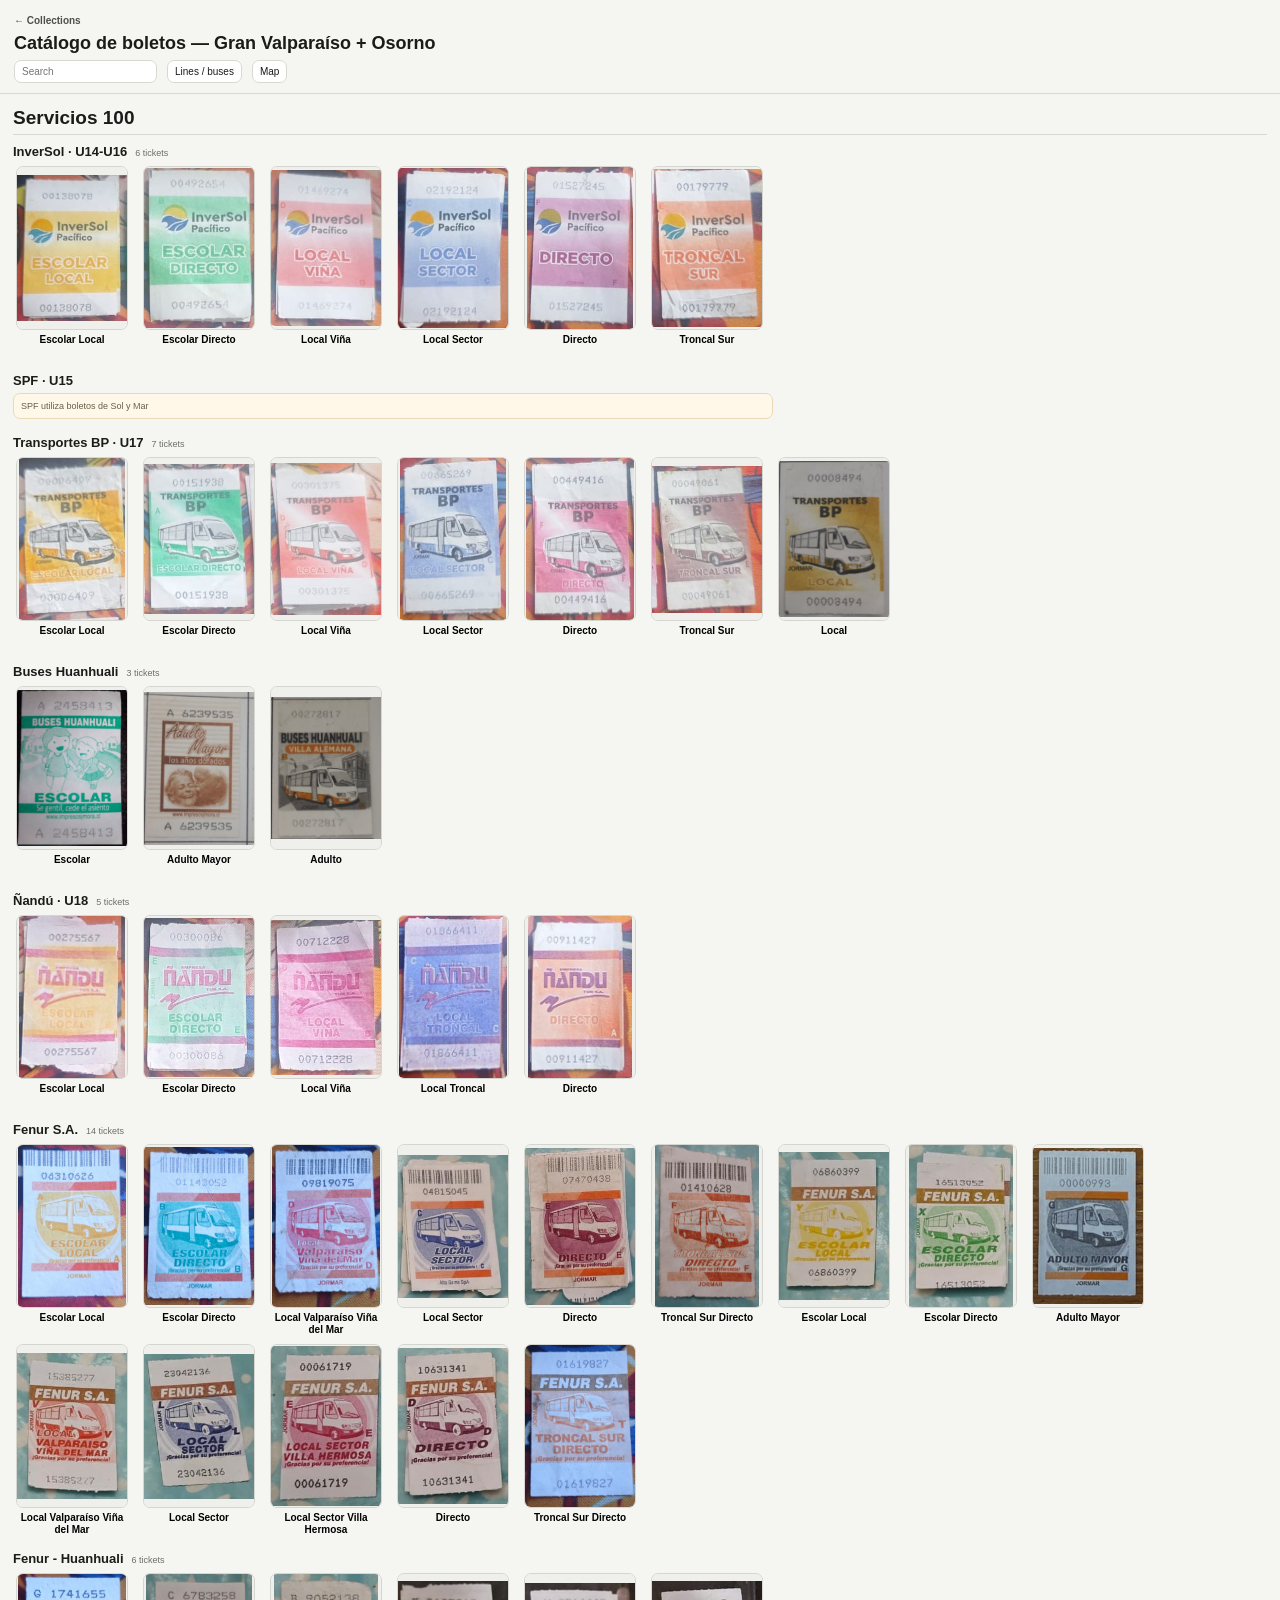
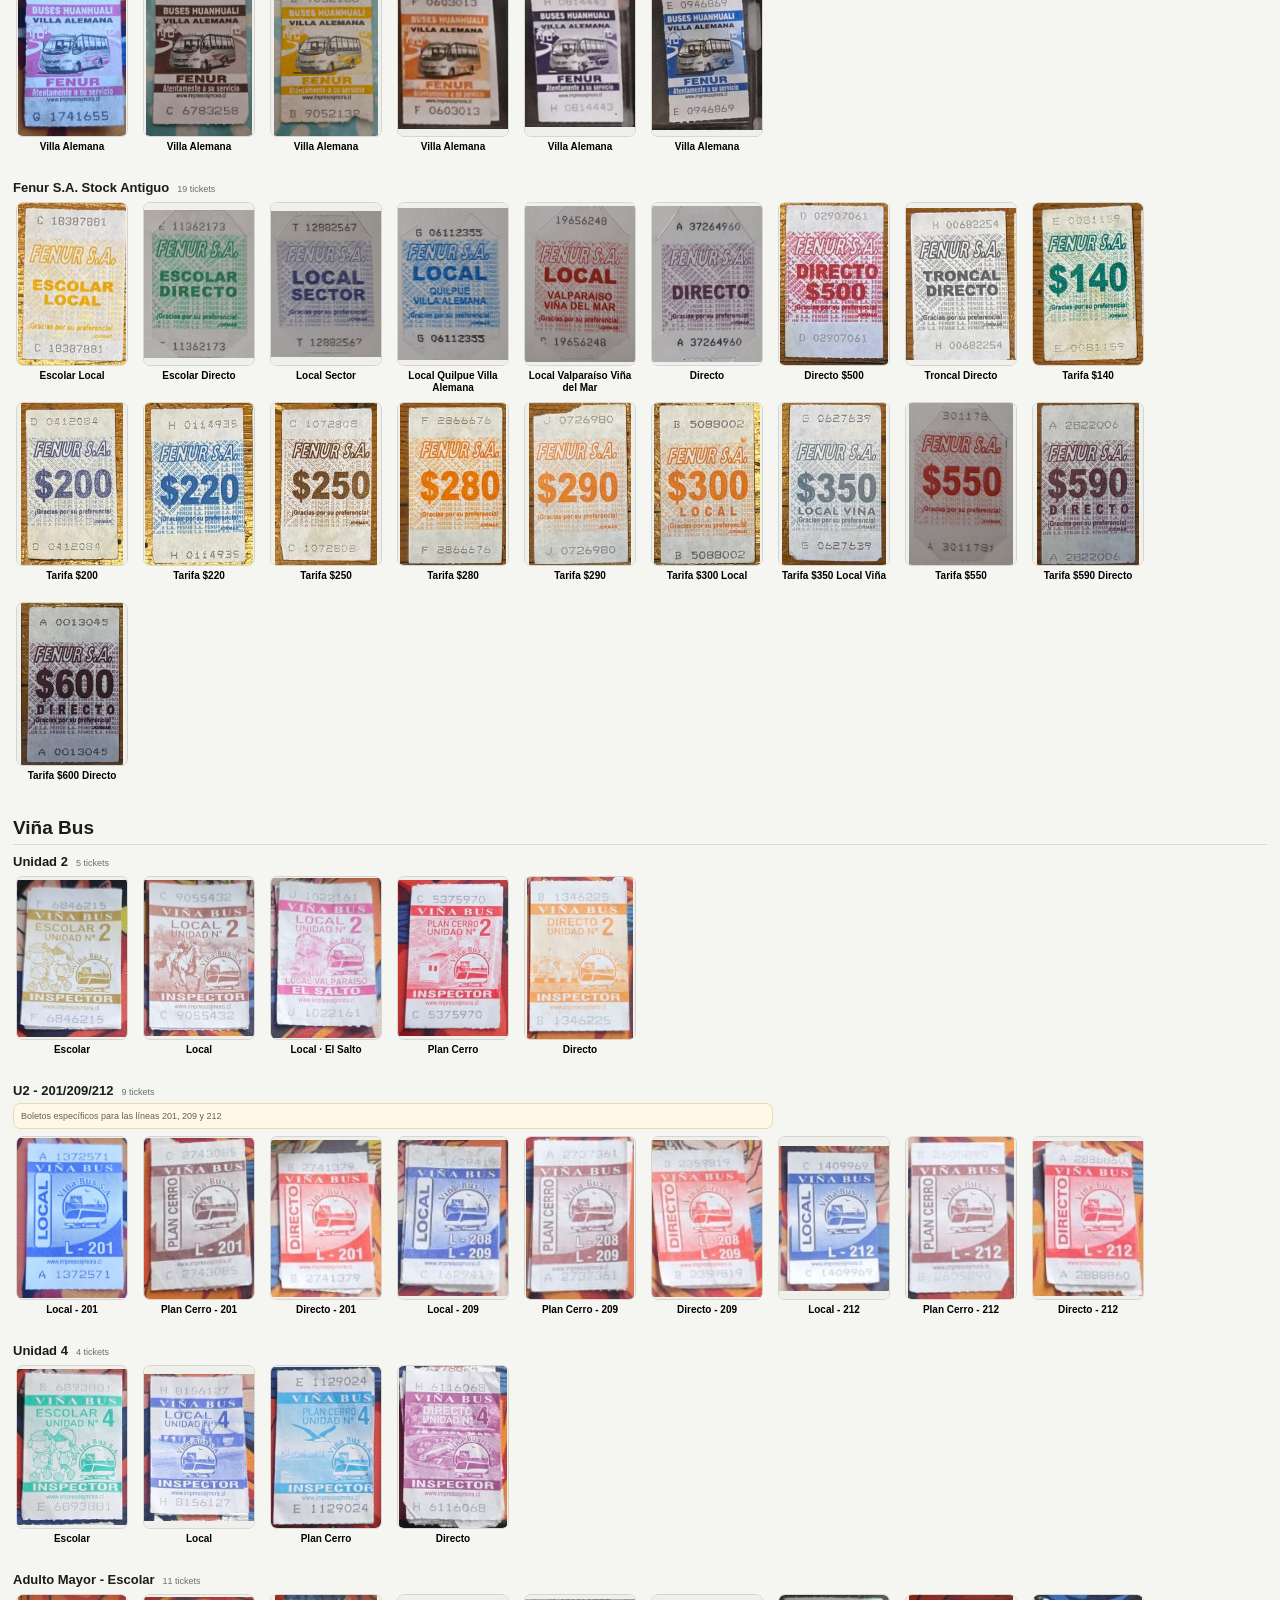
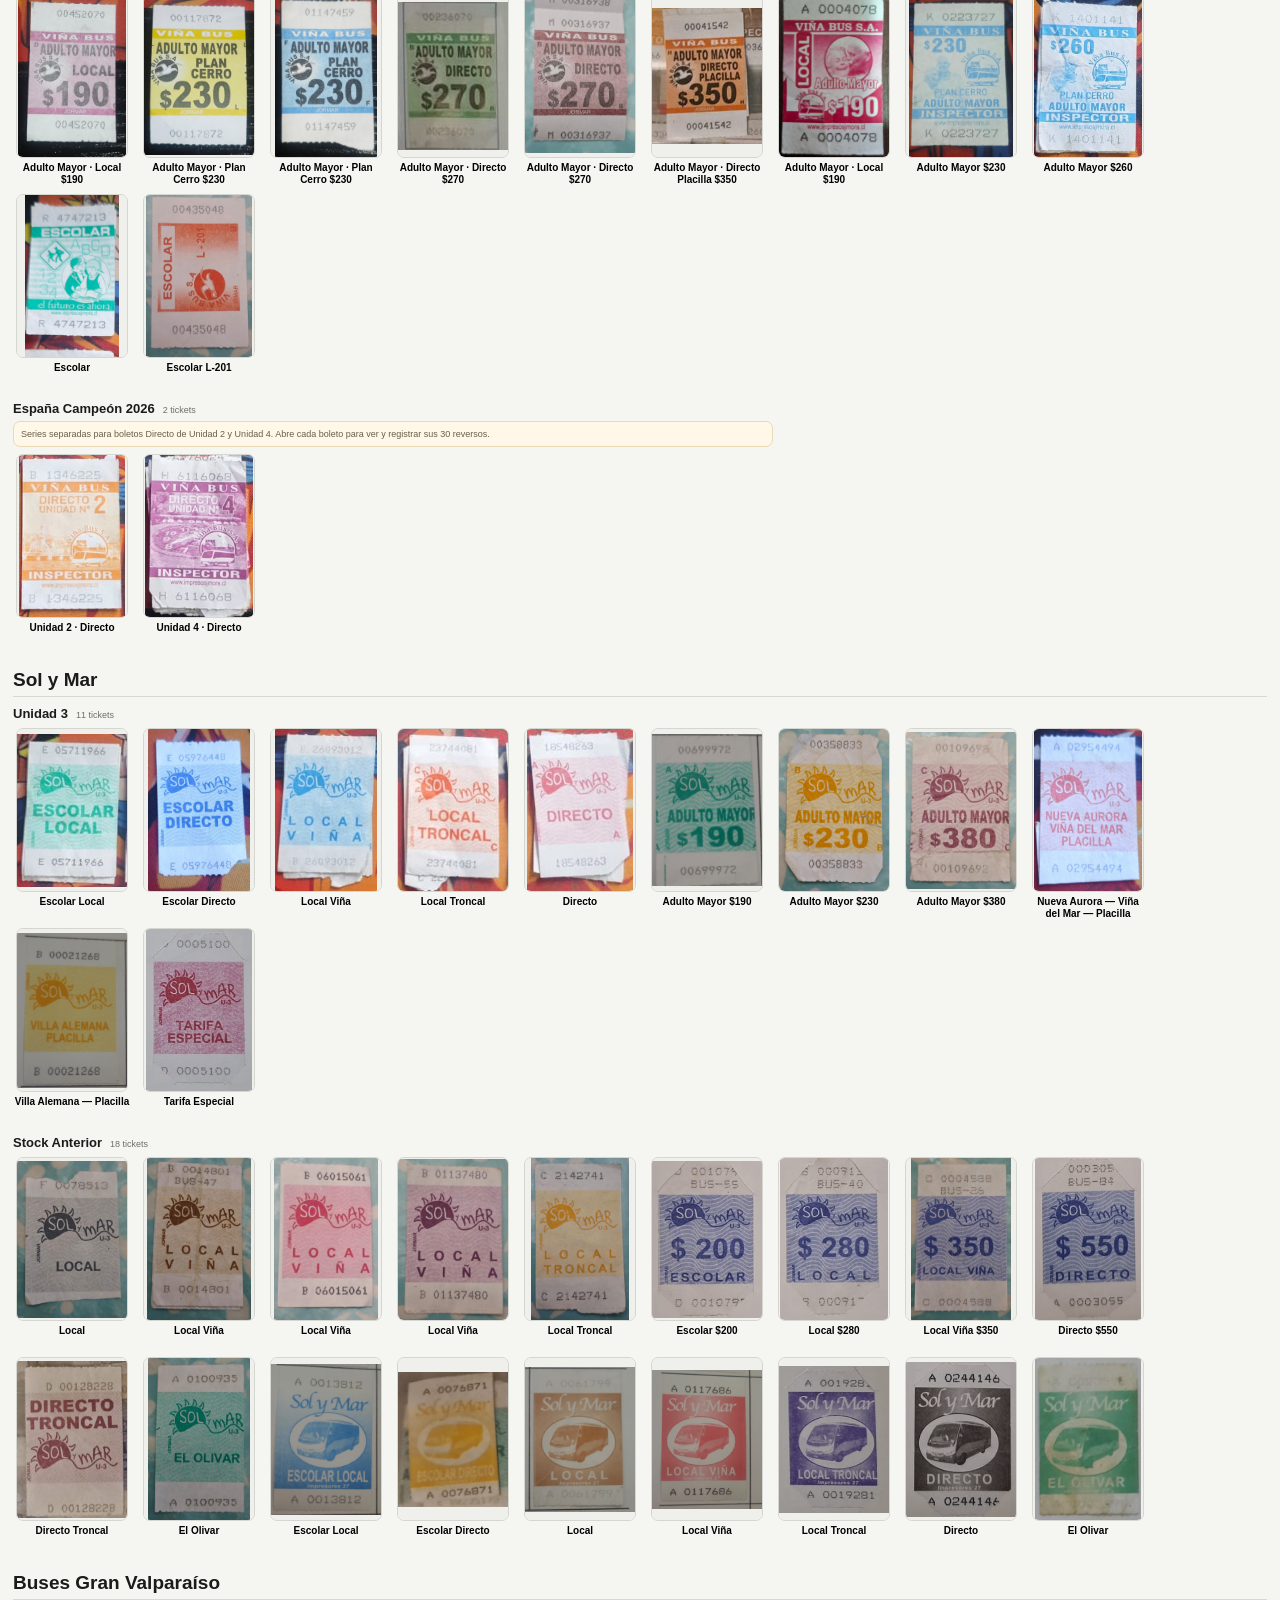
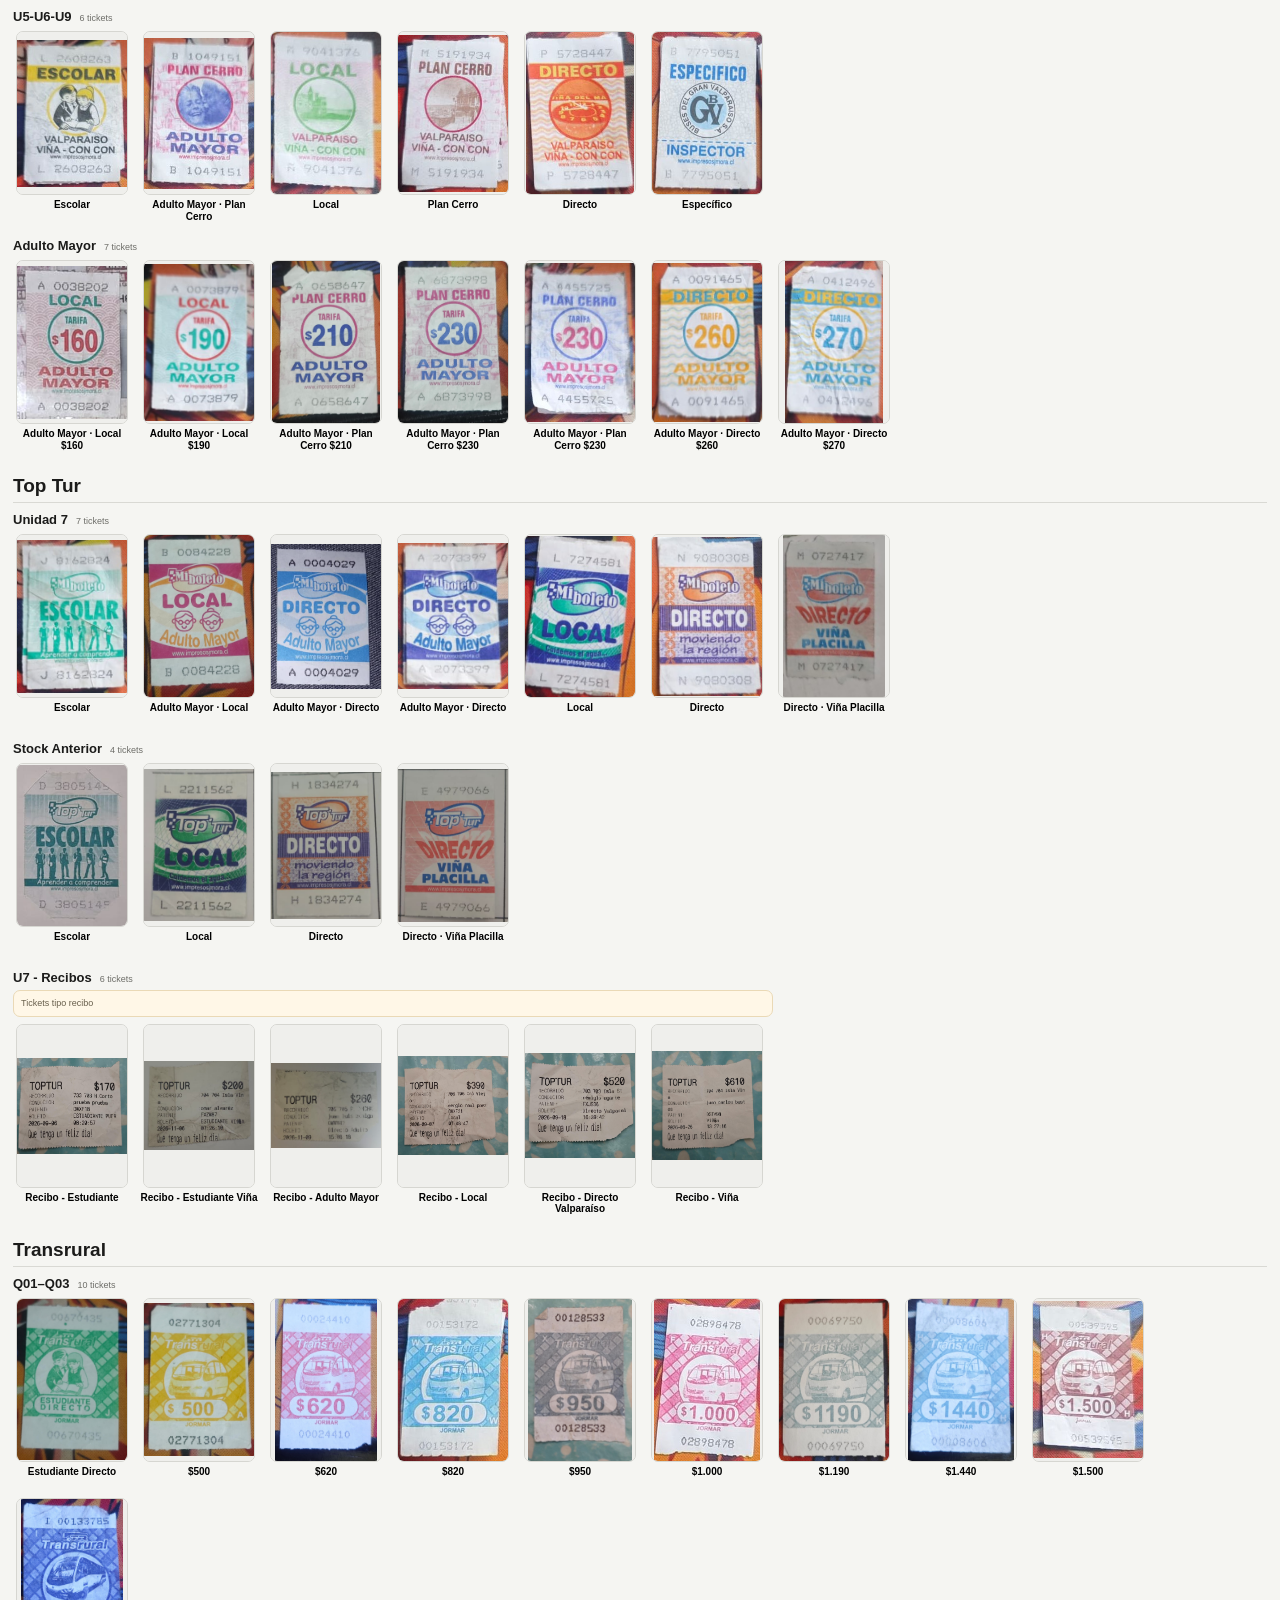
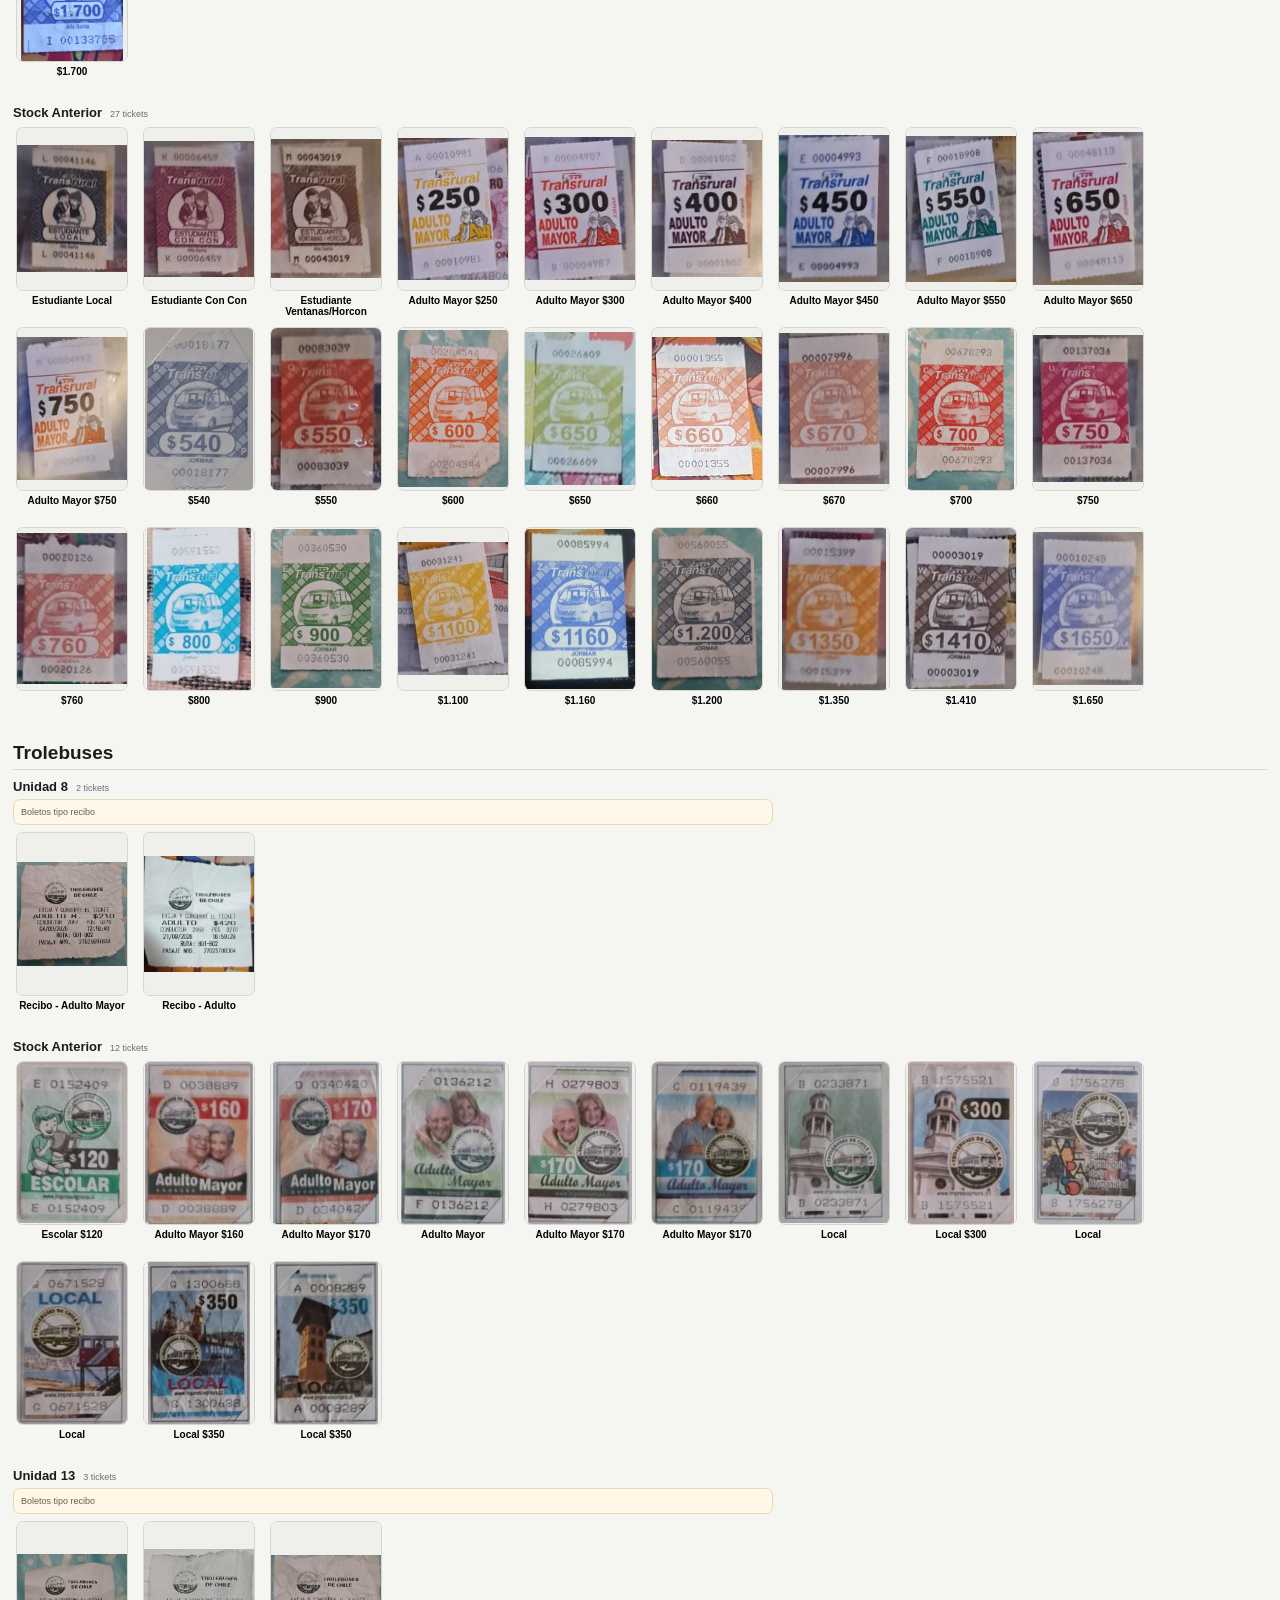
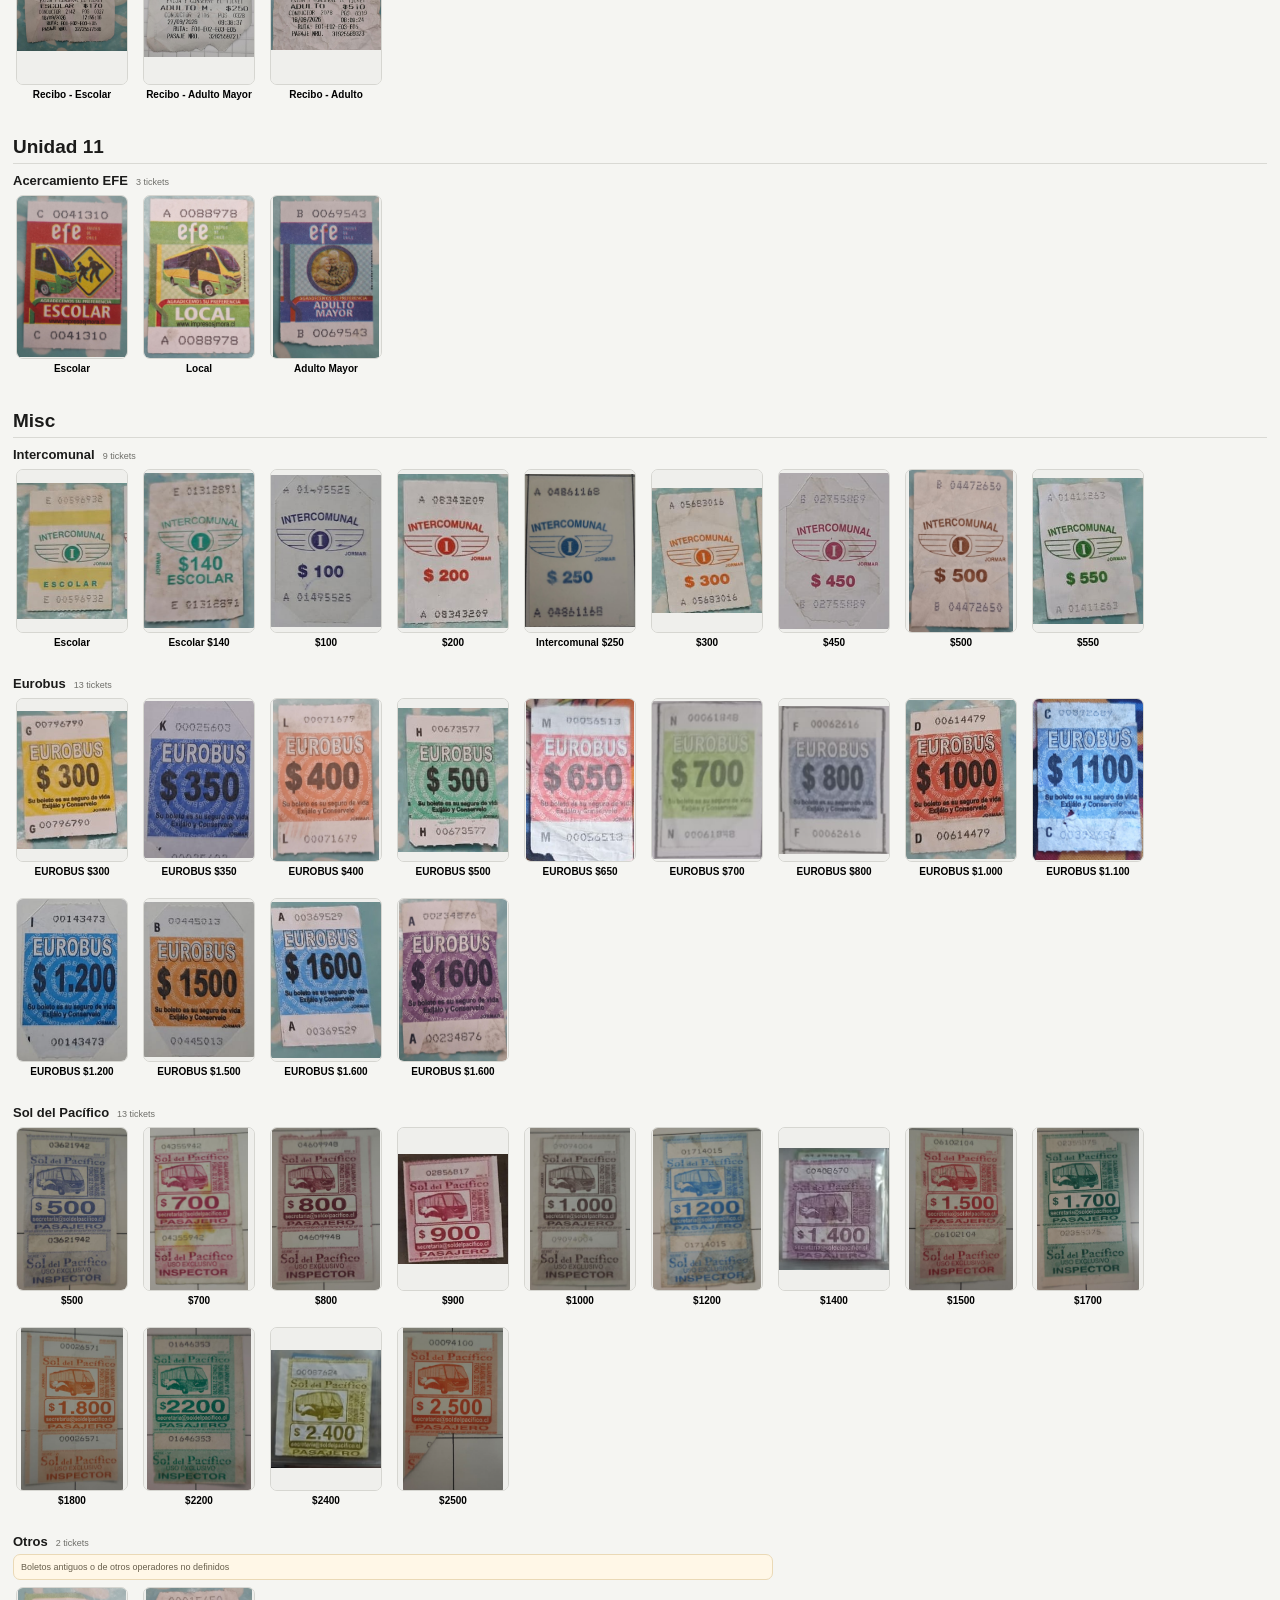
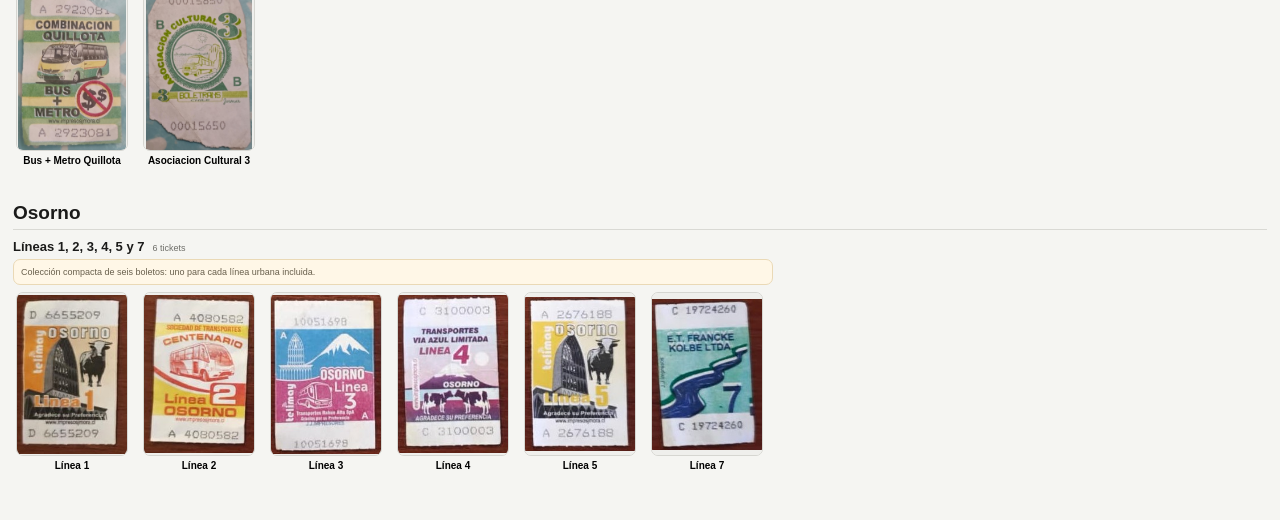
==== site/index.html @ e21f3c79 "Update Gran Valparaiso ticket tracker" ====
<!doctype html>
<html lang="en">
<head>
<meta charset="utf-8">
<meta name="viewport" content="width=device-width,initial-scale=1">
<title>Boletos de micro — Catálogo</title>
<style>
:root{--bg:#f5f5f2;--card:#fff;--text:#1b1b1a;--muted:#6e6e69;--line:#d9d9d4;--ok:#1f7a43;--seen:#2769a8;--warn:#d69a16;--missing:#c53b32;--soft:#f2f3f4}
*{box-sizing:border-box}
body{margin:0;font-family:Segoe UI,Arial,sans-serif;background:var(--bg);color:var(--text)}
header{position:sticky;top:0;z-index:30;background:#f5f5f2f4;backdrop-filter:blur(8px);border-bottom:1px solid var(--line);padding:10px 14px}
h1{margin:0;font-size:18px}
.topline{display:flex;align-items:center;gap:10px;flex-wrap:wrap;margin-top:6px}
.stats{font-size:10px;color:var(--muted)} .stats b{color:var(--text)}
header input,header select,header button,header .page-button{font:inherit;border:1px solid var(--line);background:white;color:var(--text);border-radius:7px;padding:5px 7px;font-size:10px;text-decoration:none}
main{max-width:1700px;margin:auto;padding:13px}
.operator{margin-bottom:24px}
.operator-title{font-size:19px;margin:0 0 9px;border-bottom:1px solid var(--line);padding-bottom:5px}
.subsection{margin:0 0 16px}
.sub-head{display:flex;align-items:baseline;gap:8px;margin-bottom:7px}
.sub-head h3{font-size:13px;margin:0} .sub-count{font-size:9px;color:var(--muted)}
.gallery{display:grid;grid-template-columns:repeat(auto-fill,118px);gap:9px;align-items:start}
.ticket-card{width:118px;border:0;background:transparent;padding:0;cursor:pointer;text-align:center}
.ticket-frame{width:112px;height:164px;margin:auto;background:#eaeae6;border:1px solid #d6d6d1;border-radius:7px;overflow:hidden;display:flex;align-items:center;justify-content:center;transition:.12s transform,.12s box-shadow}
.ticket-card:hover .ticket-frame{transform:translateY(-2px);box-shadow:0 4px 12px #00000018}
.ticket-frame img{width:100%;height:100%;object-fit:contain;background:#efefec}
.noimg{font-size:24px;color:#aaa;font-weight:700}
.ticket-label{font-size:10px;font-weight:650;line-height:1.15;margin-top:4px;min-height:23px;display:flex;align-items:start;justify-content:center}
.card-wrap{position:relative;width:118px}

.modal-backdrop{position:fixed;inset:0;background:#0008;display:none;align-items:center;justify-content:center;padding:14px;z-index:100}
.modal-backdrop.open{display:flex}
.modal{width:min(720px,96vw);max-height:92vh;overflow:auto;background:white;border-radius:14px;box-shadow:0 16px 50px #0005}
.modal.series-modal{width:min(1120px,97vw)}
.modal-head{display:flex;justify-content:space-between;align-items:center;padding:11px 13px;border-bottom:1px solid var(--line);position:sticky;top:0;background:white;z-index:2}
.modal-head h2{font-size:16px;margin:0} .close{font-size:20px;border:0;background:transparent;cursor:pointer}
.modal-body{display:grid;grid-template-columns:185px 1fr;gap:14px;padding:13px}
.modal-photo{width:178px;height:260px;border:1px solid var(--line);border-radius:9px;background:#eee;display:flex;align-items:center;justify-content:center;overflow:hidden}
.modal-photo img{width:100%;height:100%;object-fit:contain}
.detail-col{min-width:0}
.meta{font-size:10px;color:var(--muted);line-height:1.4;margin-bottom:8px}
.badge{display:inline-block;border-radius:999px;padding:3px 7px;font-size:9px;font-weight:700;margin-bottom:7px}
.confirmed{background:#e5f4ea;color:var(--ok)} .unresolved{background:#fff0d4;color:var(--warn)} .seen{background:#e6eff9;color:var(--seen)} .na,.archive{background:#eee;color:#666}
.block{border-top:1px solid var(--line);padding-top:9px;margin-top:9px}
.block-title{font-size:10px;font-weight:700;margin-bottom:6px}
.copy-row{display:grid;grid-template-columns:36px 1fr 36px;align-items:center;gap:7px;width:180px}
.copy-row button{height:34px;border:1px solid var(--line);background:#fafafa;border-radius:7px;font-size:17px}
.copy-count{text-align:center;font-weight:800;font-size:16px}
.series-body{display:block;padding:13px}
.series-intro{display:flex;gap:12px;align-items:center;margin-bottom:12px}
.series-obverse{width:88px;height:128px;border:1px solid var(--line);border-radius:7px;object-fit:contain;background:#efefec}
.reverse-grid{display:grid;grid-template-columns:repeat(auto-fill,minmax(132px,1fr));gap:9px}
.reverse-item{border:1px solid var(--line);border-radius:9px;padding:7px;background:#fafaf8;min-width:0}
.reverse-item img{display:block;width:100%;height:150px;object-fit:contain;background:#efefec;border-radius:6px}
.reverse-name{font-size:9px;font-weight:700;line-height:1.2;min-height:30px;margin:5px 0;text-align:center}
.reverse-item .copy-row{width:100%;grid-template-columns:28px 1fr 28px;gap:4px}
.reverse-item .copy-row button{height:28px;font-size:15px}
.reverse-item .copy-count{font-size:12px}
.variant-grid{display:grid;grid-template-columns:repeat(auto-fit,minmax(145px,1fr));gap:8px}
.variant-item{border:1px solid var(--line);border-radius:9px;padding:7px;background:#fafaf8;min-width:0}
.variant-images{display:grid;grid-template-columns:repeat(auto-fit,minmax(80px,1fr));gap:6px}
.variant-side{min-width:0}
.variant-side img{display:block;width:100%;height:150px;object-fit:contain;background:#efefec;border-radius:6px}
.variant-side-label{font-size:8px;color:var(--muted);text-align:center;margin-top:3px}
.variant-name{font-size:10px;font-weight:750;text-align:center;margin-top:6px}
.variant-note{font-size:9px;color:var(--muted);line-height:1.3;margin-top:4px;text-align:center}
.chips{display:flex;gap:5px;flex-wrap:wrap}
.chip{font-size:9px;border:1px solid var(--line);background:var(--soft);border-radius:999px;padding:4px 7px}
.prov-add{display:grid;grid-template-columns:minmax(130px,1fr) 110px 34px;gap:5px;margin-top:6px}
.prov-add select,.prov-add input,.classify select,.classify button,.status-row select{font:inherit;font-size:10px;border:1px solid var(--line);border-radius:7px;padding:7px;background:white;min-width:0}
.prov-add button{border:1px solid var(--line);border-radius:7px;background:#fafafa;font-size:15px}
.prov-list{margin-top:6px;display:flex;flex-direction:column;gap:4px}
.prov-item{font-size:9px;background:var(--soft);border-radius:6px;padding:5px 6px}
.prov-item button{float:right;border:0;background:transparent;color:#a33;cursor:pointer}
.classify{display:grid;grid-template-columns:1fr 74px;gap:6px}
.status-row{display:grid;grid-template-columns:1fr;gap:5px;margin-top:6px}
.note{font-size:9px;color:#655b48;line-height:1.35}
details{font-size:9px;color:var(--muted);margin-top:7px}
details a{color:#2769a8}
@media(max-width:620px){.gallery{grid-template-columns:repeat(auto-fill,106px);gap:7px}.ticket-card,.card-wrap{width:106px}.ticket-frame{width:100px;height:148px}.status-dot{margin-left:88px}.modal-body{grid-template-columns:1fr}.modal-photo{width:150px;height:220px;margin:auto}.prov-add{grid-template-columns:1fr 90px 34px}.reverse-grid{grid-template-columns:repeat(2,minmax(0,1fr))}.reverse-item img{height:125px}.series-intro{align-items:flex-start}.variant-side img{height:125px}}

.section-note{font-size:9px;color:#685f4c;background:#fff7e7;border:1px solid #ead9b6;border-radius:7px;padding:6px 7px;margin:-2px 0 7px;max-width:760px;line-height:1.35}
.flat-section{padding-top:10px}
.portal-link{display:inline-flex;align-items:center;gap:5px;margin-bottom:7px;color:#4f4f48;font-size:10px;font-weight:700;text-decoration:none}
.portal-link:hover{text-decoration:underline}

</style>
</head>
<body>
<header>
<a class="portal-link" href="../collections-page/" aria-label="Back to Collections">← Collections</a>
<h1>Catálogo de boletos — Gran Valparaíso + Osorno</h1>
<div class="topline">
  <input id="search" placeholder="Search">
  <a class="page-button" href="lines.html">Lines / buses</a><a class="page-button" href="mapa.html">Map</a>
</div>
</header>
<main id="app"></main>

<div id="modal-bg" class="modal-backdrop" onclick="backdropClose(event)">
  <div class="modal">
    <div class="modal-head"><h2 id="modal-title"></h2><button class="close" onclick="closeModal()">×</button></div>
    <div id="modal-body" class="modal-body"></div>
  </div>
</div>

<script>
const tickets=/*__TICKET_CATALOG__*/[{"unit":"U2","operator":"Viña Bus","lines":"201, 202, 203, 204, 205, 207, 209, 210, 212, 213, 214","key":"u2_escolar","title":"Escolar — Unidad N°2","status":"confirmed","note":"","printer":"Jormar","img":"usercrop_U2_ESCOLAR.jpg","evidence":[],"source_file":"U2_ESCOLAR.jpeg","default_bucket":"vinabus-u2","short_label":"Escolar","short_note":"","known_lines":[],"extra_buckets":[],"variants":[]},{"unit":"U2","operator":"Viña Bus","lines":"201, 202, 203, 204, 205, 207, 209, 210, 212, 213, 214","key":"u2_local","title":"Local — Unidad N°2","status":"confirmed","note":"","printer":"Jormar","img":"usercrop_U2_LOCAL.jpg","evidence":[],"source_file":"U2_LOCAL.jpeg","default_bucket":"vinabus-u2","short_label":"Local","short_note":"","known_lines":[],"extra_buckets":[],"variants":[]},{"unit":"U2","operator":"Viña Bus","lines":"203","key":"u2_elsalto","title":"Local Valparaíso — El Salto","status":"confirmed","note":"","printer":"Jormar","img":"usercrop_U2_LOCAL_EL_SALTO.jpg","evidence":[],"source_file":"U2_LOCAL_EL_SALTO.jpeg","default_bucket":"vinabus-u2","short_label":"Local · El Salto","short_note":"","known_lines":[],"extra_buckets":[],"variants":[]},{"unit":"U2","operator":"Viña Bus","lines":"201, 202, 203, 204, 205, 207, 209, 210, 212, 213, 214","key":"u2_plan","title":"Plan Cerro — Unidad N°2","status":"confirmed","note":"","printer":"Jormar","img":"usercrop_U2_PLAN_CERRO.jpg","evidence":[],"source_file":"U2_PLAN_CERRO.jpeg","default_bucket":"vinabus-u2","short_label":"Plan Cerro","short_note":"","known_lines":[],"extra_buckets":[],"variants":[]},{"unit":"U2","operator":"Viña Bus","lines":"201, 202, 203, 204, 205, 207, 209, 210, 212, 213, 214","key":"u2_directo","title":"Directo — Unidad N°2","status":"confirmed","note":"","printer":"Jormar","img":"usercrop_U2_DIRECTO.jpg","evidence":[],"source_file":"U2_DIRECTO.jpeg","default_bucket":"vinabus-u2","short_label":"Directo","short_note":"","known_lines":[],"extra_buckets":[],"variants":[]},{"unit":"UNKNOWN","operator":"Unresolved / Misc","lines":"","key":"unk_barcode_escolar_local","title":"Escolar Local — barcode / bus pictogram","status":"seen","note":"Operator unresolved; same family as green Escolar Directo.","printer":"Jormar","img":"unk_barcode_escolar_local.jpeg","evidence":[],"source_file":"un_escolar_local.jpeg","default_bucket":"fenur_old","short_label":"Escolar Local","short_note":"","known_lines":[],"extra_buckets":[],"variants":[]},{"unit":"U2","operator":"Viña Bus","lines":"201","key":"u2_l201_local","title":"Local — L-201","status":"confirmed","note":"","printer":"Jormar","img":"u2_l201_local.jpeg","evidence":[],"source_file":"local_201.jpeg","known_lines":["201"],"short_note":"Direct current observation: dedicated L-201 stock present on a line 201 bus.","default_bucket":"vinabus-u2-201","short_label":"Local - 201","extra_buckets":[],"variants":[]},{"unit":"U2","operator":"Viña Bus","lines":"201","key":"u2_l201_plan","title":"Plan Cerro — L-201","status":"confirmed","note":"","printer":"Jormar","img":"usercrop_PLAN_CERRO_201.jpg","evidence":[{"type":"photo","label":"Owned / uploaded specimen"},{"type":"instagram","label":"Same L-201 Plan Cerro front visible in mixed collector post","url":"https://www.instagram.com/p/DQ2oEABia8N/"}],"source_file":"PLAN_CERRO_201.jpeg","default_bucket":"vinabus-u2-201","short_label":"Plan Cerro - 201","short_note":"Current route-specific Viña Bus stock.","known_lines":[],"extra_buckets":[],"variants":[]},{"unit":"U2","operator":"Viña Bus","lines":"201","key":"u2_l201_directo","title":"Directo — L-201","status":"confirmed","note":"","printer":"Jormar","img":"usercrop_DIRECTO_201.jpg","evidence":[],"source_file":"DIRECTO_201.jpeg","known_lines":["201"],"short_note":"Direct current observation: dedicated L-201 stock present on a line 201 bus.","default_bucket":"vinabus-u2-201","short_label":"Directo - 201","extra_buckets":[],"variants":[]},{"unit":"U2","operator":"Viña Bus","lines":"209","key":"u2_l208209_local","title":"Local — L-208/209","status":"confirmed","note":"","printer":"Jormar","img":"usercrop_LOCAL_208_209.jpg","evidence":[],"source_file":"LOCAL_208_209.jpeg","default_bucket":"vinabus-u2-201","short_label":"Local - 209","short_note":"Current route-specific Viña Bus stock.","known_lines":["209"],"extra_buckets":[],"variants":[]},{"unit":"U2","operator":"Viña Bus","lines":"209","key":"u2_l208209_plan","title":"Plan Cerro — L-208/209","status":"confirmed","note":"","printer":"Jormar","img":"usercrop_PLAN_CERRO_208_209.jpg","evidence":[],"source_file":"PLAN_CERRO_208_209.jpeg","default_bucket":"vinabus-u2-201","short_label":"Plan Cerro - 209","short_note":"Current route-specific Viña Bus stock.","known_lines":["209"],"extra_buckets":[],"variants":[]},{"unit":"U2","operator":"Viña Bus","lines":"209","key":"u2_l208209_directo","title":"Directo — L-208/209","status":"confirmed","note":"","printer":"Jormar","img":"usercrop_DIRECTO_208_209.jpg","evidence":[],"source_file":"DIRECTO_208_209.jpeg","default_bucket":"vinabus-u2-201","short_label":"Directo - 209","short_note":"Current route-specific Viña Bus stock.","known_lines":["209"],"extra_buckets":[],"variants":[]},{"unit":"U2","operator":"Viña Bus","lines":"212","key":"u2_l212_local","title":"Local — L-212","status":"confirmed","note":"","printer":"Jormar","img":"usercrop_LOCAL_212.jpg","evidence":[],"source_file":"LOCAL_212.jpeg","default_bucket":"vinabus-u2-201","short_label":"Local - 212","short_note":"Current route-specific Viña Bus stock.","known_lines":["212"],"extra_buckets":[],"variants":[]},{"unit":"U2","operator":"Viña Bus","lines":"212","key":"u2_l212_plan","title":"Plan Cerro — L-212","status":"confirmed","note":"","printer":"Jormar","img":"usercrop_PLAN_CERRO_212.jpg","evidence":[],"source_file":"PLAN_CERRO_212.jpeg","default_bucket":"vinabus-u2-201","short_label":"Plan Cerro - 212","short_note":"Current route-specific Viña Bus stock.","known_lines":["212"],"extra_buckets":[],"variants":[]},{"unit":"U2","operator":"Viña Bus","lines":"212","key":"u2_l212_directo","title":"Directo — L-212","status":"confirmed","note":"","printer":"Jormar","img":"usercrop_DIRECTO_212.jpg","evidence":[],"source_file":"DIRECTO_212.jpeg","default_bucket":"vinabus-u2-201","short_label":"Directo - 212","short_note":"Current route-specific Viña Bus stock.","known_lines":["212"],"extra_buckets":[],"variants":[]},{"unit":"U3","operator":"Sol y Mar","lines":"301–309","key":"u3_escolar_local","title":"Escolar Local","status":"confirmed","note":"","printer":"Jormar","img":"usercrop_SOLYMAR_ESCOLAR_LOCAL.jpg","evidence":[{"type":"provenance","label":"Direct observation: same front on line 103 (SPF/U15)"},{"type":"provenance","label":"Direct observation: issued/carried on line 102 (SPF/U15)"}],"source_file":"SOLYMAR_ESCOLAR_LOCAL.jpeg","default_bucket":"solymar-u3","short_label":"Escolar Local","known_lines":["102","103"],"short_note":"Current shared/reused stock: directly observed on SPF lines 102 and 103. The same physical front also belongs to the Sol y Mar family, so it appears in both sections without duplicating the collection count.","extra_buckets":["100-spf"],"variants":[]},{"unit":"U3","operator":"Sol y Mar","lines":"301–309","key":"u3_escolar_directo","title":"Escolar Directo","status":"confirmed","note":"","printer":"Jormar","img":"u3_escolar_directo.jpeg","evidence":[],"source_file":"u3_escolar_directo.jpeg","default_bucket":"solymar-u3","short_label":"Escolar Directo","short_note":"","known_lines":[],"extra_buckets":[],"variants":[]},{"unit":"U3","operator":"Sol y Mar","lines":"301–309","key":"u3_local_vina","title":"Local Viña","status":"confirmed","note":"","printer":"Jormar","img":"usercrop_SOLYMAR_LOCAL_VINA.jpg","evidence":[{"type":"provenance","label":"Direct observation: same front on line 103 (SPF/U15)"},{"type":"provenance","label":"Direct observation: issued/carried on line 102 (SPF/U15)"}],"source_file":"SOLYMAR_LOCAL_VINA.jpeg","default_bucket":"solymar-u3","short_label":"Local Viña","known_lines":["102","103"],"short_note":"Current shared/reused stock: directly observed on SPF lines 102 and 103. The same physical front also belongs to the Sol y Mar family, so it appears in both sections without duplicating the collection count.","extra_buckets":["100-spf"],"variants":[]},{"unit":"U3","operator":"Sol y Mar","lines":"301–309","key":"u3_local_troncal","title":"Local Troncal","status":"confirmed","note":"","printer":"Jormar","img":"usercrop_SOLYMAR_LOCAL_TRONCAL.jpg","evidence":[{"type":"provenance","label":"Direct observation: same front on line 103 (SPF/U15)"},{"type":"provenance","label":"Direct observation: issued/carried on line 102 (SPF/U15)"}],"source_file":"SOLYMAR_LOCAL_TRONCAL.jpeg","default_bucket":"solymar-u3","short_label":"Local Troncal","known_lines":["102","103"],"short_note":"Current shared/reused stock: directly observed on SPF lines 102 and 103. The same physical front also belongs to the Sol y Mar family, so it appears in both sections without duplicating the collection count.","extra_buckets":["100-spf"],"variants":[]},{"unit":"U3","operator":"Sol y Mar","lines":"301–309","key":"u3_directo","title":"Directo","status":"confirmed","note":"","printer":"Jormar","img":"usercrop_SOLYMAR_DIRECTO.jpg","evidence":[{"type":"provenance","label":"Direct observation: same front on line 103 (SPF/U15)"},{"type":"provenance","label":"Direct observation: issued/carried on line 102 (SPF/U15)"},{"type":"photo","label":"Owned / uploaded specimen"},{"type":"instagram","label":"Same front visible in mixed collector post","url":"https://www.instagram.com/p/DQ2oEABia8N/"}],"source_file":"SOLYMAR_DIRECTO.jpeg","default_bucket":"solymar-u3","short_label":"Directo","known_lines":["102","103"],"short_note":"Current shared/reused stock: directly observed on SPF lines 102 and 103. The same physical front also belongs to the Sol y Mar family, so it appears in both sections without duplicating the collection count.","extra_buckets":["100-spf"],"variants":[{"label":"Variante","obverse":"u3_directo_variant_variante_obverse.png"},{"label":"Variante 2","obverse":"u3_directo_variant_variante_2_obverse.png"}]},{"unit":"U3","operator":"Sol y Mar","lines":"301–309","key":"u3_am190","title":"Adulto Mayor $190","status":"confirmed","note":"","printer":"Jormar","img":"u3_am190.png","evidence":[],"source_file":"Captura de pantalla 2026-11-19 223554.png","default_bucket":"solymar-u3","short_label":"Adulto Mayor $190","short_note":"","known_lines":[],"extra_buckets":[],"variants":[{"label":"Variante","obverse":"u3_am190_variant_variante_obverse.png"}]},{"unit":"U3","operator":"Sol y Mar","lines":"301–309","key":"u3_am230","title":"Adulto Mayor $230","status":"confirmed","note":"","printer":"Jormar","img":"u3_am230.jpeg","evidence":[],"source_file":"solymar_am_230.jpeg","default_bucket":"solymar-u3","short_label":"Adulto Mayor $230","short_note":"","known_lines":[],"extra_buckets":[],"variants":[]},{"key":"solymar_am_380","title":"Adulto Mayor $380","short_label":"Adulto Mayor $380","status":"confirmed","default_bucket":"solymar-u3","operator":"Sol y Mar","unit":"U3","lines":"","printer":"Jormar","img":"solymar_am_380.jpeg","note":"","short_note":"","source_file":"WhatsApp Image 2026-09-18 at 14.03.34.jpeg","known_lines":[],"extra_buckets":[],"evidence":[],"variants":[{"label":"Variante","obverse":"solymar_am_380_variant_variante_obverse.png"}]},{"unit":"U3","operator":"Sol y Mar","lines":"301–309","key":"u3_nueva_aurora","title":"Nueva Aurora — Viña del Mar — Placilla","status":"confirmed","note":"","printer":"Jormar","img":"u3_nueva_aurora.jpeg","evidence":[],"source_file":"u3_naurora.jpeg","default_bucket":"solymar-u3","short_label":"Nueva Aurora — Viña del Mar — Placilla","short_note":"","known_lines":[],"extra_buckets":[],"variants":[]},{"unit":"U4","operator":"Viña Bus","lines":"401, 402, 404, 405, 406, 407, 409, 410, 411, 412","key":"u4_escolar","title":"Escolar — Unidad N°4","status":"confirmed","note":"","printer":"Jormar","img":"usercrop_U4_ESCOLAR.jpg","evidence":[],"source_file":"U4_ESCOLAR.jpeg","default_bucket":"vinabus-u4","short_label":"Escolar","short_note":"","known_lines":[],"extra_buckets":[],"variants":[]},{"unit":"U2","operator":"Viña Bus","lines":"","key":"vinabus_am_local190","title":"Viña Bus — Adulto Mayor Local $190","status":"confirmed","note":"","printer":"Jormar","img":"vinabus_am_local190.jpeg","evidence":[],"source_file":"WhatsApp Image 2026-09-29 at 23.20.33.jpeg","default_bucket":"vinabus_am_escolar","short_label":"Adulto Mayor · Local $190","short_note":"","known_lines":["202"],"extra_buckets":[],"variants":[{"label":"Variante","obverse":"vinabus_am_local190_variant_variante_obverse.png"}]},{"unit":"U2","operator":"Viña Bus","lines":"","key":"vinabus_am_230_amarillo","title":"Viña Bus — Adulto Mayor Plan Cerro Amarillo $230","status":"seen","note":"","printer":"Jormar","img":"vinabus_am_230_amarillo.jpeg","evidence":[],"source_file":"WhatsApp Image 2026-09-29 at 23.20.34.jpeg","default_bucket":"vinabus_am_escolar","short_label":"Adulto Mayor · Plan Cerro $230","short_note":"","known_lines":[],"extra_buckets":[],"variants":[]},{"unit":"U4","operator":"Viña Bus","lines":"401, 402, 404, 405, 406, 407, 409, 410, 411, 412","key":"u4_local","title":"Local — Unidad N°4","status":"confirmed","note":"","printer":"Jormar","img":"usercrop_U4_LOCAL.jpg","evidence":[],"source_file":"U4_LOCAL.jpeg","default_bucket":"vinabus-u4","short_label":"Local","short_note":"","known_lines":["410"],"extra_buckets":[],"variants":[]},{"unit":"U5/U6","operator":"Buses Gran Valparaíso","lines":"U5: 501, 503–507, 509–517, 519–522 · U6: 601–609, 611–614","key":"bgv_escolar_generic","title":"Escolar — Valparaíso / Viña / Concón","status":"confirmed","note":"Directly observed current BGV Escolar stock on U5 lines 501/503/510 and U6 lines 602/603/604/605/608. The front is treated as shared BGV stock, not line-specific.","printer":"J. Mora","img":"usercrop_BGV_ESCOLAR.jpg","evidence":[{"type":"photo","label":"User-supplied individual ticket photo"},{"type":"provenance","label":"Direct observation: 501 / 503 / 510 (U5)"},{"type":"provenance","label":"Direct observation: 602 / 603 / 604 / 605 / 608 (U6)"}],"source_file":"BGV_ESCOLAR.jpeg","known_lines":["501","503","509","510","602","603","604","605","608","901"],"default_bucket":"bgv-u56","short_label":"Escolar","extra_buckets":[],"short_note":"Direct observation: same BGV front on line 901 (U9).","variants":[]},{"unit":"U5/U6","operator":"Buses Gran Valparaíso","lines":"U5: 501, 503–507, 509–517, 519–522 · U6: 601–609, 611–614","key":"bgv_am_plan","title":"Plan Cerro — Adulto Mayor","status":"confirmed","note":"BGV Adulto Mayor front. Directly observed on U5 lines 501/503/510. U6 use on 602/603/604/605/608 is considered probable from current bus stock observations, but not yet directly confirmed for this exact front.","printer":"J. Mora","img":"usercrop_BGV_AM.jpg","evidence":[{"type":"photo","label":"User-supplied individual ticket photo"},{"type":"provenance","label":"Direct observation: 501 / 503 / 510 (U5)"},{"type":"lead","label":"Probable on 602 / 603 / 604 / 605 / 608 (U6) — not yet direct confirmation"}],"source_file":"BGV_AM.jpeg","known_lines":["501","503","509","510"],"short_note":"U5 confirmed on 501/503/510. U6 use is probable, not yet direct.","default_bucket":"bgv-u56","short_label":"Adulto Mayor · Plan Cerro","extra_buckets":[],"variants":[]},{"unit":"U5/U6","operator":"Buses Gran Valparaíso","lines":"U5: 501, 503–507, 509–517, 519–522 · U6: 601–609, 611–614","key":"bgv_local_generic","title":"Local — Valparaíso / Viña / Concón","status":"confirmed","note":"Directly observed current BGV Local stock on U5 lines 501/503/510 and U6 lines 602/603/604/605/608. The front is treated as shared BGV stock, not line-specific.","printer":"J. Mora","img":"usercrop_BGV_LOCAL.jpg","evidence":[{"type":"photo","label":"User-supplied individual ticket photo"},{"type":"provenance","label":"Direct observation: 501 / 503 / 510 (U5)"},{"type":"provenance","label":"Direct observation: 602 / 603 / 604 / 605 / 608 (U6)"}],"source_file":"BGV_LOCAL.jpeg","known_lines":["501","503","509","510","602","603","604","605","608","901"],"default_bucket":"bgv-u56","short_label":"Local","extra_buckets":[],"short_note":"Direct observation: same BGV front on line 901 (U9).","variants":[]},{"unit":"U5/U6","operator":"Buses Gran Valparaíso / probable","lines":"U5 + U6","key":"bgv_plan_generic","title":"Plan Cerro","status":"confirmed","note":"Plan Cerro front exists. Current use on U6 lines 602/603/604/605/608 is considered probable, but not directly confirmed yet.","printer":"J. Mora","img":"usercrop_BGV_PLAN_CERRO.jpg","evidence":[{"type":"photo","label":"User-supplied individual ticket photo"},{"type":"lead","label":"Probable on 602 / 603 / 604 / 605 / 608 (U6) — not yet direct confirmation"}],"source_file":"BGV_PLAN_CERRO.jpeg","short_note":"Plan Cerro exists; U6 use is probable, not yet directly observed. Direct observation: same BGV front on line 901 (U9).","default_bucket":"bgv-u56","short_label":"Plan Cerro","extra_buckets":[],"known_lines":["901"],"variants":[]},{"unit":"U5/U6","operator":"Buses Gran Valparaíso","lines":"U5: 501, 503–507, 509–517, 519–522 · U6: 601–609, 611–614","key":"bgv_directo_generic","title":"Directo — Valparaíso / Viña / Concón","status":"confirmed","note":"Directly observed current BGV Directo stock on U5 lines 501/503/510 and U6 lines 602/603/604/605/608. The front is treated as shared BGV stock, not line-specific.","printer":"J. Mora","img":"usercrop_BGV_DIRECTO.jpg","evidence":[{"type":"photo","label":"User-supplied individual ticket photo"},{"type":"provenance","label":"Direct observation: 501 / 503 / 510 (U5)"},{"type":"provenance","label":"Direct observation: 602 / 603 / 604 / 605 / 608 (U6)"}],"source_file":"BGV_DIRECTO.jpeg","known_lines":["501","503","509","510","602","603","604","605","608","901"],"default_bucket":"bgv-u56","short_label":"Directo","extra_buckets":[],"short_note":"Direct observation: same BGV front on line 901 (U9).","variants":[]},{"unit":"U5","operator":"Buses Gran Valparaíso","lines":"509","key":"bgv_especifico","title":"Específico — Inspector (BGV explicit)","status":"confirmed","note":"Buses Gran Valparaíso is explicit on the ticket front. Exact current line subdivision remains unresolved.","printer":"J. Mora","img":"usercrop_BGV_ESPECIFICO.jpg","evidence":[{"type":"photo","label":"User-supplied individual ticket photo"}],"source_file":"BGV_ESPECIFICO.jpeg","default_bucket":"bgv-u56","short_label":"Específico","short_note":"","known_lines":["509"],"extra_buckets":[],"variants":[]},{"unit":"U7","operator":"Top Tur","lines":"701–706","key":"mib_escolar","title":"MiBoleto — Escolar","status":"confirmed","note":"Ticket family confirmed; Top Tur/U7 attribution not yet proven.","printer":"Impresos J. Mora","img":"usercrop_MIBOLETO_ESCOLAR.jpg","evidence":[{"type":"provenance","label":"Direct field confirmation: U7 / Top Tur uses this MiBoleto family"},{"type":"photo","label":"Historical Top Tur front screenshot: near-identical J. Mora template"}],"source_file":"MIBOLETO_ESCOLAR.jpeg","default_bucket":"toptur-u7","short_label":"Escolar","short_note":"Confirmed current Top Tur / U7 MiBoleto front. The current paper-ticket family has four types: Escolar, Local, Directo and Adulto Mayor.","known_lines":[],"extra_buckets":[],"variants":[]},{"unit":"U7","operator":"Top Tur","lines":"701–706","key":"toptur_escolar","title":"Toptur — Escolar","status":"confirmed","note":"Ticket family confirmed; Top Tur/U7 attribution not yet proven.","printer":"Impresos J. Mora","img":"toptur_escolar.png","evidence":[{"type":"provenance","label":"Direct field confirmation: U7 / Top Tur uses this MiBoleto family"},{"type":"photo","label":"Historical Top Tur front screenshot: near-identical J. Mora template"}],"source_file":"Captura de pantalla 2026-11-19 221919.png","default_bucket":"toptur_old","short_label":"Escolar","short_note":"Confirmed current Top Tur / U7 MiBoleto front. The current paper-ticket family has four types: Escolar, Local, Directo and Adulto Mayor.","known_lines":[],"extra_buckets":[],"variants":[]},{"unit":"U7","operator":"Top Tur","lines":"701–706","key":"mib_am_local","title":"MiBoleto — Adulto Mayor Local","status":"confirmed","note":"Confirmed Top Tur / Unidad 7 MiBoleto Adulto Mayor Local front.","printer":"Impresos J. Mora","img":"mib_am_local.jpeg","evidence":[{"type":"photo","label":"User-supplied ticket image"}],"source_file":"WhatsApp Image 2026-09-29 at 23.20.36.jpeg","default_bucket":"toptur-u7","short_label":"Adulto Mayor · Local","short_note":"Confirmed current Top Tur / U7 MiBoleto front.","known_lines":[],"extra_buckets":[],"variants":[]},{"unit":"U7","operator":"Top Tur","lines":"701–706","key":"mib_am_directo_2","title":"MiBoleto — Directo Adulto Mayor 2","status":"confirmed","note":"Ticket family confirmed; Top Tur/U7 attribution not yet proven.","printer":"Impresos J. Mora","img":"mib_am_directo_2.png","evidence":[{"type":"provenance","label":"Direct field confirmation: U7 / Top Tur uses this MiBoleto family"}],"source_file":"Captura de pantalla 2026-11-16 232610.png","default_bucket":"toptur-u7","short_label":"Adulto Mayor · Directo","short_note":"Confirmed current Top Tur / U7 MiBoleto front. The current paper-ticket family has four types: Escolar, Local, Directo and Adulto Mayor.","known_lines":[],"extra_buckets":[],"variants":[]},{"unit":"U7","operator":"Top Tur","lines":"701–706","key":"mib_am_directo","title":"MiBoleto — Directo Adulto Mayor","status":"confirmed","note":"Ticket family confirmed; Top Tur/U7 attribution not yet proven.","printer":"Impresos J. Mora","img":"usercrop_MIBOLETO_AM.jpg","evidence":[{"type":"provenance","label":"Direct field confirmation: U7 / Top Tur uses this MiBoleto family"}],"source_file":"MIBOLETO_AM.jpeg","default_bucket":"toptur-u7","short_label":"Adulto Mayor · Directo","short_note":"Confirmed current Top Tur / U7 MiBoleto front. The current paper-ticket family has four types: Escolar, Local, Directo and Adulto Mayor.","known_lines":[],"extra_buckets":[],"variants":[]},{"unit":"U7","operator":"Top Tur","lines":"701–706","key":"mib_local","title":"MiBoleto — Local","status":"confirmed","note":"Ticket family confirmed; Top Tur/U7 attribution not yet proven.","printer":"Impresos J. Mora","img":"usercrop_MIBOLETO_LOCAL.jpg","evidence":[{"type":"provenance","label":"Direct field confirmation: U7 / Top Tur uses this MiBoleto family"},{"type":"photo","label":"Historical Top Tur front screenshot: near-identical J. Mora template"}],"source_file":"MIBOLETO_LOCAL.jpeg","default_bucket":"toptur-u7","short_label":"Local","short_note":"Confirmed current Top Tur / U7 MiBoleto front. The current paper-ticket family has four types: Escolar, Local, Directo and Adulto Mayor.","known_lines":[],"extra_buckets":[],"variants":[]},{"unit":"U7","operator":"Top Tur","lines":"701–706","key":"toptur_local","title":"Top Tur - Local","status":"confirmed","note":"Ticket family confirmed; Top Tur/U7 attribution not yet proven.","printer":"Impresos J. Mora","img":"toptur_local.png","evidence":[{"type":"provenance","label":"Direct field confirmation: U7 / Top Tur uses this MiBoleto family"},{"type":"photo","label":"Historical Top Tur front screenshot: near-identical J. Mora template"}],"source_file":"Captura de pantalla 2026-11-19 222816.png","default_bucket":"toptur_old","short_label":"Local","short_note":"Confirmed current Top Tur / U7 MiBoleto front. The current paper-ticket family has four types: Escolar, Local, Directo and Adulto Mayor.","known_lines":[],"extra_buckets":[],"variants":[]},{"unit":"U7","operator":"Top Tur","lines":"701–706","key":"mib_directo","title":"MiBoleto — Directo","status":"confirmed","note":"Ticket family confirmed; Top Tur/U7 attribution not yet proven.","printer":"Impresos J. Mora","img":"usercrop_MIBOLETO_DIRECTO.jpg","evidence":[{"type":"provenance","label":"Direct field confirmation: U7 / Top Tur uses this MiBoleto family"},{"type":"photo","label":"Historical Top Tur front screenshot: near-identical J. Mora template"}],"source_file":"MIBOLETO_DIRECTO.jpeg","short_note":"Confirmed current Top Tur / U7 MiBoleto front. The current paper-ticket family has four types: Escolar, Local, Directo and Adulto Mayor.","default_bucket":"toptur-u7","short_label":"Directo","known_lines":[],"extra_buckets":[],"variants":[]},{"unit":"U7","operator":"Top Tur","lines":"701–706","key":"toptur_directo","title":"Top Tur - Directo","status":"confirmed","note":"Ticket family confirmed; Top Tur/U7 attribution not yet proven.","printer":"Impresos J. Mora","img":"toptur_directo.png","evidence":[{"type":"provenance","label":"Direct field confirmation: U7 / Top Tur uses this MiBoleto family"},{"type":"photo","label":"Historical Top Tur front screenshot: near-identical J. Mora template"}],"source_file":"Captura de pantalla 2026-11-19 222845.png","short_note":"Confirmed current Top Tur / U7 MiBoleto front. The current paper-ticket family has four types: Escolar, Local, Directo and Adulto Mayor.","default_bucket":"toptur_old","short_label":"Directo","known_lines":[],"extra_buckets":[],"variants":[]},{"unit":"U7","operator":"Top Tur","lines":"701–706","key":"mib_placilla","title":"MiBoleto — Directo Viña Placilla","status":"confirmed","note":"Confirmed Top Tur / Unidad 7 MiBoleto Adulto Mayor Local front.","printer":"Impresos J. Mora","img":"mib_placilla.jpeg","evidence":[{"type":"photo","label":"User-supplied ticket image"}],"source_file":"WhatsApp Image 2026-10-05 at 12.08.39 (2).jpeg","default_bucket":"toptur-u7","short_label":"Directo · Viña Placilla","short_note":"Confirmed current Top Tur / U7 MiBoleto front.","known_lines":[],"extra_buckets":[],"variants":[]},{"unit":"U7","operator":"Top Tur","lines":"701–706","key":"toptur_placilla","title":"Top Tur - Directo Viña Placilla","status":"confirmed","note":"Confirmed Top Tur / Unidad 7 MiBoleto Adulto Mayor Local front.","printer":"Impresos J. Mora","img":"toptur_placilla.png","evidence":[{"type":"photo","label":"User-supplied ticket image"}],"source_file":"Captura de pantalla 2026-11-19 223023.png","default_bucket":"toptur_old","short_label":"Directo · Viña Placilla","short_note":"Confirmed current Top Tur / U7 MiBoleto front.","known_lines":[],"extra_buckets":[],"variants":[]},{"unit":"U14/U16","operator":"InverSol Pacífico","lines":"U14 + U16","key":"inv_escolar_local","title":"Escolar Local","status":"confirmed","note":"InverSol-branded front confirmed; exact unit split unresolved.","printer":"Jormar","img":"usercrop_INVERSOL_ESCOLAR_LOCAL.jpg","evidence":[],"source_file":"INVERSOL_ESCOLAR_LOCAL.jpeg","default_bucket":"100-inversol","short_label":"Escolar Local","short_note":"","known_lines":["113"],"extra_buckets":[],"variants":[]},{"unit":"U14/U16","operator":"InverSol Pacífico","lines":"U14 + U16","key":"inv_escolar_directo","title":"Escolar Directo","status":"confirmed","note":"InverSol-branded front confirmed; exact unit split unresolved.","printer":"Jormar","img":"usercrop_INVERSOL_ESCOLAR_DIRECTO.jpg","evidence":[],"source_file":"INVERSOL_ESCOLAR_DIRECTO.jpeg","default_bucket":"100-inversol","short_label":"Escolar Directo","short_note":"","known_lines":["113"],"extra_buckets":[],"variants":[]},{"unit":"U14/U16","operator":"InverSol Pacífico","lines":"U14 + U16","key":"inv_local_vina","title":"Local Viña","status":"confirmed","note":"InverSol-branded front confirmed; exact unit split unresolved.","printer":"Jormar","img":"usercrop_INVERSOL_LOCAL_VINA.jpg","evidence":[{"type":"photo","label":"Owned / uploaded specimen"},{"type":"instagram","label":"Same front visible in mixed collector post","url":"https://www.instagram.com/p/DQ2oEABia8N/"}],"source_file":"INVERSOL_LOCAL_VINA.jpeg","default_bucket":"100-inversol","short_label":"Local Viña","short_note":"","known_lines":["113"],"extra_buckets":[],"variants":[]},{"unit":"U14/U16","operator":"InverSol Pacífico","lines":"U14 + U16","key":"inv_local_sector","title":"Local Sector","status":"confirmed","note":"InverSol-branded front confirmed; exact unit split unresolved.","printer":"Jormar","img":"usercrop_INVERSOL_LOCAL_SECTOR.jpg","evidence":[],"source_file":"INVERSOL_LOCAL_SECTOR.jpeg","default_bucket":"100-inversol","short_label":"Local Sector","short_note":"","known_lines":["113"],"extra_buckets":[],"variants":[]},{"unit":"U14/U16","operator":"InverSol Pacífico","lines":"U14 + U16","key":"inv_directo","title":"Directo","status":"confirmed","note":"InverSol-branded front confirmed; exact unit split unresolved.","printer":"Jormar","img":"usercrop_INVERSOL_DIRECTO.jpg","evidence":[],"source_file":"INVERSOL_DIRECTO.jpeg","default_bucket":"100-inversol","short_label":"Directo","short_note":"","known_lines":["113"],"extra_buckets":[],"variants":[]},{"unit":"U14/U16","operator":"InverSol Pacífico","lines":"U14 + U16","key":"inv_troncal","title":"Troncal Sur","status":"confirmed","note":"InverSol-branded front confirmed; exact unit split unresolved.","printer":"Jormar","img":"usercrop_INVERSOL_TRONCAL_SUR.jpg","evidence":[],"source_file":"INVERSOL_TRONCAL_SUR.jpeg","default_bucket":"100-inversol","short_label":"Troncal Sur","short_note":"","known_lines":["113"],"extra_buckets":[],"variants":[]},{"unit":"U17","operator":"Transportes BP","lines":"104, 107, 107D, 116A, 116B, 124","key":"u17_escolar_local","title":"Escolar Local","status":"confirmed","note":"","printer":"Jormar","img":"usercrop_BP_ESCOLAR_LOCAL.jpg","evidence":[],"source_file":"BP_ESCOLAR_LOCAL.jpeg","default_bucket":"100-bp","short_label":"Escolar Local","short_note":"","known_lines":["104"],"extra_buckets":[],"variants":[]},{"unit":"U17","operator":"Transportes BP","lines":"104, 107, 107D, 116A, 116B, 124","key":"u17_escolar_directo","title":"Escolar Directo","status":"confirmed","note":"","printer":"Jormar","img":"usercrop_BP_ESCOLAR_DIRECTO.jpg","evidence":[],"source_file":"BP_ESCOLAR_DIRECTO.jpeg","default_bucket":"100-bp","short_label":"Escolar Directo","short_note":"","known_lines":["104"],"extra_buckets":[],"variants":[]},{"unit":"U17","operator":"Transportes BP","lines":"104, 107, 107D, 116A, 116B, 124","key":"u17_local_vina","title":"Local Viña","status":"confirmed","note":"","printer":"Jormar","img":"usercrop_BP_LOCAL_VINA.jpg","evidence":[],"source_file":"BP_LOCAL_VINA.jpeg","default_bucket":"100-bp","short_label":"Local Viña","short_note":"","known_lines":["104"],"extra_buckets":[],"variants":[]},{"unit":"U17","operator":"Transportes BP","lines":"104, 107, 107D, 116A, 116B, 124","key":"u17_local_sector","title":"Local Sector","status":"confirmed","note":"","printer":"Jormar","img":"usercrop_BP_LOCAL_SECTOR.jpg","evidence":[],"source_file":"BP_LOCAL_SECTOR.jpeg","default_bucket":"100-bp","short_label":"Local Sector","short_note":"","known_lines":["104"],"extra_buckets":[],"variants":[]},{"unit":"U17","operator":"Transportes BP","lines":"104, 107, 107D, 116A, 116B, 124","key":"u17_directo","title":"Directo","status":"confirmed","note":"","printer":"Jormar","img":"usercrop_BP_DIRECTO.jpg","evidence":[],"source_file":"BP_DIRECTO.jpeg","default_bucket":"100-bp","short_label":"Directo","short_note":"","known_lines":["104"],"extra_buckets":[],"variants":[{"label":"Variante","obverse":"u17_directo_variant_variante_obverse.png"}]},{"unit":"U17","operator":"Transportes BP","lines":"104, 107, 107D, 116A, 116B, 124","key":"u17_troncal","title":"Troncal Sur","status":"confirmed","note":"","printer":"Jormar","img":"usercrop_BP_TRONCAL_SUR.jpg","evidence":[],"source_file":"BP_TRONCAL_SUR.jpeg","default_bucket":"100-bp","short_label":"Troncal Sur","short_note":"","known_lines":[],"extra_buckets":[],"variants":[]},{"unit":"U17","operator":"Transportes BP","lines":"","key":"u17_local_amarillo","title":"Local","status":"confirmed","note":"","printer":"Jormar","img":"u17_local_amarillo.png","evidence":[],"source_file":"Captura de pantalla 2026-11-19 224029.png","default_bucket":"100-bp","short_label":"Local","short_note":"","known_lines":[],"extra_buckets":[],"variants":[]},{"unit":"U18","operator":"Ñandú","lines":"105, 108, 110, 119, 121, 126","key":"u18_escolar_local","title":"Escolar Local","status":"confirmed","note":"","printer":"Jormar","img":"usercrop_NANDU_ESCOLAR_LOCAL.jpg","evidence":[{"type":"photo","label":"Owned / uploaded specimen"},{"type":"instagram","label":"Ñandú collector sheets show same front type","url":"https://www.instagram.com/p/DaGPBIdlHAt/?img_index=1"}],"source_file":"NANDU_ESCOLAR_LOCAL.jpeg","default_bucket":"100-nandu","short_label":"Escolar Local","short_note":"","known_lines":[],"extra_buckets":[],"variants":[]},{"unit":"U18","operator":"Ñandú","lines":"105, 108, 110, 119, 121, 126","key":"u18_escolar_directo","title":"Escolar Directo","status":"confirmed","note":"","printer":"Jormar","img":"usercrop_NANDU_ESCOLAR_DIRECTO.jpg","evidence":[{"type":"photo","label":"Owned / uploaded specimen"},{"type":"instagram","label":"Ñandú collector sheets show same front type","url":"https://www.instagram.com/p/DaGPBIdlHAt/?img_index=1"}],"source_file":"NANDU_ESCOLAR_DIRECTO.jpeg","default_bucket":"100-nandu","short_label":"Escolar Directo","short_note":"","known_lines":[],"extra_buckets":[],"variants":[]},{"unit":"U18","operator":"Ñandú","lines":"105, 108, 110, 119, 121, 126","key":"u18_local_vina","title":"Local Viña","status":"confirmed","note":"","printer":"Jormar","img":"usercrop_NANDU_LOCAL_VINA.jpg","evidence":[{"type":"photo","label":"Owned / uploaded specimen"},{"type":"instagram","label":"Ñandú collector sheets show same front type","url":"https://www.instagram.com/p/DaGPBIdlHAt/?img_index=1"}],"source_file":"NANDU_LOCAL_VINA.jpeg","default_bucket":"100-nandu","short_label":"Local Viña","short_note":"","known_lines":[],"extra_buckets":[],"variants":[]},{"unit":"U18","operator":"Ñandú","lines":"105, 108, 110, 119, 121, 126","key":"u18_local_troncal","title":"Local Troncal","status":"confirmed","note":"","printer":"Jormar","img":"usercrop_NANDU_LOCAL_TRONCAL.jpg","evidence":[{"type":"photo","label":"Owned / uploaded specimen"},{"type":"instagram","label":"Ñandú collector sheets show same front type","url":"https://www.instagram.com/p/DaGPBIdlHAt/?img_index=1"}],"source_file":"NANDU_LOCAL_TRONCAL.jpeg","default_bucket":"100-nandu","short_label":"Local Troncal","short_note":"","known_lines":[],"extra_buckets":[],"variants":[]},{"unit":"U18","operator":"Ñandú","lines":"105, 108, 110, 119, 121, 126","key":"u18_directo","title":"Directo","status":"confirmed","note":"","printer":"Jormar","img":"usercrop_NANDU_DIRECTO.jpg","evidence":[{"type":"photo","label":"Owned / uploaded specimen"},{"type":"instagram","label":"Ñandú collector sheets show same front type","url":"https://www.instagram.com/p/DaGPBIdlHAt/?img_index=1"}],"source_file":"NANDU_DIRECTO.jpeg","default_bucket":"100-nandu","short_label":"Directo","short_note":"","known_lines":[],"extra_buckets":[],"variants":[]},{"unit":"Q","operator":"Transrural","lines":"Q01–Q03","key":"q_est_directo","title":"Estudiante Directo","status":"confirmed","note":"","printer":"Jormar","img":"q_est_directo.jpeg","evidence":[],"source_file":"WhatsApp Image 2026-09-29 at 23.20.36 (1).jpeg","default_bucket":"transrural-q","short_label":"Estudiante Directo","short_note":"","known_lines":[],"extra_buckets":[],"variants":[]},{"unit":"Q","operator":"Transrural","lines":"Q01–Q03","key":"q_500","title":"$500","status":"confirmed","note":"","printer":"Jormar","img":"q_500.jpeg","evidence":[],"source_file":"WhatsApp Image 2026-09-29 at 23.20.36 (2).jpeg","default_bucket":"transrural-q","short_label":"$500","short_note":"","known_lines":[],"extra_buckets":[],"variants":[]},{"unit":"Q","operator":"Transrural","lines":"Q01–Q03","key":"q_5est_local","title":"Estudiante Local","status":"unresolved","note":"","printer":"","img":"q_5est_local.png","evidence":[{"type":"photo","label":"Online ticket image supplied by user"}],"source_file":"Captura de pantalla 2026-11-16 225539.png","default_bucket":"transrural_old","short_label":"Estudiante Local","short_note":"","known_lines":[],"extra_buckets":[],"variants":[]},{"unit":"Q","operator":"Transrural","lines":"Q01–Q03","key":"q_5est_concon","title":"Estudiante Con Con","status":"unresolved","note":"","printer":"","img":"q_5est_concon.png","evidence":[{"type":"photo","label":"Online ticket image supplied by user"}],"source_file":"Captura de pantalla 2026-11-16 225543.png","default_bucket":"transrural_old","short_label":"Estudiante Con Con","short_note":"","known_lines":[],"extra_buckets":[],"variants":[]},{"unit":"Q","operator":"Transrural","lines":"Q01–Q03","key":"q_5est_ventanas","title":"Estudiante Ventanas/Horcon","status":"unresolved","note":"","printer":"","img":"q_5est_ventanas.png","evidence":[{"type":"photo","label":"Online ticket image supplied by user"}],"source_file":"Captura de pantalla 2026-11-16 225546.png","default_bucket":"transrural_old","short_label":"Estudiante Ventanas/Horcon","short_note":"","known_lines":[],"extra_buckets":[],"variants":[]},{"unit":"Q","operator":"Transrural","lines":"Q01–Q03","key":"q_am250","title":"Adulto Mayor $250","status":"unresolved","note":"","printer":"","img":"q_am250.png","evidence":[{"type":"photo","label":"Online ticket image supplied by user"}],"source_file":"Captura de pantalla 2026-11-16 225654.png","default_bucket":"transrural_old","short_label":"Adulto Mayor $250","short_note":"","known_lines":[],"extra_buckets":[],"variants":[]},{"unit":"Q","operator":"Transrural","lines":"Q01–Q03","key":"q_am300","title":"Adulto Mayor $300","status":"unresolved","note":"","printer":"","img":"q_am300.png","evidence":[{"type":"photo","label":"Online ticket image supplied by user"}],"source_file":"Captura de pantalla 2026-11-16 225656.png","default_bucket":"transrural_old","short_label":"Adulto Mayor $300","short_note":"","known_lines":[],"extra_buckets":[],"variants":[]},{"unit":"Q","operator":"Transrural","lines":"Q01–Q03","key":"q_am400","title":"Adulto Mayor $400","status":"unresolved","note":"","printer":"","img":"q_am400.png","evidence":[{"type":"photo","label":"Online ticket image supplied by user"}],"source_file":"Captura de pantalla 2026-11-16 225659.png","default_bucket":"transrural_old","short_label":"Adulto Mayor $400","short_note":"","known_lines":[],"extra_buckets":[],"variants":[]},{"unit":"Q","operator":"Transrural","lines":"Q01–Q03","key":"q_am450","title":"Adulto Mayor $450","status":"unresolved","note":"","printer":"","img":"q_am450.png","evidence":[{"type":"photo","label":"Online ticket image supplied by user"}],"source_file":"Captura de pantalla 2026-11-16 225702.png","default_bucket":"transrural_old","short_label":"Adulto Mayor $450","short_note":"","known_lines":[],"extra_buckets":[],"variants":[]},{"unit":"Q","operator":"Transrural","lines":"Q01–Q03","key":"q_am550","title":"Adulto Mayor $550","status":"unresolved","note":"","printer":"","img":"q_am550.png","evidence":[{"type":"photo","label":"Online ticket image supplied by user"}],"source_file":"Captura de pantalla 2026-11-16 225704.png","default_bucket":"transrural_old","short_label":"Adulto Mayor $550","short_note":"","known_lines":[],"extra_buckets":[],"variants":[]},{"unit":"Q","operator":"Transrural","lines":"Q01–Q03","key":"q_am650","title":"Adulto Mayor $650","status":"unresolved","note":"","printer":"","img":"q_am650.png","evidence":[{"type":"photo","label":"Online ticket image supplied by user"}],"source_file":"Captura de pantalla 2026-11-16 225707.png","default_bucket":"transrural_old","short_label":"Adulto Mayor $650","short_note":"","known_lines":[],"extra_buckets":[],"variants":[]},{"unit":"Q","operator":"Transrural","lines":"Q01–Q03","key":"q_am750","title":"Adulto Mayor $750","status":"unresolved","note":"","printer":"","img":"q_am750.png","evidence":[{"type":"photo","label":"Online ticket image supplied by user"}],"source_file":"Captura de pantalla 2026-11-16 225711.png","default_bucket":"transrural_old","short_label":"Adulto Mayor $750","short_note":"","known_lines":[],"extra_buckets":[],"variants":[]},{"unit":"Q","operator":"Transrural","lines":"Q01–Q03","key":"q_540","title":"Tarifa $540","status":"unresolved","note":"","printer":"","img":"q_540.png","evidence":[{"type":"photo","label":"Online ticket image supplied by user"}],"source_file":"Captura de pantalla 2026-11-19 212542.png","default_bucket":"transrural_old","short_label":"$540","short_note":"","known_lines":[],"extra_buckets":[],"variants":[]},{"unit":"Q","operator":"Transrural","lines":"Q01–Q03","key":"q_550","title":"Tarifa $550","status":"unresolved","note":"","printer":"","img":"q_550.png","evidence":[{"type":"photo","label":"Online ticket image supplied by user"}],"source_file":"Captura de pantalla 2026-11-16 225845.png","default_bucket":"transrural_old","short_label":"$550","short_note":"","known_lines":[],"extra_buckets":[],"variants":[]},{"unit":"Q","operator":"Transrural","lines":"Q01–Q03","key":"q_600","title":"Tarifa $600","status":"unresolved","note":"","printer":"","img":"q_600.jpeg","evidence":[{"type":"photo","label":"Online ticket image supplied by user"}],"source_file":"q_600.jpeg","default_bucket":"transrural_old","short_label":"$600","short_note":"","known_lines":[],"extra_buckets":[],"variants":[]},{"key":"q_620","title":"$620","short_label":"$620","status":"confirmed","default_bucket":"transrural-q","operator":"Transrural","unit":"Q01-03","lines":"","printer":"Jormar","img":"q_620.jpeg","note":"","short_note":"","source_file":"q_620.jpeg","known_lines":[],"extra_buckets":[],"evidence":[],"variants":[]},{"unit":"Q","operator":"Transrural","lines":"Q01–Q03","key":"q_650","title":"Tarifa $650","status":"unresolved","note":"Online reference supplied by the user. The fare is printed on the ticket front; the exact route/fare category remains unresolved.","printer":"","img":"q_650.jpg","evidence":[{"type":"photo","label":"Online ticket image supplied by user"}],"source_file":"q_650.jpg","default_bucket":"transrural_old","short_label":"$650","short_note":"Confirmed Transrural front from an online image; exact route/fare category not yet assigned.","known_lines":[],"extra_buckets":[],"variants":[]},{"unit":"Q","operator":"Transrural","lines":"Q01–Q03","key":"q_660","title":"$660","status":"confirmed","note":"","printer":"Jormar","img":"usercrop_Q_660.jpg","evidence":[],"source_file":"Q_660.jpeg","default_bucket":"transrural_old","short_label":"$660","short_note":"","known_lines":[],"extra_buckets":[],"variants":[]},{"unit":"Q","operator":"Transrural","lines":"Q01–Q03","key":"q_670","title":"$670","status":"confirmed","note":"","printer":"Jormar","img":"q_670.png","evidence":[],"source_file":"Captura de pantalla 2026-11-16 225857.png","default_bucket":"transrural_old","short_label":"$670","short_note":"","known_lines":[],"extra_buckets":[],"variants":[]},{"unit":"Q","operator":"Transrural","lines":"Q01–Q03","key":"q_700","title":"Tarifa $700","status":"confirmed","note":"","printer":"","img":"q_700.jpeg","evidence":[{"type":"photo","label":"Online ticket image supplied by user"}],"source_file":"q_700.jpeg","default_bucket":"transrural_old","short_label":"$700","short_note":"","known_lines":[],"extra_buckets":[],"variants":[]},{"unit":"Q","operator":"Transrural","lines":"Q01–Q03","key":"q_750","title":"Tarifa $750","status":"confirmed","note":"","printer":"","img":"q_750.png","evidence":[{"type":"photo","label":"Online ticket image supplied by user"}],"source_file":"Captura de pantalla 2026-11-16 225902.png","default_bucket":"transrural_old","short_label":"$750","short_note":"","known_lines":[],"extra_buckets":[],"variants":[]},{"unit":"Q","operator":"Transrural","lines":"Q01–Q03","key":"q_760","title":"Tarifa $760","status":"confirmed","note":"","printer":"","img":"q_760.png","evidence":[{"type":"photo","label":"Online ticket image supplied by user"}],"source_file":"Captura de pantalla 2026-11-16 225905.png","default_bucket":"transrural_old","short_label":"$760","short_note":"","known_lines":[],"extra_buckets":[],"variants":[]},{"unit":"Q","operator":"Transrural","lines":"Q01–Q03","key":"q_800_seen","title":"$800","status":"unresolved","note":"Visible in the mixed collector post. Treat as a seen denomination only; current-vs-older tariff status is not yet established.","printer":"Jormar","img":"q_800_seen.jpg","evidence":[{"type":"instagram","label":"Mixed collector post — visible $800 Transrural front","url":"https://www.instagram.com/p/DQ2oEABia8N/"}],"default_bucket":"transrural_old","short_label":"$800","short_note":"","source_file":"740881042_122174438726888752_7013147379888866213_n.jpg","known_lines":[],"extra_buckets":[],"variants":[]},{"unit":"Q","operator":"Transrural","lines":"Q01–Q03","key":"q_820","title":"$820","status":"confirmed","note":"","printer":"Jormar","img":"usercrop_Q_820.jpg","evidence":[],"source_file":"Q_820.jpeg","default_bucket":"transrural-q","short_label":"$820","short_note":"","known_lines":[],"extra_buckets":[],"variants":[]},{"unit":"Q","operator":"Transrural","lines":"Q01–Q03","key":"q_900","title":"$900","status":"confirmed","note":"","printer":"Jormar","img":"q_900.jpeg","evidence":[],"source_file":"q_900.jpeg","default_bucket":"transrural_old","short_label":"$900","short_note":"","known_lines":[],"extra_buckets":[],"variants":[]},{"unit":"Q","operator":"Transrural","lines":"Q01–Q03","key":"q_950","title":"Tarifa $950","status":"unresolved","note":"","printer":"","img":"q_950.jpeg","evidence":[{"type":"photo","label":"Online ticket image supplied by user"}],"source_file":"q_950.jpeg","default_bucket":"transrural-q","short_label":"$950","short_note":"","known_lines":[],"extra_buckets":[],"variants":[]},{"unit":"Q","operator":"Transrural","lines":"Q01–Q03","key":"q_1000","title":"$1.000","status":"confirmed","note":"","printer":"Jormar","img":"usercrop_Q_1000.jpg","evidence":[],"source_file":"Q_1000.jpeg","default_bucket":"transrural-q","short_label":"$1.000","short_note":"","known_lines":[],"extra_buckets":[],"variants":[]},{"unit":"Q","operator":"Transrural","lines":"Q01–Q03","key":"q_1100","title":"Tarifa $1.100","status":"unresolved","note":"Online reference supplied by the user. The fare is printed on the ticket front; the exact route/fare category remains unresolved.","printer":"","img":"q_1100.png","evidence":[{"type":"photo","label":"Online ticket image supplied by user"}],"source_file":"Captura de pantalla 2026-11-16 225913.png","default_bucket":"transrural_old","short_label":"$1.100","short_note":"Confirmed Transrural front from an online image; exact route/fare category not yet assigned.","known_lines":[],"extra_buckets":[],"variants":[]},{"unit":"Q","operator":"Transrural","lines":"Q01–Q03","key":"q_1160","title":"Tarifa $1.160","status":"confirmed","note":"","printer":"","img":"q_1160.jpeg","evidence":[{"type":"photo","label":"Online ticket image supplied by user"}],"source_file":"WhatsApp Image 2026-09-29 at 23.20.37.jpeg","default_bucket":"transrural_old","short_label":"$1.160","short_note":"","known_lines":[],"extra_buckets":[],"variants":[]},{"unit":"Q","operator":"Transrural","lines":"Q01–Q03","key":"q_1190","title":"$1.190","status":"confirmed","note":"","printer":"Jormar","img":"q_1190.jpeg","evidence":[],"source_file":"q_1190.jpeg","default_bucket":"transrural-q","short_label":"$1.190","short_note":"","known_lines":[],"extra_buckets":[],"variants":[]},{"unit":"Q","operator":"Transrural","lines":"Q01–Q03","key":"q_1200","title":"Tarifa $1.200","status":"unresolved","note":"","printer":"","img":"q_1200.jpeg","evidence":[{"type":"photo","label":"Online ticket image supplied by user"}],"source_file":"q_1200.jpeg","default_bucket":"transrural_old","short_label":"$1.200","short_note":"","known_lines":[],"extra_buckets":[],"variants":[]},{"unit":"Q","operator":"Transrural","lines":"Q01–Q03","key":"q_1350","title":"Tarifa $1.350","status":"unresolved","note":"","printer":"","img":"q_1350.png","evidence":[{"type":"photo","label":"Online ticket image supplied by user"}],"source_file":"Captura de pantalla 2026-11-16 225922.png","default_bucket":"transrural_old","short_label":"$1.350","short_note":"","known_lines":[],"extra_buckets":[],"variants":[]},{"unit":"Q","operator":"Transrural","lines":"Q01–Q03","key":"q_1410","title":"Tarifa $1.410","status":"unresolved","note":"Online reference supplied by the user. The fare is printed on the ticket front; the exact route/fare category remains unresolved.","printer":"","img":"q_1410.png","evidence":[{"type":"photo","label":"Online ticket image supplied by user"}],"source_file":"Captura de pantalla 2026-11-16 225927.png","default_bucket":"transrural_old","short_label":"$1.410","short_note":"Confirmed Transrural front from an online image; exact route/fare category not yet assigned.","known_lines":[],"extra_buckets":[],"variants":[]},{"unit":"Q","operator":"Transrural","lines":"Q01–Q03","key":"q_1650","title":"Tarifa $1.650","status":"unresolved","note":"Online reference supplied by the user. The fare is printed on the ticket front; the exact route/fare category remains unresolved.","printer":"","img":"q_1650.png","evidence":[{"type":"photo","label":"Online ticket image supplied by user"}],"source_file":"Captura de pantalla 2026-11-16 225931.png","default_bucket":"transrural_old","short_label":"$1.650","short_note":"Confirmed Transrural front from an online image; exact route/fare category not yet assigned.","known_lines":[],"extra_buckets":[],"variants":[]},{"key":"q_1440","title":"$1.440","short_label":"$1.440","status":"confirmed","default_bucket":"transrural-q","operator":"Transrural","unit":"Q01-03","lines":"","printer":"Jormar","img":"q_1440.jpeg","note":"","short_note":"","source_file":"q_1440.jpeg","known_lines":[],"extra_buckets":[],"evidence":[],"variants":[]},{"key":"u7_recibo_estudiante","title":"Boleto tipo recibo Estudiante — Unidad 7","short_label":"Recibo - Estudiante","status":"confirmed","default_bucket":"toptur_recibos","operator":"Top Tur","unit":"U7","lines":"703","printer":"","img":"u7_recibo_estudiante.jpeg","note":"","short_note":"","source_file":"toptur_estudiante.jpeg","known_lines":["703"],"extra_buckets":[],"evidence":[],"variants":[]},{"key":"u7_recibo_estudiante_vina","title":"Boleto tipo recibo Estudiante Viña","short_label":"Recibo - Estudiante Viña","status":"confirmed","default_bucket":"toptur_recibos","operator":"Top Tur","unit":"U7","lines":"703","printer":"","img":"u7_recibo_estudiante_vina.png","note":"","short_note":"","source_file":"Captura de pantalla 2026-11-19 223221.png","known_lines":["703"],"extra_buckets":[],"evidence":[],"variants":[]},{"key":"u7_recibo_am","title":"Boleto tipo recibo Adulto Mayor","short_label":"Recibo - Adulto Mayor","status":"confirmed","default_bucket":"toptur_recibos","operator":"Top Tur","unit":"U7","lines":"703","printer":"","img":"u7_recibo_am.png","note":"","short_note":"","source_file":"Captura de pantalla 2026-11-16 234859.png","known_lines":["703"],"extra_buckets":[],"evidence":[],"variants":[]},{"unit":"U8","operator":"Trolebuses","lines":"801, 802","key":"trolebus_receipt_copy","title":"Recibo Adulto Mayor — Trolebuses","status":"confirmed","note":"Ticket tipo recibo para las líneas 801 y 802.","printer":"","img":"trolebus_receipt_copy.jpeg","evidence":[{"type":"provenance","label":"Confirmed on Trolebuses Unidad 8 lines A01 and A02"}],"default_bucket":"trolebus-receipt","short_label":"Recibo - Adulto Mayor","short_note":"Ticket tipo recibo para las líneas 801 y 802.","known_lines":["801","802"],"source_file":"WhatsApp Image 2026-10-05 at 12.19.14 (2).jpeg","extra_buckets":[],"variants":[]},{"unit":"U8","operator":"Trolebuses","lines":"801, 802","key":"trolebus_receipt","title":"Boleto tipo recibo — Trolebuses","status":"confirmed","note":"Ticket tipo recibo para las líneas 801 y 802.","printer":"","img":"trolebus_receipt_placeholder.jpg","evidence":[{"type":"provenance","label":"Confirmed on Trolebuses Unidad 8 lines A01 and A02"}],"default_bucket":"trolebus-receipt","short_label":"Recibo - Adulto","short_note":"Ticket tipo recibo para las líneas 801 y 802.","known_lines":["801","802"],"source_file":"","extra_buckets":[],"variants":[]},{"unit":"U8","operator":"Trolebuses","lines":"","key":"trole_estudiante_120","title":"Trolebus - Escolar $120","status":"seen","note":"","printer":"","img":"trole_estudiante_120.png","evidence":[{"type":"provenance","label":"Confirmed on Trolebuses Unidad 8 lines A01 and A02"}],"default_bucket":"trole_old","short_label":"Escolar $120","short_note":"","known_lines":[],"source_file":"Captura de pantalla 2026-11-16 221347.png","extra_buckets":[],"variants":[]},{"unit":"U8","operator":"Trolebuses","lines":"","key":"trole_adulto_mayor","title":"Trolebus - Adulto Mayor $160","status":"seen","note":"","printer":"","img":"trole_adulto_mayor.png","evidence":[{"type":"provenance","label":"Confirmed on Trolebuses Unidad 8 lines A01 and A02"}],"default_bucket":"trole_old","short_label":"Adulto Mayor $160","short_note":"","known_lines":[],"source_file":"Captura de pantalla 2026-11-16 221353.png","extra_buckets":[],"variants":[]},{"unit":"U8","operator":"Trolebuses","lines":"","key":"trole_adulto_mayor_170","title":"Trolebus - Adulto Mayor $170","status":"seen","note":"","printer":"","img":"trole_adulto_mayor_170.png","evidence":[{"type":"provenance","label":"Confirmed on Trolebuses Unidad 8 lines A01 and A02"}],"default_bucket":"trole_old","short_label":"Adulto Mayor $170","short_note":"","known_lines":[],"source_file":"Captura de pantalla 2026-11-16 221408.png","extra_buckets":[],"variants":[]},{"unit":"U8","operator":"Trolebuses","lines":"","key":"trole_adulto_mayor_2","title":"Trolebus - Adulto Mayor 2","status":"seen","note":"","printer":"","img":"trole_adulto_mayor_2.png","evidence":[{"type":"provenance","label":"Confirmed on Trolebuses Unidad 8 lines A01 and A02"}],"default_bucket":"trole_old","short_label":"Adulto Mayor","short_note":"","known_lines":[],"source_file":"Captura de pantalla 2026-11-16 221413.png","extra_buckets":[],"variants":[]},{"unit":"U8","operator":"Trolebuses","lines":"","key":"trole_adulto_mayor_170_2","title":"Trolebus - Adulto Mayor $170 2","status":"seen","note":"","printer":"","img":"trole_adulto_mayor_170_2.png","evidence":[{"type":"provenance","label":"Confirmed on Trolebuses Unidad 8 lines A01 and A02"}],"default_bucket":"trole_old","short_label":"Adulto Mayor $170","short_note":"","known_lines":[],"source_file":"Captura de pantalla 2026-11-16 221502.png","extra_buckets":[],"variants":[]},{"unit":"U8","operator":"Trolebuses","lines":"","key":"trole_adulto_mayor_170_3","title":"Trolebus - Adulto Mayor $170 3","status":"seen","note":"","printer":"","img":"trole_adulto_mayor_170_3.png","evidence":[{"type":"provenance","label":"Confirmed on Trolebuses Unidad 8 lines A01 and A02"}],"default_bucket":"trole_old","short_label":"Adulto Mayor $170","short_note":"","known_lines":[],"source_file":"Captura de pantalla 2026-11-16 221508.png","extra_buckets":[],"variants":[]},{"unit":"U8","operator":"Trolebuses","lines":"","key":"trole_local_4","title":"Trolebus - Local 4","status":"seen","note":"","printer":"","img":"trole_local_old_copy.png","evidence":[{"type":"provenance","label":"Confirmed on Trolebuses Unidad 8 lines A01 and A02"}],"default_bucket":"trole_old","short_label":"Local","short_note":"","known_lines":[],"source_file":"Captura de pantalla 2026-11-16 221333.png","extra_buckets":[],"variants":[]},{"unit":"U8","operator":"Trolebuses","lines":"","key":"trole_local_300","title":"Trolebus - Local 300","status":"seen","note":"","printer":"","img":"trole_local_300.png","evidence":[{"type":"provenance","label":"Confirmed on Trolebuses Unidad 8 lines A01 and A02"}],"default_bucket":"trole_old","short_label":"Local $300","short_note":"","known_lines":[],"source_file":"Captura de pantalla 2026-11-16 221341.png","extra_buckets":[],"variants":[]},{"unit":"U8","operator":"Trolebuses","lines":"","key":"trole_local_5","title":"Trolebus - Local 5","status":"seen","note":"","printer":"","img":"trole_local_5.png","evidence":[{"type":"provenance","label":"Confirmed on Trolebuses Unidad 8 lines A01 and A02"}],"default_bucket":"trole_old","short_label":"Local","short_note":"","known_lines":[],"source_file":"Captura de pantalla 2026-11-16 221403.png","extra_buckets":[],"variants":[]},{"unit":"U8","operator":"Trolebuses","lines":"","key":"trole_local_6","title":"Trolebus - Local 6","status":"seen","note":"","printer":"","img":"trole_local_5_copy.png","evidence":[{"type":"provenance","label":"Confirmed on Trolebuses Unidad 8 lines A01 and A02"}],"default_bucket":"trole_old","short_label":"Local","short_note":"","known_lines":[],"source_file":"Captura de pantalla 2026-11-16 221456.png","extra_buckets":[],"variants":[]},{"unit":"U8","operator":"Trolebuses","lines":"","key":"trole_local_350","title":"Trolebus - Local 350","status":"seen","note":"","printer":"","img":"trole_local_350.png","evidence":[{"type":"provenance","label":"Confirmed on Trolebuses Unidad 8 lines A01 and A02"}],"default_bucket":"trole_old","short_label":"Local $350","short_note":"","known_lines":[],"source_file":"Captura de pantalla 2026-11-16 221515.png","extra_buckets":[],"variants":[]},{"unit":"U8","operator":"Trolebuses","lines":"","key":"trole_local_350_2","title":"Trolebus - Local 350 2","status":"seen","note":"","printer":"","img":"trole_local_350_2.png","evidence":[{"type":"provenance","label":"Confirmed on Trolebuses Unidad 8 lines A01 and A02"}],"default_bucket":"trole_old","short_label":"Local $350","short_note":"","known_lines":[],"source_file":"Captura de pantalla 2026-11-16 221520.png","extra_buckets":[],"variants":[]},{"unit":"U13","operator":"Trolebuses","lines":"E01, E02, E03, E05","key":"trolebus_receipt_u13_escolar","title":"Boleto tipo recibo — Trolebuses escolar","status":"confirmed","note":"","printer":"","img":"trolebus_receipt_u13_escolar.jpeg","evidence":[{"type":"provenance","label":"Confirmed on Trolebuses Unidad 8 lines A01 and A02"}],"default_bucket":"trolebus_u13","short_label":"Recibo - Escolar","short_note":"","known_lines":["E01","E02","E03","E05"],"source_file":"trole_escolar_E.jpeg","extra_buckets":[],"variants":[]},{"unit":"U13","operator":"Trolebuses","lines":"E01, E02, E03, E05","key":"trolebus_receipt_u13_am","title":"Boleto tipo recibo — Trolebuses Adulto Mayor","status":"confirmed","note":"","printer":"","img":"trolebus_receipt_u13_am.jpeg","evidence":[{"type":"provenance","label":"Confirmed on Trolebuses Unidad 8 lines A01 and A02"}],"default_bucket":"trolebus_u13","short_label":"Recibo - Adulto Mayor","short_note":"","known_lines":["E01","E02","E03","E05"],"source_file":"WhatsApp Image 2026-10-06 at 00.44.27.jpeg","extra_buckets":[],"variants":[]},{"unit":"U13","operator":"Trolebuses","lines":"E01, E02, E03, E05","key":"trolebus_receipt_u13","title":"Boleto tipo recibo — Trolebuses","status":"confirmed","note":"","printer":"","img":"trolebus_receipt_u13.jpeg","evidence":[{"type":"provenance","label":"Confirmed on Trolebuses Unidad 8 lines A01 and A02"}],"default_bucket":"trolebus_u13","short_label":"Recibo - Adulto","short_note":"","known_lines":["E01","E02","E03","E05"],"source_file":"WhatsApp Image 2026-10-05 at 12.19.16 (1).jpeg","extra_buckets":[],"variants":[]},{"unit":"UNKNOWN","operator":"Unresolved / Misc","lines":"","key":"unk_barcode_escolar_directo","title":"Escolar Directo — barcode / bus pictogram","status":"seen","note":"Seen in supplied comparison image; operator unresolved.","printer":"Jormar","img":"unk_barcode_escolar_directo.jpeg","evidence":[],"default_bucket":"fenur_old","short_label":"Escolar Directo","short_note":"","source_file":"un_escolar_directo.jpeg","known_lines":[],"extra_buckets":[],"variants":[]},{"key":"local_valpo","title":"Local Valparaíso Viña del Mar","short_label":"Local Valparaíso Viña del Mar","status":"seen","default_bucket":"fenur_old","operator":"","unit":"","lines":"","printer":"Jormar","img":"local_valpo.jpeg","note":"","short_note":"","source_file":"un_local.jpeg","known_lines":[],"extra_buckets":[],"evidence":[],"variants":[]},{"key":"local_sector","title":"Local Sector","short_label":"Local Sector","status":"seen","default_bucket":"fenur_old","operator":"","unit":"","lines":"","printer":"Jormar","img":"local_sector.jpeg","note":"","short_note":"","source_file":"is_local_Sector.jpeg","known_lines":[],"extra_buckets":[],"evidence":[],"variants":[]},{"key":"misc_directo_copy","title":"Directo","short_label":"Directo","status":"seen","default_bucket":"fenur_old","operator":"","unit":"","lines":"","printer":"Jormar","img":"misc_directo_copy.jpeg","note":"","short_note":"","source_file":"is_directo.jpeg","known_lines":[],"extra_buckets":[],"evidence":[],"variants":[]},{"key":"troncal_directo","title":"Troncal Sur Directo","short_label":"Troncal Sur Directo","status":"seen","default_bucket":"fenur_old","operator":"","unit":"","lines":"","printer":"Jormar","img":"troncal_directo.jpeg","note":"","short_note":"","source_file":"troncal_directo.jpeg","known_lines":[],"extra_buckets":[],"evidence":[],"variants":[]},{"unit":"U2","operator":"Viña Bus","lines":"","key":"vinabus_am_230_azul","title":"Viña Bus — Adulto Mayor Plan Cerro Azul $230","status":"seen","note":"","printer":"Jormar","img":"vinabus_am_230_azul.jpeg","evidence":[],"source_file":"WhatsApp Image 2026-09-29 at 23.20.34 (1).jpeg","default_bucket":"vinabus_am_escolar","short_label":"Adulto Mayor · Plan Cerro $230","short_note":"","known_lines":[],"extra_buckets":[],"variants":[]},{"unit":"","operator":"Fenur","lines":"","key":"unk_fenur_escolar_local","title":"Fenur Escolar Local","status":"seen","note":"Archive/legacy stock; not in current target.","printer":"","img":"unk_fenur_escolar_local.jpeg","evidence":[],"source_file":"fenur_escolar.jpeg","default_bucket":"fenur_old","short_label":"Escolar Local","short_note":"","known_lines":[],"extra_buckets":[],"variants":[]},{"unit":"Misc","operator":"Fenur","lines":"","key":"unk_fenur_escolar_directo","title":"Fenur Escolar Directo","status":"seen","note":"Archive/legacy stock; not in current target.","printer":"","img":"unk_fenur_escolar_directo.jpeg","evidence":[],"source_file":"fenur_escolar_directo.jpeg","default_bucket":"fenur_old","short_label":"Escolar Directo","short_note":"","known_lines":[],"extra_buckets":[],"variants":[]},{"unit":"Misc","operator":"Fenur","lines":"","key":"unk_fenur_am","title":"Fenur Adulto Mayor","status":"seen","note":"Archive/legacy stock; not in current target.","printer":"","img":"unk_fenur_am.png","evidence":[],"source_file":"Captura de pantalla 2026-11-21 233850.png","default_bucket":"fenur_old","short_label":"Adulto Mayor","short_note":"","known_lines":[],"extra_buckets":[],"variants":[]},{"unit":"","operator":"Fenur","lines":"","key":"unk_fenur_local_valpo","title":"Fenur Local Valparaíso Viña","status":"seen","note":"Archive/legacy stock; not in current target.","printer":"","img":"unk_fenur_local_valpo.jpeg","evidence":[],"source_file":"fenur_local.jpeg","default_bucket":"fenur_old","short_label":"Local Valparaíso Viña del Mar","short_note":"","known_lines":[],"extra_buckets":[],"variants":[]},{"unit":"","operator":"Fenur","lines":"","key":"unk_fenur_local_sector","title":"Fenur Local Sector","status":"seen","note":"Archive/legacy stock; not in current target.","printer":"","img":"unk_fenur_local_sector.jpeg","evidence":[],"source_file":"fenur_local_sector.jpeg","default_bucket":"fenur_old","short_label":"Local Sector","short_note":"","known_lines":[],"extra_buckets":[],"variants":[]},{"unit":"","operator":"Fenur","lines":"","key":"unk_fenur_local_villa","title":"Fenur Local Sector Villa Hermosa","status":"seen","note":"Archive/legacy stock; not in current target.","printer":"","img":"unk_fenur_local_villa.jpeg","evidence":[],"source_file":"fenur_local_villa_hermosa.jpeg","default_bucket":"fenur_old","short_label":"Local Sector Villa Hermosa","short_note":"","known_lines":[],"extra_buckets":[],"variants":[]},{"unit":"","operator":"Fenur","lines":"","key":"unk_fenur_directo","title":"Fenur Directo","status":"seen","note":"Archive/legacy stock; not in current target.","printer":"","img":"unk_fenur_directo.jpeg","evidence":[],"source_file":"fenur_directo.jpeg","default_bucket":"fenur_old","short_label":"Directo","short_note":"","known_lines":[],"extra_buckets":[],"variants":[]},{"unit":"","operator":"Fenur","lines":"","key":"unk_fenur","title":"Fenur Troncal Sur","status":"seen","note":"Archive/legacy stock; not in current target.","printer":"","img":"unk_fenur.jpeg","evidence":[],"source_file":"fenur_troncal.jpeg","default_bucket":"fenur_old","short_label":"Troncal Sur Directo","short_note":"","known_lines":[],"extra_buckets":[],"variants":[]},{"unit":"","operator":"Fenur","lines":"","key":"fenur_escolar_local","title":"Fenur Escolar Local","status":"seen","note":"Archive/legacy stock; not in current target.","printer":"","img":"fenur_escolar_local.png","evidence":[],"source_file":"Captura de pantalla 2026-11-21 234032.png","default_bucket":"fenur_sa","short_label":"Escolar Local","short_note":"","known_lines":[],"extra_buckets":[],"variants":[]},{"unit":"","operator":"Fenur","lines":"","key":"fenur_escolar_directo","title":"Fenur Escolar Directo","status":"seen","note":"Archive/legacy stock; not in current target.","printer":"","img":"fenur_escolar_directo.png","evidence":[],"source_file":"Captura de pantalla 2026-11-19 211835.png","default_bucket":"fenur_sa","short_label":"Escolar Directo","short_note":"","known_lines":[],"extra_buckets":[],"variants":[]},{"unit":"","operator":"Fenur","lines":"","key":"fenur_local_sector","title":"Fenur Local Sector","status":"seen","note":"Archive/legacy stock; not in current target.","printer":"","img":"fenur_local_sector.png","evidence":[],"source_file":"Captura de pantalla 2026-11-19 211839.png","default_bucket":"fenur_sa","short_label":"Local Sector","short_note":"","known_lines":[],"extra_buckets":[],"variants":[]},{"unit":"","operator":"Fenur","lines":"","key":"fenur_local_quilpue","title":"Fenur Local Quilpue Viña Alemana","status":"seen","note":"Archive/legacy stock; not in current target.","printer":"","img":"fenur_local_quilpue.png","evidence":[],"source_file":"Captura de pantalla 2026-11-19 211844.png","default_bucket":"fenur_sa","short_label":"Local Quilpue Villa Alemana","short_note":"","known_lines":[],"extra_buckets":[],"variants":[]},{"unit":"","operator":"Fenur","lines":"","key":"fenur_local_valpo","title":"Fenur Local Valparaíso Viña del Mar","status":"seen","note":"Archive/legacy stock; not in current target.","printer":"","img":"fenur_local_valpo.png","evidence":[],"source_file":"Captura de pantalla 2026-11-19 211848.png","default_bucket":"fenur_sa","short_label":"Local Valparaíso Viña del Mar","short_note":"","known_lines":[],"extra_buckets":[],"variants":[]},{"unit":"","operator":"Fenur","lines":"","key":"fenur_directo","title":"Fenur Directo","status":"seen","note":"Archive/legacy stock; not in current target.","printer":"","img":"fenur_directo.png","evidence":[],"source_file":"Captura de pantalla 2026-11-19 212258.png","default_bucket":"fenur_sa","short_label":"Directo","short_note":"","known_lines":[],"extra_buckets":[],"variants":[]},{"unit":"","operator":"Fenur","lines":"","key":"fenur_directo_500","title":"Fenur Directo $500","status":"seen","note":"Archive/legacy stock; not in current target.","printer":"","img":"fenur_directo_500.png","evidence":[],"source_file":"Captura de pantalla 2026-11-21 234157.png","default_bucket":"fenur_sa","short_label":"Directo $500","short_note":"","known_lines":[],"extra_buckets":[],"variants":[]},{"unit":"","operator":"Fenur","lines":"","key":"fenur_troncal_directo","title":"Fenur Troncal Directo","status":"seen","note":"Archive/legacy stock; not in current target.","printer":"","img":"fenur_troncal_directo.png","evidence":[],"source_file":"Captura de pantalla 2026-11-21 234055.png","default_bucket":"fenur_sa","short_label":"Troncal Directo","short_note":"","known_lines":[],"extra_buckets":[],"variants":[]},{"unit":"","operator":"Fenur","lines":"","key":"fenur_140","title":"Fenur 140","status":"seen","note":"Archive/legacy stock; not in current target.","printer":"","img":"fenur_140.png","evidence":[],"source_file":"Captura de pantalla 2026-11-21 234203.png","default_bucket":"fenur_sa","short_label":"Tarifa $140","short_note":"","known_lines":[],"extra_buckets":[],"variants":[]},{"unit":"","operator":"Fenur","lines":"","key":"fenur_200","title":"Fenur 200","status":"seen","note":"Archive/legacy stock; not in current target.","printer":"","img":"fenur_200.png","evidence":[],"source_file":"Captura de pantalla 2026-11-21 234206.png","default_bucket":"fenur_sa","short_label":"Tarifa $200","short_note":"","known_lines":[],"extra_buckets":[],"variants":[]},{"unit":"","operator":"Fenur","lines":"","key":"fenur_220","title":"Fenur 220","status":"seen","note":"Archive/legacy stock; not in current target.","printer":"","img":"fenur_220.png","evidence":[],"source_file":"Captura de pantalla 2026-11-21 234209.png","default_bucket":"fenur_sa","short_label":"Tarifa $220","short_note":"","known_lines":[],"extra_buckets":[],"variants":[]},{"unit":"","operator":"Fenur","lines":"","key":"fenur_250","title":"Fenur 250","status":"seen","note":"Archive/legacy stock; not in current target.","printer":"","img":"fenur_250.png","evidence":[],"source_file":"Captura de pantalla 2026-11-21 234211.png","default_bucket":"fenur_sa","short_label":"Tarifa $250","short_note":"","known_lines":[],"extra_buckets":[],"variants":[]},{"unit":"","operator":"Fenur","lines":"","key":"fenur_280","title":"Fenur 280","status":"seen","note":"Archive/legacy stock; not in current target.","printer":"","img":"fenur_280.png","evidence":[],"source_file":"Captura de pantalla 2026-11-21 234214.png","default_bucket":"fenur_sa","short_label":"Tarifa $280","short_note":"","known_lines":[],"extra_buckets":[],"variants":[]},{"unit":"","operator":"Fenur","lines":"","key":"fenur_290","title":"Fenur 290","status":"seen","note":"Archive/legacy stock; not in current target.","printer":"","img":"fenur_290.png","evidence":[],"source_file":"Captura de pantalla 2026-11-21 234217.png","default_bucket":"fenur_sa","short_label":"Tarifa $290","short_note":"","known_lines":[],"extra_buckets":[],"variants":[]},{"unit":"","operator":"Fenur","lines":"","key":"fenur_300_local","title":"Fenur 300 Local","status":"seen","note":"Archive/legacy stock; not in current target.","printer":"","img":"fenur_300_local.png","evidence":[],"source_file":"Captura de pantalla 2026-11-21 234220.png","default_bucket":"fenur_sa","short_label":"Tarifa $300 Local","short_note":"","known_lines":[],"extra_buckets":[],"variants":[]},{"unit":"","operator":"Fenur","lines":"","key":"fenur_350_local_vina","title":"Fenur 350 Local Viña","status":"seen","note":"Archive/legacy stock; not in current target.","printer":"","img":"fenur_350_local_vina.png","evidence":[],"source_file":"Captura de pantalla 2026-11-21 234223.png","default_bucket":"fenur_sa","short_label":"Tarifa $350 Local Viña","short_note":"","known_lines":[],"extra_buckets":[],"variants":[]},{"unit":"","operator":"Fenur","lines":"","key":"fenur_l550","title":"Fenur 550","status":"seen","note":"Archive/legacy stock; not in current target.","printer":"","img":"fenur_l550.png","evidence":[],"source_file":"Captura de pantalla 2026-11-19 211852.png","default_bucket":"fenur_sa","short_label":"Tarifa $550","short_note":"","known_lines":[],"extra_buckets":[],"variants":[]},{"unit":"","operator":"Fenur","lines":"","key":"fenur_590_directo","title":"Fenur 590 Directo","status":"seen","note":"Archive/legacy stock; not in current target.","printer":"","img":"fenur_590_directo.png","evidence":[],"source_file":"Captura de pantalla 2026-11-21 234513.png","default_bucket":"fenur_sa","short_label":"Tarifa $590 Directo","short_note":"","known_lines":[],"extra_buckets":[],"variants":[]},{"unit":"","operator":"Fenur","lines":"","key":"fenur_600_directo_copy","title":"Fenur 600 Directo","status":"seen","note":"Archive/legacy stock; not in current target.","printer":"","img":"fenur_600_directo_copy.png","evidence":[],"source_file":"Captura de pantalla 2026-11-21 234234.png","default_bucket":"fenur_sa","short_label":"Tarifa $600 Directo","short_note":"","known_lines":[],"extra_buckets":[],"variants":[]},{"key":"fenur_va","title":"Fenur Villa Alemana Morado","short_label":"Villa Alemana","status":"seen","default_bucket":"fenur_huanhuali","operator":"Fenur","unit":"","lines":"","printer":"Impresiones JMora","img":"fenur_va.jpeg","note":"","short_note":"","source_file":"fenur_villaalemana.jpeg","known_lines":[],"extra_buckets":[],"evidence":[],"variants":[]},{"key":"fenur_va_cafe","title":"Fenur Villa Alemana Cafe","short_label":"Villa Alemana","status":"seen","default_bucket":"fenur_huanhuali","operator":"Fenur","unit":"","lines":"","printer":"Impresiones JMora","img":"fenur_va_copy.jpeg","note":"","short_note":"","source_file":"fenur_cafe.jpeg","known_lines":[],"extra_buckets":[],"evidence":[],"variants":[]},{"key":"fenur_va_amarillo","title":"Fenur Villa Alemana Amarillo","short_label":"Villa Alemana","status":"seen","default_bucket":"fenur_huanhuali","operator":"Fenur","unit":"","lines":"","printer":"Impresiones JMora","img":"fenur_va_amarillo.jpeg","note":"","short_note":"","source_file":"fenur_amarillo.jpeg","known_lines":[],"extra_buckets":[],"evidence":[],"variants":[]},{"key":"fenur_va_amarillo_copy","title":"Fenur Villa Alemana Naranja","short_label":"Villa Alemana","status":"seen","default_bucket":"fenur_huanhuali","operator":"Fenur","unit":"","lines":"","printer":"Impresiones JMora","img":"fenur_va_amarillo_copy.png","note":"","short_note":"","source_file":"Captura de pantalla 2026-11-16 224843.png","known_lines":[],"extra_buckets":[],"evidence":[],"variants":[]},{"key":"fenur_va_amarillo_copy_copy","title":"Fenur Villa Alemana Morado","short_label":"Villa Alemana","status":"seen","default_bucket":"fenur_huanhuali","operator":"Fenur","unit":"","lines":"","printer":"Impresiones JMora","img":"fenur_va_amarillo_copy_copy.png","note":"","short_note":"","source_file":"Captura de pantalla 2026-11-16 224910.png","known_lines":[],"extra_buckets":[],"evidence":[],"variants":[]},{"key":"fenur_va_amarillo_copy_copy_copy","title":"Fenur Villa Alemana Azul","short_label":"Villa Alemana","status":"seen","default_bucket":"fenur_huanhuali","operator":"Fenur","unit":"","lines":"","printer":"Impresiones JMora","img":"fenur_va_amarillo_copy_copy_copy.png","note":"","short_note":"","source_file":"Captura de pantalla 2026-11-16 224928.png","known_lines":[],"extra_buckets":[],"evidence":[],"variants":[]},{"key":"u2_am_270_2","title":"Viña Bus — Adulto Mayor Local $270 2","short_label":"Adulto Mayor · Directo $270","status":"confirmed","default_bucket":"vinabus_am_escolar","operator":"Viña Bus","unit":"U2","lines":"","printer":"Jormar","img":"u2_am_270_2.png","note":"","short_note":"","source_file":"Captura de pantalla 2026-11-16 224029.png","known_lines":["210"],"extra_buckets":[],"evidence":[],"variants":[]},{"key":"u2_am_270","title":"Viña Bus — Adulto Mayor Local $270","short_label":"Adulto Mayor · Directo $270","status":"confirmed","default_bucket":"vinabus_am_escolar","operator":"Viña Bus","unit":"U2","lines":"","printer":"Jormar","img":"u2_am_270.jpeg","note":"","short_note":"","source_file":"WhatsApp Image 2026-09-18 at 14.03.33.jpeg","known_lines":["210"],"extra_buckets":[],"evidence":[],"variants":[]},{"key":"u2_am_350","title":"Viña Bus — Adulto Mayor Directo Placilla","short_label":"Adulto Mayor · Directo Placilla $350","status":"confirmed","default_bucket":"vinabus_am_escolar","operator":"Viña Bus","unit":"U2","lines":"","printer":"Jormar","img":"u2_am_350.png","note":"","short_note":"","source_file":"Captura de pantalla 2026-11-16 225053.png","known_lines":["210"],"extra_buckets":[],"evidence":[],"variants":[]},{"unit":"U2","operator":"Viña Bus","lines":"","key":"vinabus_am_local190_2","title":"Viña Bus — Adulto Mayor Local $190 2","status":"confirmed","note":"","printer":"Jormar","img":"vinabus_am_local190_2.png","evidence":[],"source_file":"Captura de pantalla 2026-11-16 223853.png","default_bucket":"vinabus_am_escolar","short_label":"Adulto Mayor · Local $190","short_note":"","known_lines":["202"],"extra_buckets":[],"variants":[]},{"key":"am_230","title":"Viñabus Adulto Mayor $230","short_label":"Adulto Mayor $230","status":"confirmed","default_bucket":"vinabus_am_escolar","operator":"Viña Bus","unit":"U4","lines":"","printer":"JMora","img":"am_230.jpeg","note":"","short_note":"","source_file":"WhatsApp Image 2026-09-29 at 23.20.35.jpeg","known_lines":[],"extra_buckets":[],"evidence":[],"variants":[]},{"unit":"U4","operator":"Viña Bus","lines":"401, 402, 404, 405, 406, 407, 409, 410, 411, 412","key":"u4_plan","title":"Plan Cerro — Unidad N°4","status":"confirmed","note":"","printer":"Jormar","img":"usercrop_U4_PLAN_CERRO.jpg","evidence":[],"source_file":"U4_PLAN_CERRO.jpeg","default_bucket":"vinabus-u4","short_label":"Plan Cerro","short_note":"","known_lines":[],"extra_buckets":[],"variants":[]},{"unit":"U5","operator":"Buses Gran Valparaíso","lines":"501, 503, 504, 505, 506, 507, 509–517, 519–522","key":"unk_am_local160","title":"Adulto Mayor Local $160","status":"confirmed","note":"","printer":"Impresos J. Mora","img":"unk_am_local160.png","evidence":[{"type":"photo","label":"User-supplied individual ticket photo"},{"type":"photo","label":"Exact front in uploaded photo"},{"type":"instagram","label":"External collector post — recent circulation","url":"https://www.instagram.com/p/DaY729bpgep/"},{"type":"lead","label":"Comment lead: 516 / 517 / 519 (unverified)"}],"source_file":"Captura de pantalla 2026-11-16 225331.png","default_bucket":"bgv_old","short_label":"Adulto Mayor · Local $160","short_note":"","known_lines":[],"extra_buckets":[],"variants":[]},{"unit":"U5","operator":"Buses Gran Valparaíso","lines":"501, 503, 504, 505, 506, 507, 509–517, 519–522","key":"unk_am_local190","title":"Adulto Mayor Local $190","status":"confirmed","note":"Recent external collector post identifies this exact front as Buses Gran Valparaíso and says it has circulated for only a few weeks on some 500-series routes. Commenter suggests 516/517/519 only as a lead, not confirmed.","printer":"Impresos J. Mora","img":"usercrop_AM_190.jpg","evidence":[{"type":"photo","label":"User-supplied individual ticket photo"},{"type":"photo","label":"Exact front in uploaded photo"},{"type":"instagram","label":"External collector post — recent circulation","url":"https://www.instagram.com/p/DaY729bpgep/"},{"type":"lead","label":"Comment lead: 516 / 517 / 519 (unverified)"}],"source_file":"AM_190.jpeg","default_bucket":"bgv_old","short_label":"Adulto Mayor · Local $190","short_note":"","known_lines":[],"extra_buckets":[],"variants":[]},{"unit":"U5/U6","operator":"Buses Gran Valparaíso","lines":"","key":"unk_am_plan210","title":"Adulto Mayor Plan Cerro $210","status":"confirmed","note":"","printer":"Impresos J. Mora","img":"unk_am_plan210.jpeg","evidence":[],"source_file":"WhatsApp Image 2026-09-29 at 23.20.35 (1).jpeg","default_bucket":"bgv_old","short_label":"Adulto Mayor · Plan Cerro $210","short_note":"","known_lines":[],"extra_buckets":[],"variants":[]},{"unit":"U5/U6","operator":"Buses Gran Valparaíso","lines":"","key":"unk_am_plan230_old","title":"Adulto Mayor Plan Cerro $230 Old","status":"confirmed","note":"","printer":"Impresos J. Mora","img":"unk_am_plan230_old.jpeg","evidence":[],"source_file":"WhatsApp Image 2026-09-29 at 23.20.35 (2).jpeg","default_bucket":"bgv_old","short_label":"Adulto Mayor · Plan Cerro $230","short_note":"","known_lines":[],"extra_buckets":[],"variants":[]},{"unit":"U5/U6","operator":"Buses Gran Valparaíso","lines":"","key":"unk_am_plan230","title":"Adulto Mayor Plan Cerro $230","status":"confirmed","note":"","printer":"Impresos J. Mora","img":"usercrop_AM_230.jpg","evidence":[],"source_file":"AM_230.jpeg","default_bucket":"bgv_old","short_label":"Adulto Mayor · Plan Cerro $230","short_note":"","known_lines":[],"extra_buckets":[],"variants":[]},{"unit":"U5/U6","operator":"Buses Gran Valparaíso","lines":"","key":"unk_am_directo260","title":"Adulto Mayor Directo $260","status":"confirmed","note":"Buses Gran Valparaíso front; exact unit and line remain unassigned.","printer":"Impresos J. Mora","img":"usercrop_AM_260.jpg","evidence":[],"source_file":"AM_260.jpeg","default_bucket":"bgv_old","short_label":"Adulto Mayor · Directo $260","short_note":"Confirmed as Buses Gran Valparaíso. Exact unit/line remains unresolved.","known_lines":[],"extra_buckets":[],"variants":[]},{"unit":"U9","operator":"Buses Gran Valparaíso","lines":"","key":"unk_am_directo270","title":"Adulto Mayor Directo $270","status":"confirmed","note":"Operator unresolved from front.","printer":"Impresos J. Mora","img":"usercrop_AM_270.jpg","evidence":[{"type":"provenance","label":"Direct observation: line 901 (U9)"}],"source_file":"AM_270.jpeg","default_bucket":"bgv_old","short_label":"Adulto Mayor · Directo $270","short_note":"Direct observation: current Adulto Mayor ticket on line 901 (U9).","known_lines":["901"],"extra_buckets":[],"variants":[]},{"unit":"U4","operator":"Viña Bus","lines":"U4: 401, 402, 404, 405, 406, 407, 409, 410, 411, 412","key":"vinabus_am_plan260","title":"Viña Bus — Plan Cerro Adulto Mayor $260","status":"confirmed","note":"Current Viña Bus front with no unit printed. Direct provenance: obtained on line 205 (U2) from a bus carrying a mixture of generic U2 and U4 ticket stock. This strongly supports shared/interchangeable Viña Bus stock between U2 and U4, but does not prove every bus uses it.","printer":"Jormar","img":"usercrop_VINABUS_AM_PLAN_CERRO.jpg","evidence":[{"type":"photo","label":"Uploaded specimen — Viña Bus Plan Cerro Adulto Mayor $260"},{"type":"provenance","label":"Direct provenance: obtained on line 205 (U2)"},{"type":"lead","label":"Same 205 bus carried mixed generic U2 + U4 ticket stock; shared-stock interpretation is strong but not universal proof"}],"source_file":"VINABUS_AM_PLAN_CERRO.jpeg","known_lines":["205"],"short_note":"Obtained on 205. Same bus carried mixed U2/U4 Viña Bus stock.","default_bucket":"vinabus_am_escolar","short_label":"Adulto Mayor $260","extra_buckets":[],"variants":[]},{"unit":"U2/U4","operator":"Viña Bus","lines":"","key":"unk_green_escolar","title":"Escolar — “el futuro es ahora”","status":"confirmed","note":"Operator unresolved.","printer":"Impresos J. Mora","img":"current_generic_escolar_201.jpg","evidence":[{"type":"photo","label":"Current specimen issued on line 201 (user observation)"}],"source_file":"ESCOLAR_NN.jpeg","known_lines":["201"],"short_note":"Current Viña Bus generic Escolar stock. Directly obtained on line 201. For now it is treated as interchangeable/shared Viña Bus stock between U2 and U4 because the front itself has no unit.","default_bucket":"vinabus_am_escolar","short_label":"Escolar","extra_buckets":[],"variants":[]},{"unit":"Q","operator":"Transrural","lines":"Q01–Q03","key":"q_1500","title":"$1.500","status":"confirmed","note":"","printer":"Jormar","img":"usercrop_Q_1500.jpg","evidence":[],"source_file":"Q_1500.jpeg","default_bucket":"transrural-q","short_label":"$1.500","short_note":"","known_lines":[],"extra_buckets":[],"variants":[]},{"unit":"UNKNOWN","operator":"Unresolved / Misc","lines":"","key":"unk_eurobus300","title":"EUROBUS $300","status":"seen","note":"Operator/current mapping unresolved.","printer":"","img":"unk_eurobus300.jpeg","evidence":[],"source_file":"euro_300.jpeg","default_bucket":"euro_bus","short_label":"EUROBUS $300","short_note":"","known_lines":[],"extra_buckets":[],"variants":[]},{"unit":"UNKNOWN","operator":"Unresolved / Misc","lines":"","key":"unk_eurobus350","title":"EUROBUS $350","status":"seen","note":"Operator/current mapping unresolved.","printer":"","img":"unk_eurobus350.png","evidence":[],"source_file":"Captura de pantalla 2026-11-19 212641.png","default_bucket":"euro_bus","short_label":"EUROBUS $350","short_note":"","known_lines":[],"extra_buckets":[],"variants":[]},{"unit":"UNKNOWN","operator":"Unresolved / Misc","lines":"","key":"unk_eurobus400","title":"EUROBUS $400","status":"seen","note":"Operator/current mapping unresolved.","printer":"","img":"unk_eurobus400.jpeg","evidence":[],"source_file":"WhatsApp Image 2026-10-05 at 12.08.38.jpeg","default_bucket":"euro_bus","short_label":"EUROBUS $400","short_note":"","known_lines":[],"extra_buckets":[],"variants":[]},{"unit":"UNKNOWN","operator":"Unresolved / Misc","lines":"","key":"unk_eurobus500","title":"EUROBUS $500","status":"seen","note":"Operator/current mapping unresolved.","printer":"","img":"unk_eurobus500.jpeg","evidence":[],"source_file":"euro_500.jpeg","default_bucket":"euro_bus","short_label":"EUROBUS $500","short_note":"","known_lines":[],"extra_buckets":[],"variants":[]},{"unit":"UNKNOWN","operator":"Unresolved / Misc","lines":"","key":"unk_eurobus650","title":"EUROBUS $650","status":"seen","note":"Operator/current mapping unresolved.","printer":"","img":"usercrop_EUROBUS.jpg","evidence":[],"source_file":"EUROBUS.jpeg","default_bucket":"euro_bus","short_label":"EUROBUS $650","short_note":"","known_lines":[],"extra_buckets":[],"variants":[]},{"unit":"UNKNOWN","operator":"Unresolved / Misc","lines":"","key":"unk_eurobus700","title":"EUROBUS $700","status":"seen","note":"Operator/current mapping unresolved.","printer":"","img":"unk_eurobus700.png","evidence":[],"source_file":"Captura de pantalla 2026-11-16 231558.png","default_bucket":"euro_bus","short_label":"EUROBUS $700","short_note":"","known_lines":[],"extra_buckets":[],"variants":[]},{"unit":"UNKNOWN","operator":"Unresolved / Misc","lines":"","key":"unk_eurobus800","title":"EUROBUS $800","status":"seen","note":"Operator/current mapping unresolved.","printer":"","img":"unk_eurobus800.png","evidence":[],"source_file":"Captura de pantalla 2026-11-23 211331.png","default_bucket":"euro_bus","short_label":"EUROBUS $800","short_note":"","known_lines":[],"extra_buckets":[],"variants":[]},{"unit":"UNKNOWN","operator":"Unresolved / Misc","lines":"","key":"unk_eurobus1000","title":"EUROBUS $1.000","status":"seen","note":"Operator/current mapping unresolved.","printer":"","img":"unk_eurobus1000.jpeg","evidence":[],"source_file":"euro_1000.jpeg","default_bucket":"euro_bus","short_label":"EUROBUS $1.000","short_note":"","known_lines":[],"extra_buckets":[],"variants":[]},{"key":"eurobus_1100","title":"EUROBUS $1100","short_label":"EUROBUS $1.100","status":"seen","default_bucket":"euro_bus","operator":"","unit":"","lines":"","printer":"Jormar","img":"eurobus_1100.jpeg","note":"","short_note":"","source_file":"eurobus_1100.jpeg","known_lines":[],"extra_buckets":[],"evidence":[],"variants":[]},{"key":"eurobus_1200","title":"EUROBUS $1200","short_label":"EUROBUS $1.200","status":"seen","default_bucket":"euro_bus","operator":"","unit":"","lines":"","printer":"Jormar","img":"eurobus_1200.png","note":"","short_note":"","source_file":"Captura de pantalla 2026-11-19 212711.png","known_lines":[],"extra_buckets":[],"evidence":[],"variants":[]},{"key":"eurobus_1500","title":"EUROBUS $1500","short_label":"EUROBUS $1.500","status":"seen","default_bucket":"euro_bus","operator":"","unit":"","lines":"","printer":"Jormar","img":"eurobus_1500.png","note":"","short_note":"","source_file":"Captura de pantalla 2026-11-19 212721.png","known_lines":[],"extra_buckets":[],"evidence":[],"variants":[]},{"key":"eurobus_1600","title":"EUROBUS $1600","short_label":"EUROBUS $1.600","status":"seen","default_bucket":"euro_bus","operator":"","unit":"","lines":"","printer":"Jormar","img":"eurobus_1600.jpeg","note":"","short_note":"","source_file":"euro_1600.jpeg","known_lines":[],"extra_buckets":[],"evidence":[],"variants":[]},{"key":"eurobus_1600_morado","title":"EUROBUS $1600 morado","short_label":"EUROBUS $1.600","status":"seen","default_bucket":"euro_bus","operator":"","unit":"","lines":"","printer":"Jormar","img":"eurobus_1600_morado.jpeg","note":"","short_note":"","source_file":"WhatsApp Image 2026-10-05 at 12.08.38 (1).jpeg","known_lines":[],"extra_buckets":[],"evidence":[],"variants":[]},{"unit":"Q","operator":"Transrural","lines":"Q01–Q03","key":"q_1700","title":"Tarifa $1.700","status":"confirmed","note":"","printer":"","img":"q_1700.jpeg","evidence":[{"type":"photo","label":"User-supplied ticket image"}],"source_file":"q_1700.jpeg","default_bucket":"transrural-q","short_label":"$1.700","short_note":"","known_lines":[],"extra_buckets":[],"variants":[]},{"key":"vinabus_reverse_espana_2026_unai_simon","title":"Reverso España Campeón 2026 — Unai Simón","short_label":"Unai Simón","status":"confirmed","default_bucket":"vinabus-reversos-espana-2026","operator":"Viña Bus","unit":"U2/U4","lines":"","printer":"","img":"vinabus_reverse_espana_2026_unai_simon.jpg","note":"Reverso coleccionable. Se cuenta una sola vez aunque aparezca con anversos de Unidad 2 o Unidad 4.","short_note":"Reverso coleccionable","source_file":"unai_simon.jpg","known_lines":[],"extra_buckets":[],"evidence":[],"side":"reverse","series":"España Campeón 2026","series_number":1,"variants":[]},{"key":"vinabus_reverse_espana_2026_david_raya","title":"Reverso España Campeón 2026 — David Raya","short_label":"David Raya","status":"confirmed","default_bucket":"vinabus-reversos-espana-2026","operator":"Viña Bus","unit":"U2/U4","lines":"","printer":"","img":"vinabus_reverse_02_david_raya.jpg","note":"Reverso coleccionable. Se cuenta una sola vez aunque aparezca con anversos de Unidad 2 o Unidad 4.","short_note":"Reverso coleccionable","source_file":"02_david_raya.jpg","known_lines":[],"extra_buckets":[],"evidence":[],"side":"reverse","series":"España Campeón 2026","series_number":2,"variants":[]},{"key":"vinabus_reverse_espana_2026_joan_garcia","title":"Reverso España Campeón 2026 — Joan García","short_label":"Joan García","status":"confirmed","default_bucket":"vinabus-reversos-espana-2026","operator":"Viña Bus","unit":"U2/U4","lines":"","printer":"","img":"vinabus_reverse_espana_2026_joan_garcia.jpg","note":"Reverso coleccionable. Se cuenta una sola vez aunque aparezca con anversos de Unidad 2 o Unidad 4.","short_note":"Reverso coleccionable","source_file":"joan_garcia.jpg","known_lines":[],"extra_buckets":[],"evidence":[],"side":"reverse","series":"España Campeón 2026","series_number":3,"variants":[]},{"key":"vinabus_reverse_espana_2026_marc_cucurella","title":"Reverso España Campeón 2026 — Marc Cucurella","short_label":"Marc Cucurella","status":"confirmed","default_bucket":"vinabus-reversos-espana-2026","operator":"Viña Bus","unit":"U2/U4","lines":"","printer":"","img":"vinabus_reverse_espana_2026_marc_cucurella.jpg","note":"Reverso coleccionable. Se cuenta una sola vez aunque aparezca con anversos de Unidad 2 o Unidad 4.","short_note":"Reverso coleccionable","source_file":"cucurella.jpg","known_lines":[],"extra_buckets":[],"evidence":[],"side":"reverse","series":"España Campeón 2026","series_number":4,"variants":[]},{"key":"vinabus_reverse_espana_2026_marc_pubill","title":"Reverso España Campeón 2026 — Marc Pubill","short_label":"Marc Pubill","status":"confirmed","default_bucket":"vinabus-reversos-espana-2026","operator":"Viña Bus","unit":"U2/U4","lines":"","printer":"","img":"vinabus_reverse_espana_2026_marc_pubill.jpg","note":"Reverso coleccionable. Se cuenta una sola vez aunque aparezca con anversos de Unidad 2 o Unidad 4.","short_note":"Reverso coleccionable","source_file":"pubill.jpg","known_lines":[],"extra_buckets":[],"evidence":[],"side":"reverse","series":"España Campeón 2026","series_number":5,"variants":[]},{"key":"vinabus_reverse_espana_2026_alejandro_grimaldo","title":"Reverso España Campeón 2026 — Alejandro Grimaldo","short_label":"Alejandro Grimaldo","status":"confirmed","default_bucket":"vinabus-reversos-espana-2026","operator":"Viña Bus","unit":"U2/U4","lines":"","printer":"","img":"vinabus_reverse_espana_2026_alejandro_grimaldo.jpg","note":"Reverso coleccionable. Se cuenta una sola vez aunque aparezca con anversos de Unidad 2 o Unidad 4.","short_note":"Reverso coleccionable","source_file":"grimaldo.jpg","known_lines":[],"extra_buckets":[],"evidence":[],"side":"reverse","series":"España Campeón 2026","series_number":6,"variants":[]},{"key":"vinabus_reverse_espana_2026_eric_garcia","title":"Reverso España Campeón 2026 — Eric García","short_label":"Eric García","status":"confirmed","default_bucket":"vinabus-reversos-espana-2026","operator":"Viña Bus","unit":"U2/U4","lines":"","printer":"","img":"vinabus_reverse_07_eric_garcia.jpg","note":"Reverso coleccionable. Se cuenta una sola vez aunque aparezca con anversos de Unidad 2 o Unidad 4.","short_note":"Reverso coleccionable","source_file":"07_eric_garcia.jpg","known_lines":[],"extra_buckets":[],"evidence":[],"side":"reverse","series":"España Campeón 2026","series_number":7,"variants":[]},{"key":"vinabus_reverse_espana_2026_pedro_porro","title":"Reverso España Campeón 2026 — Pedro Porro","short_label":"Pedro Porro","status":"confirmed","default_bucket":"vinabus-reversos-espana-2026","operator":"Viña Bus","unit":"U2/U4","lines":"","printer":"","img":"vinabus_reverse_espana_2026_pedro_porro.jpg","note":"Reverso coleccionable. Se cuenta una sola vez aunque aparezca con anversos de Unidad 2 o Unidad 4.","short_note":"Reverso coleccionable","source_file":"porro.jpg","known_lines":[],"extra_buckets":[],"evidence":[],"side":"reverse","series":"España Campeón 2026","series_number":8,"variants":[]},{"key":"vinabus_reverse_espana_2026_aymeric_laporte","title":"Reverso España Campeón 2026 — Aymeric Laporte","short_label":"Aymeric Laporte","status":"confirmed","default_bucket":"vinabus-reversos-espana-2026","operator":"Viña Bus","unit":"U2/U4","lines":"","printer":"","img":"vinabus_reverse_espana_2026_aymeric_laporte.jpg","note":"Reverso coleccionable. Se cuenta una sola vez aunque aparezca con anversos de Unidad 2 o Unidad 4.","short_note":"Reverso coleccionable","source_file":"laporte.jpg","known_lines":[],"extra_buckets":[],"evidence":[],"side":"reverse","series":"España Campeón 2026","series_number":9,"variants":[]},{"key":"vinabus_reverse_espana_2026_pau_cubarsi","title":"Reverso España Campeón 2026 — Pau Cubarsí","short_label":"Pau Cubarsí","status":"confirmed","default_bucket":"vinabus-reversos-espana-2026","operator":"Viña Bus","unit":"U2/U4","lines":"","printer":"","img":"vinabus_reverse_espana_2026_pau_cubarsi.jpg","note":"Reverso coleccionable. Se cuenta una sola vez aunque aparezca con anversos de Unidad 2 o Unidad 4.","short_note":"Reverso coleccionable","source_file":"cubarsi.jpg","known_lines":[],"extra_buckets":[],"evidence":[],"side":"reverse","series":"España Campeón 2026","series_number":10,"variants":[]},{"key":"vinabus_reverse_espana_2026_alex_baena","title":"Reverso España Campeón 2026 — Álex Baena","short_label":"Álex Baena","status":"confirmed","default_bucket":"vinabus-reversos-espana-2026","operator":"Viña Bus","unit":"U2/U4","lines":"","printer":"","img":"vinabus_reverse_11_alex_baena.jpg","note":"Reverso coleccionable. Se cuenta una sola vez aunque aparezca con anversos de Unidad 2 o Unidad 4.","short_note":"Reverso coleccionable","source_file":"11_alex_baena.jpg","known_lines":[],"extra_buckets":[],"evidence":[],"side":"reverse","series":"España Campeón 2026","series_number":11,"variants":[]},{"key":"vinabus_reverse_espana_2026_marcos_llorente","title":"Reverso España Campeón 2026 — Marcos Llorente","short_label":"Marcos Llorente","status":"confirmed","default_bucket":"vinabus-reversos-espana-2026","operator":"Viña Bus","unit":"U2/U4","lines":"","printer":"","img":"vinabus_reverse_12_marcos_llorente.jpg","note":"Reverso coleccionable. Se cuenta una sola vez aunque aparezca con anversos de Unidad 2 o Unidad 4.","short_note":"Reverso coleccionable","source_file":"12_marcos_llorente.jpg","known_lines":[],"extra_buckets":[],"evidence":[],"side":"reverse","series":"España Campeón 2026","series_number":12,"variants":[]},{"key":"vinabus_reverse_espana_2026_fabian_ruiz","title":"Reverso España Campeón 2026 — Fabián Ruiz","short_label":"Fabián Ruiz","status":"confirmed","default_bucket":"vinabus-reversos-espana-2026","operator":"Viña Bus","unit":"U2/U4","lines":"","printer":"","img":"vinabus_reverse_13_fabian_ruiz.jpg","note":"Reverso coleccionable. Se cuenta una sola vez aunque aparezca con anversos de Unidad 2 o Unidad 4.","short_note":"Reverso coleccionable","source_file":"13_fabian_ruiz.jpg","known_lines":[],"extra_buckets":[],"evidence":[],"side":"reverse","series":"España Campeón 2026","series_number":13,"variants":[]},{"key":"vinabus_reverse_espana_2026_mikel_merino","title":"Reverso España Campeón 2026 — Mikel Merino","short_label":"Mikel Merino","status":"confirmed","default_bucket":"vinabus-reversos-espana-2026","operator":"Viña Bus","unit":"U2/U4","lines":"","printer":"","img":"vinabus_reverse_14_mikel_merino.jpg","note":"Reverso coleccionable. Se cuenta una sola vez aunque aparezca con anversos de Unidad 2 o Unidad 4.","short_note":"Reverso coleccionable","source_file":"14_mikel_merino.jpg","known_lines":[],"extra_buckets":[],"evidence":[],"side":"reverse","series":"España Campeón 2026","series_number":14,"variants":[]},{"key":"vinabus_reverse_espana_2026_rodri","title":"Reverso España Campeón 2026 — Rodri","short_label":"Rodri","status":"confirmed","default_bucket":"vinabus-reversos-espana-2026","operator":"Viña Bus","unit":"U2/U4","lines":"","printer":"","img":"vinabus_reverse_15_rodri.jpg","note":"Reverso coleccionable. Se cuenta una sola vez aunque aparezca con anversos de Unidad 2 o Unidad 4.","short_note":"Reverso coleccionable","source_file":"15_rodri.jpg","known_lines":[],"extra_buckets":[],"evidence":[],"side":"reverse","series":"España Campeón 2026","series_number":15,"variants":[]},{"key":"vinabus_reverse_espana_2026_gavi","title":"Reverso España Campeón 2026 — Gavi","short_label":"Gavi","status":"confirmed","default_bucket":"vinabus-reversos-espana-2026","operator":"Viña Bus","unit":"U2/U4","lines":"","printer":"","img":"vinabus_reverse_16_gavi.jpg","note":"Reverso coleccionable. Se cuenta una sola vez aunque aparezca con anversos de Unidad 2 o Unidad 4.","short_note":"Reverso coleccionable","source_file":"16_gavi.jpg","known_lines":[],"extra_buckets":[],"evidence":[],"side":"reverse","series":"España Campeón 2026","series_number":16,"variants":[]},{"key":"vinabus_reverse_espana_2026_dani_olmo","title":"Reverso España Campeón 2026 — Dani Olmo","short_label":"Dani Olmo","status":"confirmed","default_bucket":"vinabus-reversos-espana-2026","operator":"Viña Bus","unit":"U2/U4","lines":"","printer":"","img":"vinabus_reverse_espana_2026_dani_olmo.jpg","note":"Reverso coleccionable. Se cuenta una sola vez aunque aparezca con anversos de Unidad 2 o Unidad 4.","short_note":"Reverso coleccionable","source_file":"olmo.jpg","known_lines":[],"extra_buckets":[],"evidence":[],"side":"reverse","series":"España Campeón 2026","series_number":17,"variants":[]},{"key":"vinabus_reverse_espana_2026_pedri","title":"Reverso España Campeón 2026 — Pedri","short_label":"Pedri","status":"confirmed","default_bucket":"vinabus-reversos-espana-2026","operator":"Viña Bus","unit":"U2/U4","lines":"","printer":"","img":"vinabus_reverse_18_pedri.jpg","note":"Reverso coleccionable. Se cuenta una sola vez aunque aparezca con anversos de Unidad 2 o Unidad 4.","short_note":"Reverso coleccionable","source_file":"18_pedri.jpg","known_lines":[],"extra_buckets":[],"evidence":[],"side":"reverse","series":"España Campeón 2026","series_number":18,"variants":[]},{"key":"vinabus_reverse_espana_2026_martin_zubimendi","title":"Reverso España Campeón 2026 — Martín Zubimendi","short_label":"Martín Zubimendi","status":"confirmed","default_bucket":"vinabus-reversos-espana-2026","operator":"Viña Bus","unit":"U2/U4","lines":"","printer":"","img":"vinabus_reverse_espana_2026_martin_zubimendi.jpg","note":"Reverso coleccionable. Se cuenta una sola vez aunque aparezca con anversos de Unidad 2 o Unidad 4.","short_note":"Reverso coleccionable","source_file":"zubimendi.jpg","known_lines":[],"extra_buckets":[],"evidence":[],"side":"reverse","series":"España Campeón 2026","series_number":19,"variants":[]},{"key":"vinabus_reverse_espana_2026_ferran_torres","title":"Reverso España Campeón 2026 — Ferran Torres","short_label":"Ferran Torres","status":"confirmed","default_bucket":"vinabus-reversos-espana-2026","operator":"Viña Bus","unit":"U2/U4","lines":"","printer":"","img":"vinabus_reverse_20_ferran_torres.jpg","note":"Reverso coleccionable. Se cuenta una sola vez aunque aparezca con anversos de Unidad 2 o Unidad 4.","short_note":"Reverso coleccionable","source_file":"20_ferran_torres.jpg","known_lines":[],"extra_buckets":[],"evidence":[],"side":"reverse","series":"España Campeón 2026","series_number":20,"variants":[]},{"key":"vinabus_reverse_espana_2026_yeremi_pino","title":"Reverso España Campeón 2026 — Yeremi Pino","short_label":"Yeremi Pino","status":"confirmed","default_bucket":"vinabus-reversos-espana-2026","operator":"Viña Bus","unit":"U2/U4","lines":"","printer":"","img":"vinabus_reverse_espana_2026_yeremi_pino.jpg","note":"Reverso coleccionable. Se cuenta una sola vez aunque aparezca con anversos de Unidad 2 o Unidad 4.","short_note":"Reverso coleccionable","source_file":"pino.jpg","known_lines":[],"extra_buckets":[],"evidence":[],"side":"reverse","series":"España Campeón 2026","series_number":21,"variants":[]},{"key":"vinabus_reverse_espana_2026_nico_williams","title":"Reverso España Campeón 2026 — Nico Williams","short_label":"Nico Williams","status":"confirmed","default_bucket":"vinabus-reversos-espana-2026","operator":"Viña Bus","unit":"U2/U4","lines":"","printer":"","img":"vinabus_reverse_22_nico_williams.jpg","note":"Reverso coleccionable. Se cuenta una sola vez aunque aparezca con anversos de Unidad 2 o Unidad 4.","short_note":"Reverso coleccionable","source_file":"22_nico_williams.jpg","known_lines":[],"extra_buckets":[],"evidence":[],"side":"reverse","series":"España Campeón 2026","series_number":22,"variants":[]},{"key":"vinabus_reverse_espana_2026_victor_munoz","title":"Reverso España Campeón 2026 — Víctor Muñoz","short_label":"Víctor Muñoz","status":"confirmed","default_bucket":"vinabus-reversos-espana-2026","operator":"Viña Bus","unit":"U2/U4","lines":"","printer":"","img":"vinabus_reverse_23_victor_munoz.jpg","note":"Reverso coleccionable. Se cuenta una sola vez aunque aparezca con anversos de Unidad 2 o Unidad 4.","short_note":"Reverso coleccionable","source_file":"23_victor_munoz.jpg","known_lines":[],"extra_buckets":[],"evidence":[],"side":"reverse","series":"España Campeón 2026","series_number":23,"variants":[]},{"key":"vinabus_reverse_espana_2026_lamine_yamal","title":"Reverso España Campeón 2026 — Lamine Yamal","short_label":"Lamine Yamal","status":"confirmed","default_bucket":"vinabus-reversos-espana-2026","operator":"Viña Bus","unit":"U2/U4","lines":"","printer":"","img":"vinabus_reverse_24_lamine_yamal.jpg","note":"Reverso coleccionable. Se cuenta una sola vez aunque aparezca con anversos de Unidad 2 o Unidad 4.","short_note":"Reverso coleccionable","source_file":"24_lamine_yamal.jpg","known_lines":[],"extra_buckets":[],"evidence":[],"side":"reverse","series":"España Campeón 2026","series_number":24,"variants":[]},{"key":"vinabus_reverse_espana_2026_borja_iglesias","title":"Reverso España Campeón 2026 — Borja Iglesias","short_label":"Borja Iglesias","status":"confirmed","default_bucket":"vinabus-reversos-espana-2026","operator":"Viña Bus","unit":"U2/U4","lines":"","printer":"","img":"vinabus_reverse_25_borja_iglesias.jpg","note":"Reverso coleccionable. Se cuenta una sola vez aunque aparezca con anversos de Unidad 2 o Unidad 4.","short_note":"Reverso coleccionable","source_file":"25_borja_iglesias.jpg","known_lines":[],"extra_buckets":[],"evidence":[],"side":"reverse","series":"España Campeón 2026","series_number":25,"variants":[]},{"key":"vinabus_reverse_espana_2026_mikel_oyarzabal","title":"Reverso España Campeón 2026 — Mikel Oyarzabal","short_label":"Mikel Oyarzabal","status":"confirmed","default_bucket":"vinabus-reversos-espana-2026","operator":"Viña Bus","unit":"U2/U4","lines":"","printer":"","img":"vinabus_reverse_26_mikel_oyarzabal.jpg","note":"Reverso coleccionable. Se cuenta una sola vez aunque aparezca con anversos de Unidad 2 o Unidad 4.","short_note":"Reverso coleccionable","source_file":"26_mikel_oyarzabal.jpg","known_lines":[],"extra_buckets":[],"evidence":[],"side":"reverse","series":"España Campeón 2026","series_number":26,"variants":[]},{"key":"vinabus_reverse_espana_2026_luis_de_la_fuente","title":"Reverso España Campeón 2026 — Luis de la Fuente","short_label":"Luis de la Fuente","status":"confirmed","default_bucket":"vinabus-reversos-espana-2026","operator":"Viña Bus","unit":"U2/U4","lines":"","printer":"","img":"vinabus_reverse_27_luis_de_la_fuente.jpg","note":"Reverso coleccionable. Se cuenta una sola vez aunque aparezca con anversos de Unidad 2 o Unidad 4.","short_note":"Reverso coleccionable","source_file":"27_luis_de_la_fuente.jpg","known_lines":[],"extra_buckets":[],"evidence":[],"side":"reverse","series":"España Campeón 2026","series_number":27,"variants":[]},{"key":"vinabus_reverse_espana_2026_mascotas","title":"Reverso España Campeón 2026 — Mascotas","short_label":"Mascotas","status":"confirmed","default_bucket":"vinabus-reversos-espana-2026","operator":"Viña Bus","unit":"U2/U4","lines":"","printer":"","img":"vinabus_reverse_28_mascotas.jpg","note":"Reverso coleccionable. Se cuenta una sola vez aunque aparezca con anversos de Unidad 2 o Unidad 4.","short_note":"Reverso coleccionable","source_file":"28_mascotas.jpg","known_lines":[],"extra_buckets":[],"evidence":[],"side":"reverse","series":"España Campeón 2026","series_number":28,"variants":[]},{"key":"vinabus_reverse_espana_2026_espana_campeon","title":"Reverso España Campeón 2026 — España Campeón","short_label":"España Campeón","status":"confirmed","default_bucket":"vinabus-reversos-espana-2026","operator":"Viña Bus","unit":"U2/U4","lines":"","printer":"","img":"vinabus_reverse_29_espana_campeon.jpg","note":"Reverso coleccionable. Se cuenta una sola vez aunque aparezca con anversos de Unidad 2 o Unidad 4.","short_note":"Reverso coleccionable","source_file":"29_espana_campeon.jpg","known_lines":[],"extra_buckets":[],"evidence":[],"side":"reverse","series":"España Campeón 2026","series_number":29,"variants":[]},{"key":"vinabus_reverse_espana_2026_campeones_espana","title":"Reverso España Campeón 2026 — Campeones España","short_label":"Campeones España","status":"confirmed","default_bucket":"vinabus-reversos-espana-2026","operator":"Viña Bus","unit":"U2/U4","lines":"","printer":"","img":"vinabus_reverse_espana_2026_campeones_espana.jpg","note":"Reverso coleccionable. Se cuenta una sola vez aunque aparezca con anversos de Unidad 2 o Unidad 4.","short_note":"Reverso coleccionable","source_file":"campeones espana.jpg","known_lines":[],"extra_buckets":[],"evidence":[],"side":"reverse","series":"España Campeón 2026","series_number":30,"variants":[]},{"key":"efe_escolar","title":"Escolar","short_label":"Escolar","status":"confirmed","default_bucket":"efe_c0x","operator":"EFE","unit":"U11","lines":"C01, C02, C03, C04","printer":"JMora","img":"efe_escolar.jpeg","note":"","short_note":"","source_file":"WhatsApp Image 2026-09-29 at 20.24.00.jpeg","known_lines":["C01","C02","C03","C04"],"extra_buckets":[],"evidence":[],"variants":[]},{"key":"efe_local","title":"Local","short_label":"Local","status":"confirmed","default_bucket":"efe_c0x","operator":"EFE","unit":"U11","lines":"C01, C02, C03, C04","printer":"JMora","img":"efe_local.jpeg","note":"","short_note":"","source_file":"efe_local.jpeg","known_lines":["C01","C02","C03","C04"],"extra_buckets":[],"evidence":[],"variants":[]},{"key":"efe_am","title":"Adulto Mayor","short_label":"Adulto Mayor","status":"seen","default_bucket":"efe_c0x","operator":"EFE","unit":"U11","lines":"C01, C02, C03, C04","printer":"JMora","img":"efe_am.jpeg","note":"","short_note":"","source_file":"WhatsApp Image 2026-09-29 at 20.24.00 (1).jpeg","known_lines":["C01","C02","C03","C04"],"extra_buckets":[],"evidence":[],"variants":[]},{"unit":"MISC","operator":"Bus + Metro Quillota","lines":"Quillota","key":"misc_bus_metro_quillota","title":"Bus + Metro Quillota","status":"confirmed","note":"Confirmed Combinación Quillota ticket for bus and Metro travel. Kept in Misc because it is outside the mapped Gran Valparaíso operator/unit groups.","printer":"Impresos J. Mora","img":"bus_metro_quillota.jpeg","evidence":[{"type":"photo","label":"User-supplied ticket image"}],"source_file":"bus_metro_quillota.jpeg","default_bucket":"misc-other","short_label":"Bus + Metro Quillota","short_note":"Combinación Quillota ticket; catalogued under Misc.","known_lines":[],"extra_buckets":[],"variants":[]},{"key":"as_cultural","title":"Asociacion Cultural 3","short_label":"Asociacion Cultural 3","status":"seen","default_bucket":"misc-other","operator":"Boletrans","unit":"","lines":"","printer":"Jormar","img":"as_cultural.jpeg","note":"","short_note":"","source_file":"as_cultural.jpeg","known_lines":[],"extra_buckets":[],"evidence":[],"variants":[]},{"unit":"U4","operator":"Viña Bus","lines":"401, 402, 404, 405, 406, 407, 409, 410, 411, 412","key":"u4_directo","title":"Directo — Unidad N°4","status":"confirmed","note":"","printer":"Jormar","img":"usercrop_U4_DIRECTO.jpg","evidence":[],"source_file":"U4_DIRECTO.jpeg","default_bucket":"vinabus-u4","short_label":"Directo","short_note":"","known_lines":["410"],"extra_buckets":[],"variants":[]},{"key":"intercomunal_escolar","title":"Intercomunal Escolar","short_label":"Escolar","status":"seen","default_bucket":"misc_intercomunal","operator":"","unit":"","lines":"","printer":"Jormar","img":"intercomunal_escolar.jpeg","note":"","short_note":"","source_file":"ic_escolar.jpeg","known_lines":[],"extra_buckets":[],"evidence":[],"variants":[]},{"key":"intercomunal_140","title":"Intercomunal $140 Escolar","short_label":"Escolar $140","status":"seen","default_bucket":"misc_intercomunal","operator":"","unit":"","lines":"","printer":"Jormar","img":"intercomunal_140.jpeg","note":"","short_note":"","source_file":"ic_140.jpeg","known_lines":[],"extra_buckets":[],"evidence":[],"variants":[]},{"key":"intercomunal_100","title":"Intercomunal $100","short_label":"$100","status":"seen","default_bucket":"misc_intercomunal","operator":"","unit":"","lines":"","printer":"Jormar","img":"intercomunal_100.png","note":"","short_note":"","source_file":"Captura de pantalla 2026-11-19 213053.png","known_lines":[],"extra_buckets":[],"evidence":[],"variants":[]},{"key":"intercomunal_200","title":"Intercomunal $200","short_label":"$200","status":"seen","default_bucket":"misc_intercomunal","operator":"","unit":"","lines":"","printer":"Jormar","img":"intercomunal_200.jpeg","note":"","short_note":"","source_file":"ic_200.jpeg","known_lines":[],"extra_buckets":[],"evidence":[],"variants":[]},{"key":"intercomunal_250","title":"$250","short_label":"Intercomunal $250","status":"seen","default_bucket":"misc_intercomunal","operator":"","unit":"","lines":"","printer":"Jormar","img":"intercomunal_250.png","note":"","short_note":"","source_file":"Captura de pantalla 2026-11-16 234811.png","known_lines":[],"extra_buckets":[],"evidence":[],"variants":[{"label":"Variante","obverse":"intercomunal_250_variant_variante_obverse.png"}]},{"key":"intercomunal_300","title":"Intercomunal $300","short_label":"$300","status":"seen","default_bucket":"misc_intercomunal","operator":"","unit":"","lines":"","printer":"Jormar","img":"intercomunal_300.jpeg","note":"","short_note":"","source_file":"ic_300.jpeg","known_lines":[],"extra_buckets":[],"evidence":[],"variants":[]},{"key":"intercomunal_450","title":"Intercomunal $450","short_label":"$450","status":"seen","default_bucket":"misc_intercomunal","operator":"","unit":"","lines":"","printer":"Jormar","img":"intercomunal_450.png","note":"","short_note":"","source_file":"Captura de pantalla 2026-11-19 213157.png","known_lines":[],"extra_buckets":[],"evidence":[],"variants":[]},{"key":"intercomunal_500","title":"Intercomunal $500","short_label":"$500","status":"seen","default_bucket":"misc_intercomunal","operator":"","unit":"","lines":"","printer":"Jormar","img":"intercomunal_500.jpeg","note":"","short_note":"","source_file":"intercomunal_500.jpeg","known_lines":[],"extra_buckets":[],"evidence":[],"variants":[]},{"key":"intercomunal_550","title":"Intercomunal $550","short_label":"$550","status":"seen","default_bucket":"misc_intercomunal","operator":"","unit":"","lines":"","printer":"Jormar","img":"intercomunal_500_copy.jpeg","note":"","short_note":"","source_file":"ic_550_2.jpeg","known_lines":[],"extra_buckets":[],"evidence":[],"variants":[]},{"unit":"U2","operator":"Viña Bus","lines":"201","key":"u2_l201_escolar","title":"Escolar — L-201","status":"unresolved","note":"","printer":"Jormar","img":"u2_l201_escolar.jpeg","evidence":[],"source_file":"WhatsApp Image 2026-10-01 at 11.18.35.jpeg","default_bucket":"vinabus_am_escolar","short_label":"Escolar L-201","short_note":"Current route-specific Viña Bus stock.","known_lines":[],"extra_buckets":[],"variants":[]},{"unit":"U3","operator":"Sol y Mar","lines":"301–309","key":"u3_placilla","title":"Villa Alemana Placilla","status":"confirmed","note":"","printer":"Jormar","img":"u3_placilla.png","evidence":[],"source_file":"Captura de pantalla 2026-11-19 223402.png","default_bucket":"solymar-u3","short_label":"Villa Alemana — Placilla","short_note":"","known_lines":[],"extra_buckets":[],"variants":[]},{"unit":"U3","operator":"Sol y Mar","lines":"301–309","key":"u3_especial","title":"Tarifa Especial","status":"confirmed","note":"","printer":"Jormar","img":"u3_especial.png","evidence":[{"type":"provenance","label":"Direct observation: same front on line 103 (SPF/U15)"},{"type":"provenance","label":"Direct observation: issued/carried on line 102 (SPF/U15)"},{"type":"photo","label":"Owned / uploaded specimen"},{"type":"instagram","label":"Same front visible in mixed collector post","url":"https://www.instagram.com/p/DQ2oEABia8N/"}],"source_file":"Captura de pantalla 2026-11-19 211550.png","default_bucket":"solymar-u3","short_label":"Tarifa Especial","known_lines":["102","103"],"short_note":"","extra_buckets":["100-spf"],"variants":[]},{"key":"new_ticket","title":"Recibo Local - Unidad 7","short_label":"Recibo - Local","status":"confirmed","default_bucket":"toptur_recibos","operator":"Top Tur","unit":"U7","lines":"706","printer":"","img":"new_ticket.jpeg","note":"","short_note":"","source_file":"toptur_local_706.jpeg","known_lines":["706"],"extra_buckets":[],"evidence":[],"variants":[]},{"unit":"U7","operator":"Top Tur","lines":"703","key":"u7_receipt","title":"Boleto tipo recibo — Unidad 7","status":"confirmed","note":"","printer":"","img":"u7_receipt.jpeg","evidence":[{"type":"provenance","label":"Receipt-format issue confirmed for Unidad 7"}],"known_lines":["703"],"default_bucket":"toptur_recibos","short_label":"Recibo - Directo Valparaíso","short_note":"","source_file":"toptur_directo_valpo.jpeg","extra_buckets":[],"variants":[]},{"key":"toptur_recibo_local","title":"Recibo Local Toptur - Unidad 7","short_label":"Recibo - Viña","status":"confirmed","default_bucket":"toptur_recibos","operator":"Top Tur","unit":"U7","lines":"704","printer":"","img":"toptur_recibo_local.jpeg","note":"","short_note":"","source_file":"toptur_directo_vina.jpeg","known_lines":["704"],"extra_buckets":[],"evidence":[],"variants":[]},{"key":"solymar_local_gris","title":"Local","short_label":"Local","status":"confirmed","default_bucket":"solymar_older","operator":"Sol y Mar","unit":"U3","lines":"","printer":"","img":"solymar_local_gris.jpeg","note":"","short_note":"","source_file":"solymar_local_gris.jpeg","known_lines":[],"extra_buckets":[],"evidence":[],"variants":[]},{"key":"solymar_local_vina_cafe","title":"Local Viña","short_label":"Local Viña","status":"confirmed","default_bucket":"solymar_older","operator":"Sol y Mar","unit":"U3","lines":"","printer":"","img":"solymar_local_vina_cafe.jpeg","note":"","short_note":"","source_file":"solymar_local_vina_1.jpeg","known_lines":[],"extra_buckets":[],"evidence":[],"variants":[]},{"key":"solymar_local_vina_rose","title":"Local Viña rosado","short_label":"Local Viña","status":"confirmed","default_bucket":"solymar_older","operator":"Sol y Mar","unit":"U3","lines":"","printer":"","img":"solymar_local_vina_rose.jpeg","note":"","short_note":"","source_file":"WhatsApp Image 2026-10-05 at 12.08.38 (2).jpeg","known_lines":[],"extra_buckets":[],"evidence":[],"variants":[]},{"key":"solymar_local_vina_purple","title":"Local Viña morado","short_label":"Local Viña","status":"confirmed","default_bucket":"solymar_older","operator":"Sol y Mar","unit":"U3","lines":"","printer":"","img":"solymar_local_vina_purple.jpeg","note":"","short_note":"","source_file":"WhatsApp Image 2026-10-05 at 12.08.38 (3).jpeg","known_lines":[],"extra_buckets":[],"evidence":[],"variants":[]},{"key":"solymar_local_troncal_amarillo","title":"Local Troncal Amarillo","short_label":"Local Troncal","status":"confirmed","default_bucket":"solymar_older","operator":"Sol y Mar","unit":"U3","lines":"","printer":"","img":"solymar_local_troncal_amarillo.jpeg","note":"","short_note":"","source_file":"WhatsApp Image 2026-10-05 at 12.08.39.jpeg","known_lines":[],"extra_buckets":[],"evidence":[],"variants":[]},{"key":"solymar_escolar_200","title":"Escolar $200","short_label":"Escolar $200","status":"confirmed","default_bucket":"solymar_older","operator":"Sol y Mar","unit":"U3","lines":"","printer":"","img":"solymar_escolar_200.png","note":"","short_note":"","source_file":"Captura de pantalla 2026-11-19 211518.png","known_lines":[],"extra_buckets":[],"evidence":[],"variants":[]},{"key":"solymar_local_280","title":"Local $280","short_label":"Local $280","status":"confirmed","default_bucket":"solymar_older","operator":"Sol y Mar","unit":"U3","lines":"","printer":"","img":"solymar_local_280.png","note":"","short_note":"","source_file":"Captura de pantalla 2026-11-19 211441.png","known_lines":[],"extra_buckets":[],"evidence":[],"variants":[]},{"key":"solymar_local_vina_350","title":"Local Viña 350","short_label":"Local Viña $350","status":"confirmed","default_bucket":"solymar_older","operator":"Sol y Mar","unit":"U3","lines":"","printer":"","img":"solymar_local_vina_350.jpeg","note":"","short_note":"","source_file":"solymar_local_350.jpeg","known_lines":[],"extra_buckets":[],"evidence":[],"variants":[]},{"key":"solymar_directo_550","title":"Directo $550","short_label":"Directo $550","status":"confirmed","default_bucket":"solymar_older","operator":"Sol y Mar","unit":"U3","lines":"","printer":"","img":"solymar_directo_550.png","note":"","short_note":"","source_file":"Captura de pantalla 2026-11-19 211356.png","known_lines":[],"extra_buckets":[],"evidence":[],"variants":[]},{"key":"solymar_directo_troncal","title":"Directo Troncal","short_label":"Directo Troncal","status":"confirmed","default_bucket":"solymar_older","operator":"Sol y Mar","unit":"U3","lines":"","printer":"","img":"solymar_directo_troncal.png","note":"","short_note":"","source_file":"Captura de pantalla 2026-11-19 223933.png","known_lines":[],"extra_buckets":[],"evidence":[],"variants":[]},{"key":"solymar_olivar","title":"El Olivar","short_label":"El Olivar","status":"confirmed","default_bucket":"solymar_older","operator":"Sol y Mar","unit":"U3","lines":"","printer":"","img":"solymar_olivar.jpeg","note":"","short_note":"","source_file":"solymar_olivar.jpeg","known_lines":[],"extra_buckets":[],"evidence":[],"variants":[]},{"key":"solymar_escolar_local_old","title":"Escolar Local","short_label":"Escolar Local","status":"confirmed","default_bucket":"solymar_older","operator":"Sol y Mar","unit":"U3","lines":"","printer":"","img":"solymar_escolar_local_old.png","note":"","short_note":"","source_file":"Captura de pantalla 2026-11-19 223300.png","known_lines":[],"extra_buckets":[],"evidence":[],"variants":[]},{"key":"solymar_escolar_directo_old","title":"Escolar Directo","short_label":"Escolar Directo","status":"confirmed","default_bucket":"solymar_older","operator":"Sol y Mar","unit":"U3","lines":"","printer":"","img":"solymar_escolar_directo_old.png","note":"","short_note":"","source_file":"Captura de pantalla 2026-11-19 223814.png","known_lines":[],"extra_buckets":[],"evidence":[],"variants":[]},{"key":"solymar_local","title":"Local","short_label":"Local","status":"confirmed","default_bucket":"solymar_older","operator":"Sol y Mar","unit":"U3","lines":"","printer":"","img":"solymar_local.png","note":"","short_note":"","source_file":"Captura de pantalla 2026-11-19 223153.png","known_lines":[],"extra_buckets":[],"evidence":[],"variants":[]},{"key":"solymar_local_vina","title":"Local Viña","short_label":"Local Viña","status":"confirmed","default_bucket":"solymar_older","operator":"Sol y Mar","unit":"U3","lines":"","printer":"","img":"solymar_local_vina.png","note":"","short_note":"","source_file":"Captura de pantalla 2026-11-19 223356.png","known_lines":[],"extra_buckets":[],"evidence":[],"variants":[]},{"key":"solymar_local_troncal","title":"Local Troncal","short_label":"Local Troncal","status":"confirmed","default_bucket":"solymar_older","operator":"Sol y Mar","unit":"U3","lines":"","printer":"","img":"solymar_local_troncal.png","note":"","short_note":"","source_file":"Captura de pantalla 2026-11-19 211626.png","known_lines":[],"extra_buckets":[],"evidence":[],"variants":[]},{"key":"solymar_directo_old","title":"Directo","short_label":"Directo","status":"confirmed","default_bucket":"solymar_older","operator":"Sol y Mar","unit":"U3","lines":"","printer":"","img":"solymar_directo_old.png","note":"","short_note":"","source_file":"Captura de pantalla 2026-11-19 211708.png","known_lines":[],"extra_buckets":[],"evidence":[],"variants":[]},{"key":"solymar_olivar_old","title":"El Olivar","short_label":"El Olivar","status":"confirmed","default_bucket":"solymar_older","operator":"Sol y Mar","unit":"U3","lines":"","printer":"","img":"solymar_olivar_old.png","note":"","short_note":"","source_file":"Captura de pantalla 2026-11-19 225052.png","known_lines":[],"extra_buckets":[],"evidence":[],"variants":[]},{"key":"osorno_linea_1","title":"Boleto Osorno — Línea 1","short_label":"Línea 1","status":"unresolved","default_bucket":"osorno","operator":"Sociedad Transporte Mayor Quinto Centenario S.A.","unit":"Osorno L1","lines":"1A, 1B, 1C, 1D","printer":"","img":"osorno_linea_1.jpeg","note":"La Línea 1 opera cuatro variantes. El boleto se cataloga una sola vez y se vincula a todas ellas.","short_note":"Imagen pendiente. Variantes investigadas: 1A, 1B, 1C y 1D.","source_file":"osorno_l1.jpeg","known_lines":["1A","1B","1C","1D"],"extra_buckets":[],"evidence":[{"type":"official","label":"DTPR — servicios operativos y variantes de Osorno","url":"https://dtpr.cl/PDF/MenuSuperior/Estudios/X/Informe_Ejecutivo_170524.pdf"},{"type":"official","label":"DTPR — operador y folio, segundo semestre de 2025","url":"https://www.dtpr.cl/pdf/Perimetros/TAM/N%C2%B0_3974_Resolucion_Exenta_AM_2SEMESTRE2025_Zonas_Reguladas_rev_hgv_firmado_JMA.pdf"}],"variants":[]},{"key":"osorno_linea_2","title":"Boleto Osorno — Línea 2","short_label":"Línea 2","status":"unresolved","default_bucket":"osorno","operator":"Sociedad de Transportes Centenario Ltda.","unit":"Osorno L2","lines":"2A, 2B","printer":"","img":"osorno_linea_2.jpeg","note":"La Línea 2 opera dos variantes. El boleto se cataloga una sola vez y se vincula a ambas.","short_note":"Imagen pendiente. Variantes investigadas: 2A y 2B.","source_file":"osorno_l2.jpeg","known_lines":["2A","2B"],"extra_buckets":[],"evidence":[{"type":"official","label":"DTPR — servicios operativos y variantes de Osorno","url":"https://dtpr.cl/PDF/MenuSuperior/Estudios/X/Informe_Ejecutivo_170524.pdf"},{"type":"official","label":"DTPR — operador y folio, segundo semestre de 2025","url":"https://www.dtpr.cl/pdf/Perimetros/TAM/N%C2%B0_3974_Resolucion_Exenta_AM_2SEMESTRE2025_Zonas_Reguladas_rev_hgv_firmado_JMA.pdf"}],"variants":[]},{"key":"osorno_linea_3","title":"Boleto Osorno — Línea 3","short_label":"Línea 3","status":"unresolved","default_bucket":"osorno","operator":"Transportes Rahue Alto SpA","unit":"Osorno L3","lines":"3, 3A","printer":"","img":"osorno_linea_3.jpeg","note":"La Línea 3 opera dos servicios. El boleto se cataloga una sola vez y se vincula a ambos.","short_note":"Imagen pendiente. Servicios investigados: 3 y 3A.","source_file":"osorno_l3.jpeg","known_lines":["3","3A"],"extra_buckets":[],"evidence":[{"type":"official","label":"DTPR — servicios operativos y variantes de Osorno","url":"https://dtpr.cl/PDF/MenuSuperior/Estudios/X/Informe_Ejecutivo_170524.pdf"},{"type":"official","label":"DTPR — operador y folio, segundo semestre de 2025","url":"https://www.dtpr.cl/pdf/Perimetros/TAM/N%C2%B0_3974_Resolucion_Exenta_AM_2SEMESTRE2025_Zonas_Reguladas_rev_hgv_firmado_JMA.pdf"}],"variants":[]},{"key":"osorno_linea_4","title":"Boleto Osorno — Línea 4","short_label":"Línea 4","status":"unresolved","default_bucket":"osorno","operator":"Sociedad de Transportes Vía Azul Ltda.","unit":"Osorno L4","lines":"4","printer":"","img":"osorno_linea_4.jpeg","note":"Boleto único para el servicio 4.","short_note":"Imagen pendiente. Servicio investigado: 4.","source_file":"osorno_l4.jpeg","known_lines":["4"],"extra_buckets":[],"evidence":[{"type":"official","label":"DTPR — servicios operativos y variantes de Osorno","url":"https://dtpr.cl/PDF/MenuSuperior/Estudios/X/Informe_Ejecutivo_170524.pdf"},{"type":"official","label":"DTPR — operador y folio, segundo semestre de 2025","url":"https://www.dtpr.cl/pdf/Perimetros/TAM/N%C2%B0_3974_Resolucion_Exenta_AM_2SEMESTRE2025_Zonas_Reguladas_rev_hgv_firmado_JMA.pdf"}],"variants":[]},{"key":"osorno_linea_5","title":"Boleto Osorno — Línea 5","short_label":"Línea 5","status":"unresolved","default_bucket":"osorno","operator":"Sociedad Transporte Mayor Quinto Centenario S.A.","unit":"Osorno L5","lines":"5","printer":"","img":"osorno_linea_5.jpeg","note":"Servicio de Ovejería incorporado en 2022. Se cataloga un boleto para la línea.","short_note":"Imagen pendiente. Servicio investigado: 5 · Ovejería.","source_file":"osorno_l5.jpeg","known_lines":["5"],"extra_buckets":[],"evidence":[{"type":"official","label":"DTPR — servicios operativos de Osorno","url":"https://dtpr.cl/PDF/MenuSuperior/Estudios/X/Informe_Ejecutivo_170524.pdf"},{"type":"official","label":"DTPR — operador y folio, segundo semestre de 2025","url":"https://www.dtpr.cl/pdf/Perimetros/TAM/N%C2%B0_3974_Resolucion_Exenta_AM_2SEMESTRE2025_Zonas_Reguladas_rev_hgv_firmado_JMA.pdf"},{"type":"news","label":"Implementación de Línea 5 Ovejería con 11 buses","url":"https://www.soychile.cl/Osorno/Sociedad/2022/05/04/755607/horarios-recorrido-ovejeria-osorno.html"}],"variants":[]},{"key":"osorno_linea_7","title":"Boleto Osorno — Línea 7","short_label":"Línea 7","status":"unresolved","default_bucket":"osorno","operator":"Soc. Empresa de Transportes Francke","unit":"Osorno L7","lines":"7, 7A","printer":"","img":"osorno_linea_7.jpeg","note":"La Línea 7 Francke–Kolbe opera los servicios 7 y 7A. El boleto se cataloga una sola vez y se vincula a ambos.","short_note":"Imagen pendiente. Servicios investigados: 7 y 7A.","source_file":"osorno_l7.jpeg","known_lines":["7","7A"],"extra_buckets":[],"evidence":[{"type":"official","label":"DTPR — servicios operativos y variantes de Osorno","url":"https://dtpr.cl/PDF/MenuSuperior/Estudios/X/Informe_Ejecutivo_170524.pdf"},{"type":"official","label":"DTPR — operador y folio, segundo semestre de 2025","url":"https://www.dtpr.cl/pdf/Perimetros/TAM/N%C2%B0_3974_Resolucion_Exenta_AM_2SEMESTRE2025_Zonas_Reguladas_rev_hgv_firmado_JMA.pdf"}],"variants":[]},{"key":"huanhuali_escolar","title":"Escolar","short_label":"Escolar","status":"confirmed","default_bucket":"huanhuali","operator":"Transportes BP","unit":"U17","lines":"116","printer":"","img":"huanhuali_escolar.png","note":"","short_note":"","source_file":"Captura de pantalla 2026-11-16 232446.png","known_lines":[],"extra_buckets":[],"evidence":[],"variants":[]},{"key":"huanhuali_am","title":"Adulto Mayor","short_label":"Adulto Mayor","status":"confirmed","default_bucket":"huanhuali","operator":"Transportes BP","unit":"U17","lines":"116","printer":"","img":"huanhuali_am.png","note":"","short_note":"","source_file":"Captura de pantalla 2026-11-16 234755.png","known_lines":[],"extra_buckets":[],"evidence":[],"variants":[]},{"key":"local","title":"Local","short_label":"Adulto","status":"confirmed","default_bucket":"huanhuali","operator":"Transportes BP","unit":"U17","lines":"116","printer":"","img":"local.png","note":"","short_note":"","source_file":"Captura de pantalla 2026-11-16 234802.png","known_lines":[],"extra_buckets":[],"evidence":[],"variants":[]},{"key":"sol_500","title":"$500","short_label":"$500","status":"confirmed","default_bucket":"solpacifico","operator":"Sol del Pacífico","unit":"","lines":"","printer":"","img":"sol_500.png","note":"","short_note":"","source_file":"Captura de pantalla 2026-11-16 235827.png","known_lines":[],"extra_buckets":[],"evidence":[],"variants":[]},{"key":"sol_700","title":"$700","short_label":"$700","status":"confirmed","default_bucket":"solpacifico","operator":"Sol del Pacífico","unit":"","lines":"","printer":"","img":"sol_700.png","note":"","short_note":"","source_file":"Captura de pantalla 2026-11-16 235916.png","known_lines":[],"extra_buckets":[],"evidence":[],"variants":[]},{"key":"sol_800","title":"$800","short_label":"$800","status":"confirmed","default_bucket":"solpacifico","operator":"Sol del Pacífico","unit":"","lines":"","printer":"","img":"sol_800.png","note":"","short_note":"","source_file":"Captura de pantalla 2026-11-16 235927.png","known_lines":[],"extra_buckets":[],"evidence":[],"variants":[]},{"key":"sol_900","title":"$900","short_label":"$900","status":"confirmed","default_bucket":"solpacifico","operator":"Sol del Pacífico","unit":"","lines":"","printer":"","img":"sol_900.png","note":"","short_note":"","source_file":"Captura de pantalla 2026-11-17 000359.png","known_lines":[],"extra_buckets":[],"evidence":[],"variants":[]},{"key":"sol_1000","title":"$1000","short_label":"$1000","status":"confirmed","default_bucket":"solpacifico","operator":"Sol del Pacífico","unit":"","lines":"","printer":"","img":"sol_1000.png","note":"","short_note":"","source_file":"Captura de pantalla 2026-11-16 235934.png","known_lines":[],"extra_buckets":[],"evidence":[],"variants":[]},{"key":"sol_1200","title":"$1200","short_label":"$1200","status":"confirmed","default_bucket":"solpacifico","operator":"Sol del Pacífico","unit":"","lines":"","printer":"","img":"sol_1200.png","note":"","short_note":"","source_file":"Captura de pantalla 2026-11-16 235938.png","known_lines":[],"extra_buckets":[],"evidence":[],"variants":[]},{"key":"sol_1400","title":"$1400","short_label":"$1400","status":"confirmed","default_bucket":"solpacifico","operator":"Sol del Pacífico","unit":"","lines":"","printer":"","img":"sol_1400.png","note":"","short_note":"","source_file":"Captura de pantalla 2026-11-17 000456.png","known_lines":[],"extra_buckets":[],"evidence":[],"variants":[]},{"key":"sol_1500","title":"$1500","short_label":"$1500","status":"confirmed","default_bucket":"solpacifico","operator":"Sol del Pacífico","unit":"","lines":"","printer":"","img":"sol_1500.png","note":"","short_note":"","source_file":"Captura de pantalla 2026-11-16 235943.png","known_lines":[],"extra_buckets":[],"evidence":[],"variants":[]},{"key":"sol_1700","title":"$1700","short_label":"$1700","status":"confirmed","default_bucket":"solpacifico","operator":"Sol del Pacífico","unit":"","lines":"","printer":"","img":"sol_1700.png","note":"","short_note":"","source_file":"Captura de pantalla 2026-11-16 235947.png","known_lines":[],"extra_buckets":[],"evidence":[],"variants":[]},{"key":"sol_1800","title":"$1800","short_label":"$1800","status":"confirmed","default_bucket":"solpacifico","operator":"Sol del Pacífico","unit":"","lines":"","printer":"","img":"sol_1800.png","note":"","short_note":"","source_file":"Captura de pantalla 2026-11-16 235953.png","known_lines":[],"extra_buckets":[],"evidence":[],"variants":[]},{"key":"sol_2200","title":"$2200","short_label":"$2200","status":"confirmed","default_bucket":"solpacifico","operator":"Sol del Pacífico","unit":"","lines":"","printer":"","img":"sol_2200.png","note":"","short_note":"","source_file":"Captura de pantalla 2026-11-16 235958.png","known_lines":[],"extra_buckets":[],"evidence":[],"variants":[]},{"key":"sol_2400","title":"$2400","short_label":"$2400","status":"confirmed","default_bucket":"solpacifico","operator":"Sol del Pacífico","unit":"","lines":"","printer":"","img":"sol_2400.png","note":"","short_note":"","source_file":"Captura de pantalla 2026-11-17 000511.png","known_lines":[],"extra_buckets":[],"evidence":[],"variants":[]},{"key":"sol_2500","title":"$2500","short_label":"$2500","status":"confirmed","default_bucket":"solpacifico","operator":"Sol del Pacífico","unit":"","lines":"","printer":"","img":"sol_2500.png","note":"","short_note":"","source_file":"Captura de pantalla 2026-11-17 000004.png","known_lines":[],"extra_buckets":[],"evidence":[],"variants":[]}];
const INLINE_IMAGES=/*__INLINE_IMAGES__*/{"am_230.jpeg":"[data-uri]","as_cultural.jpeg":"[data-uri]","bus_metro_quillota.jpeg":"[data-uri]","current_generic_escolar_201.jpg":"[data-uri]","directo.jpeg":"[data-uri]","efe_am.jpeg":"[data-uri]","efe_escolar.jpeg":"[data-uri]","efe_local.jpeg":"[data-uri]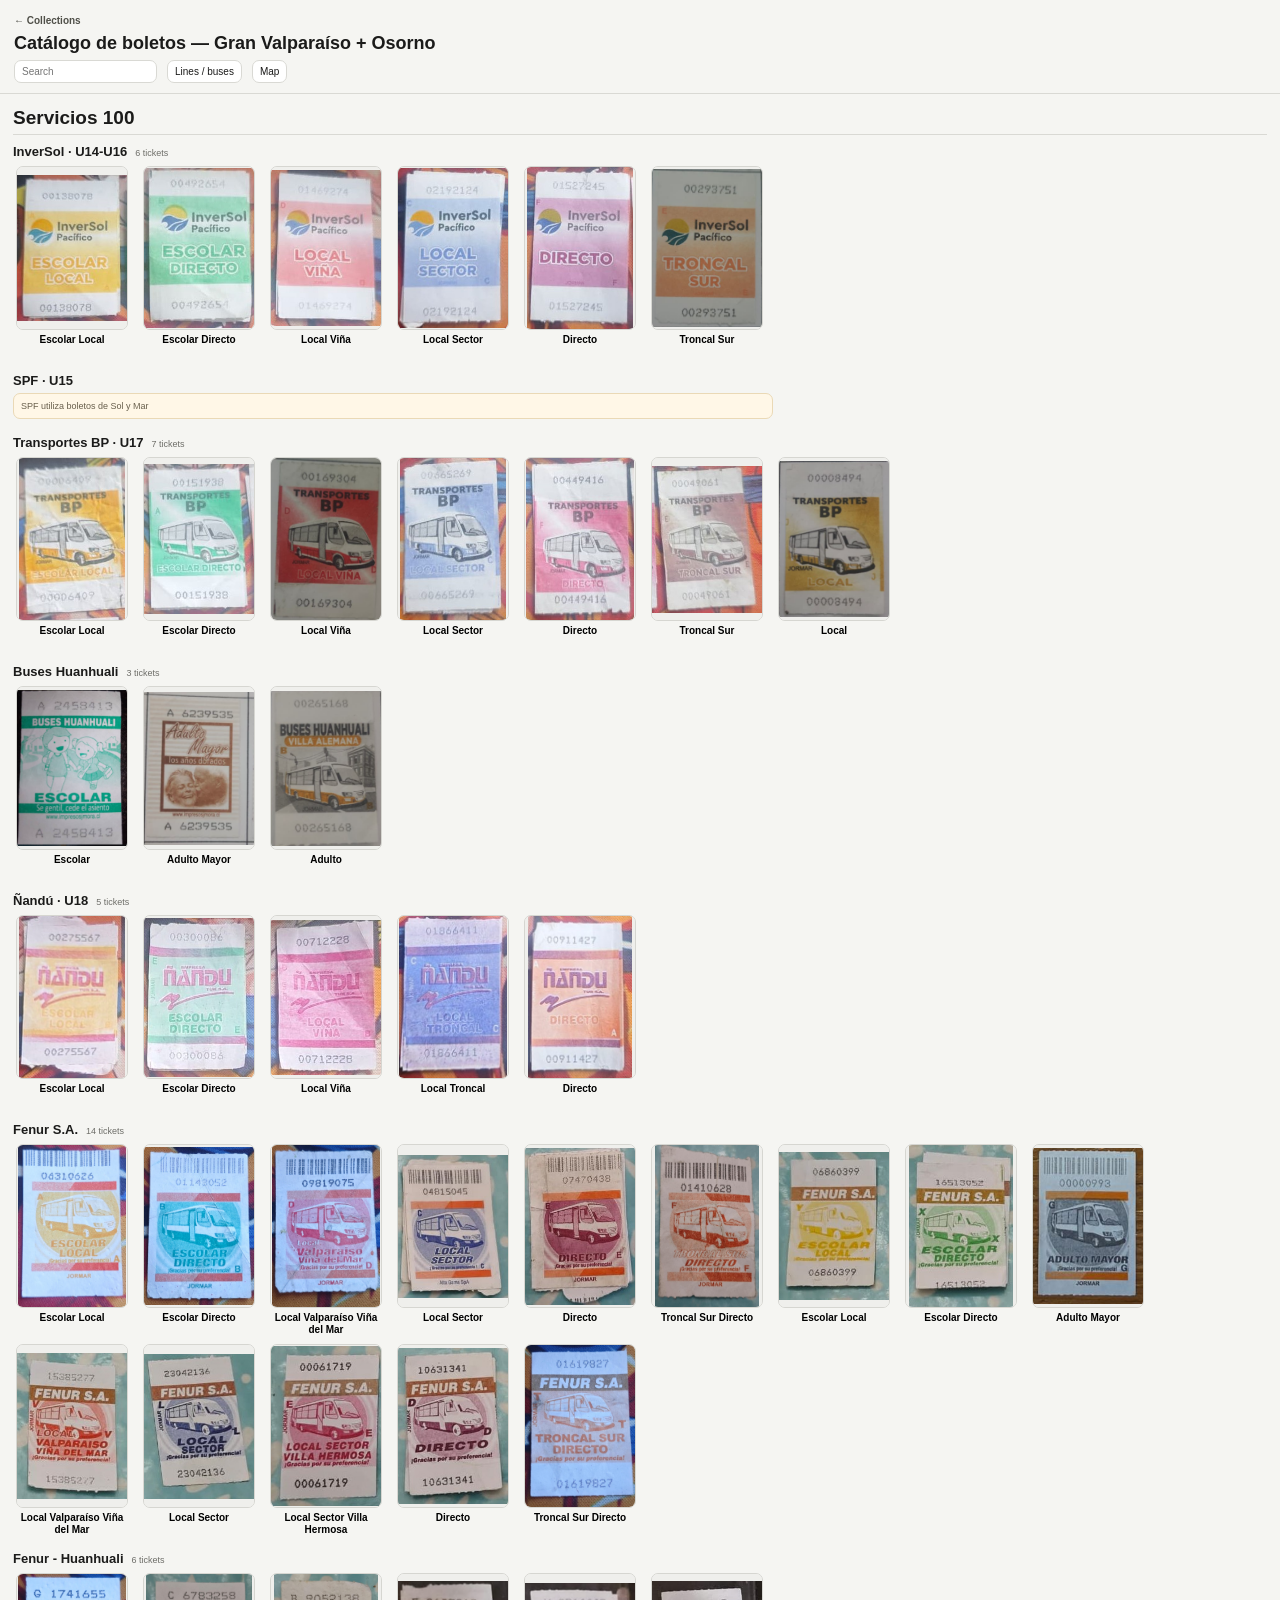
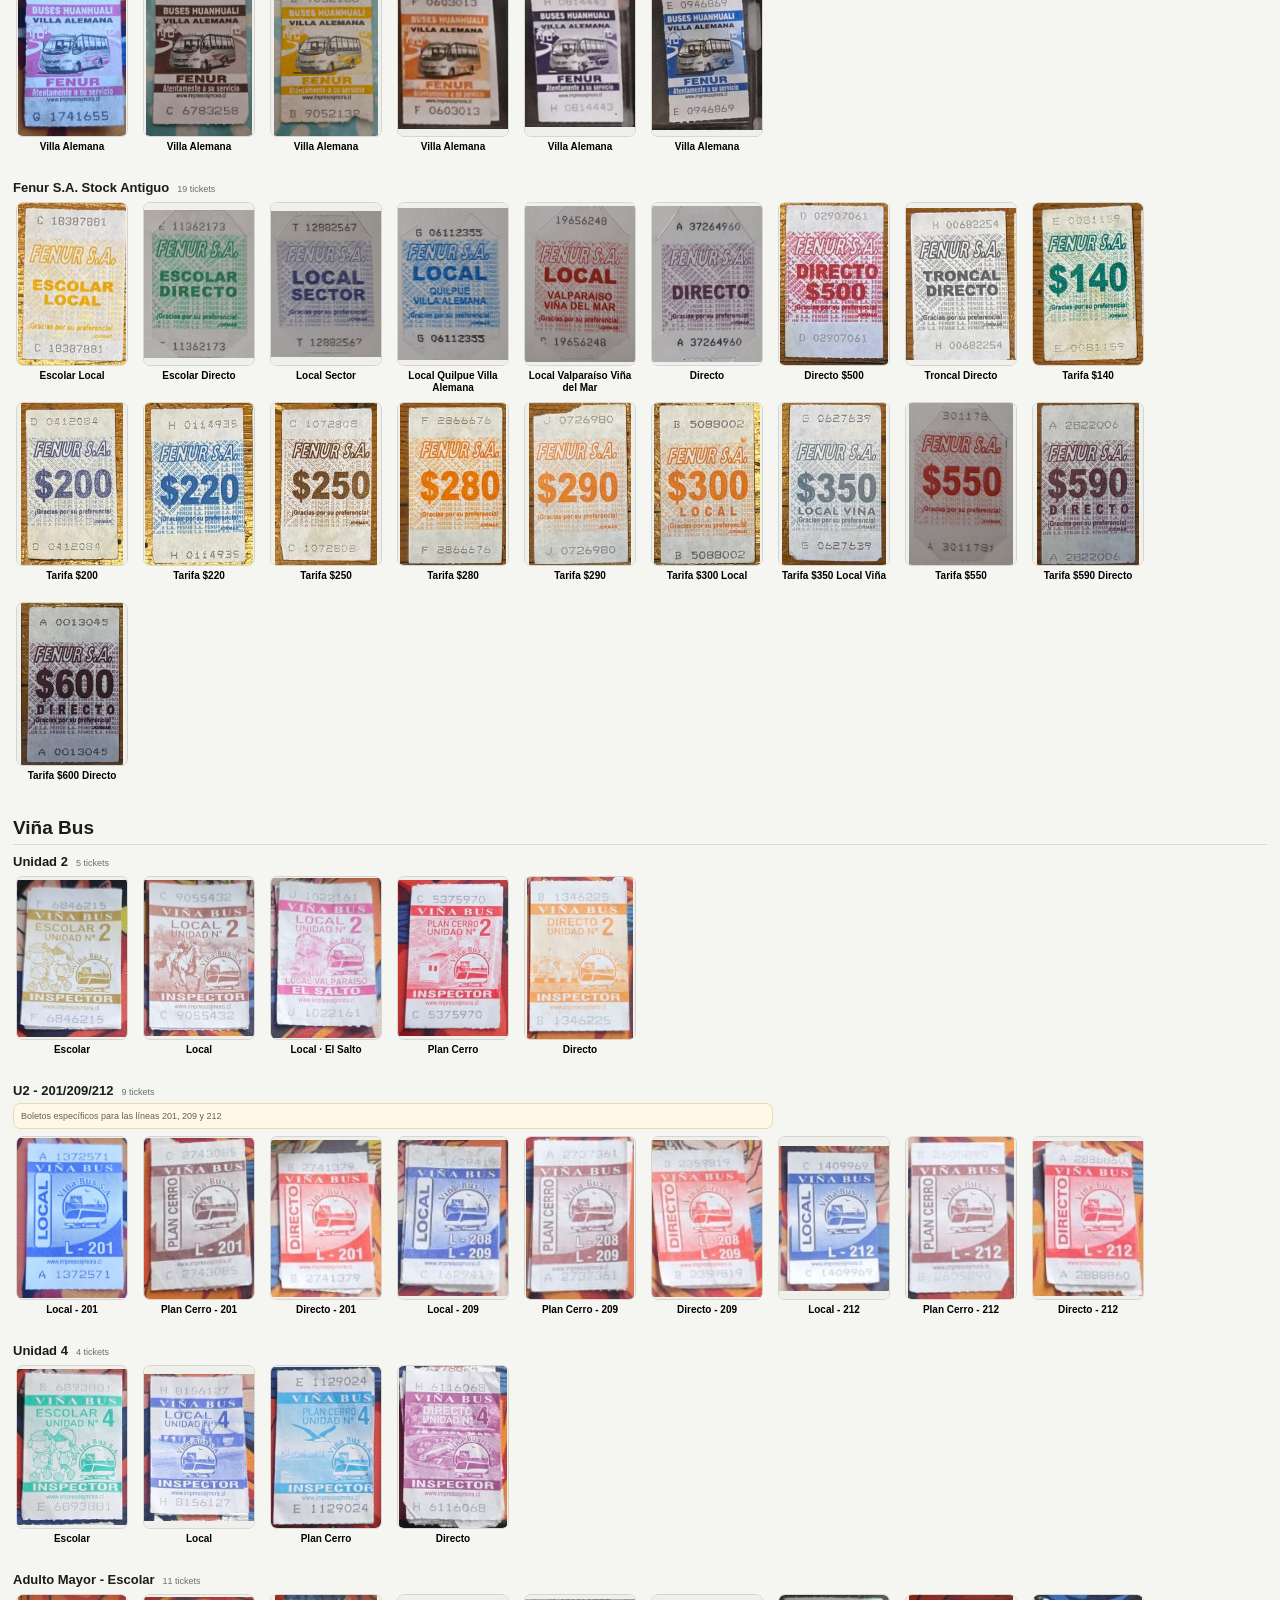
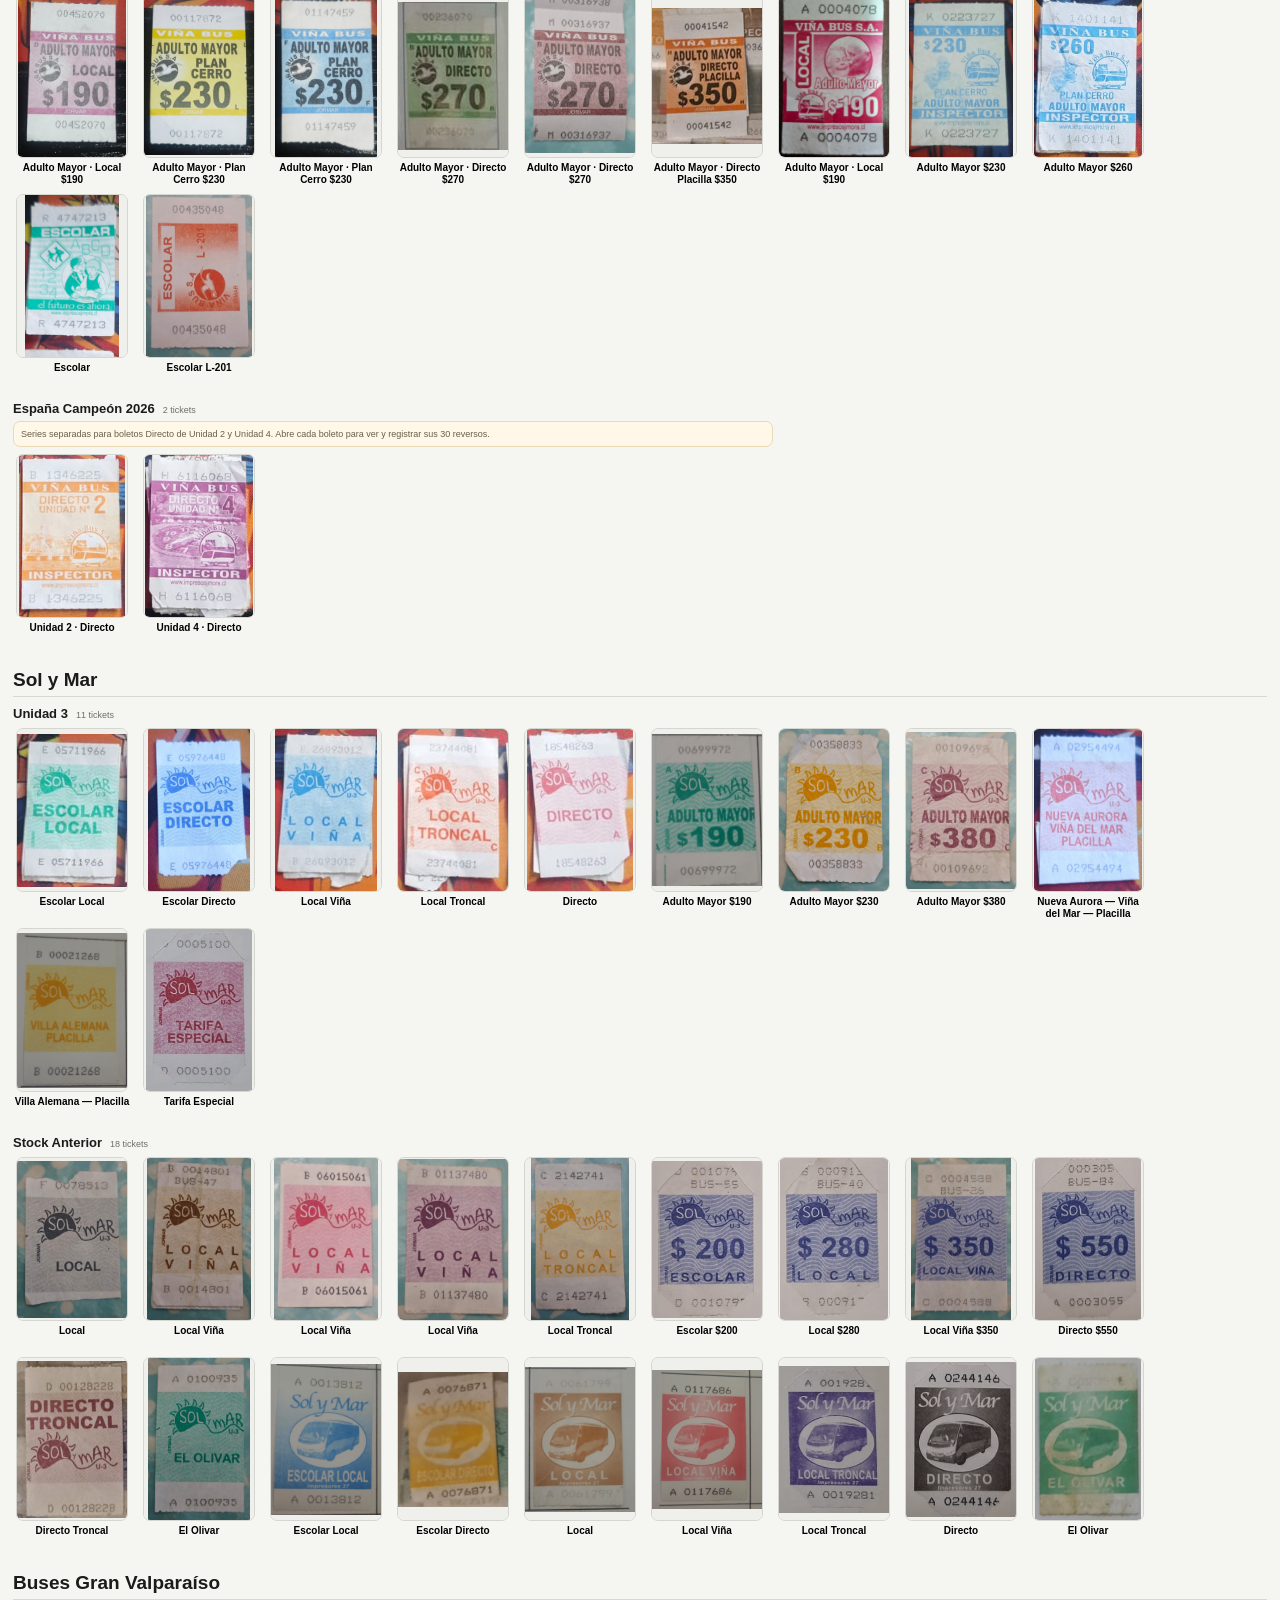
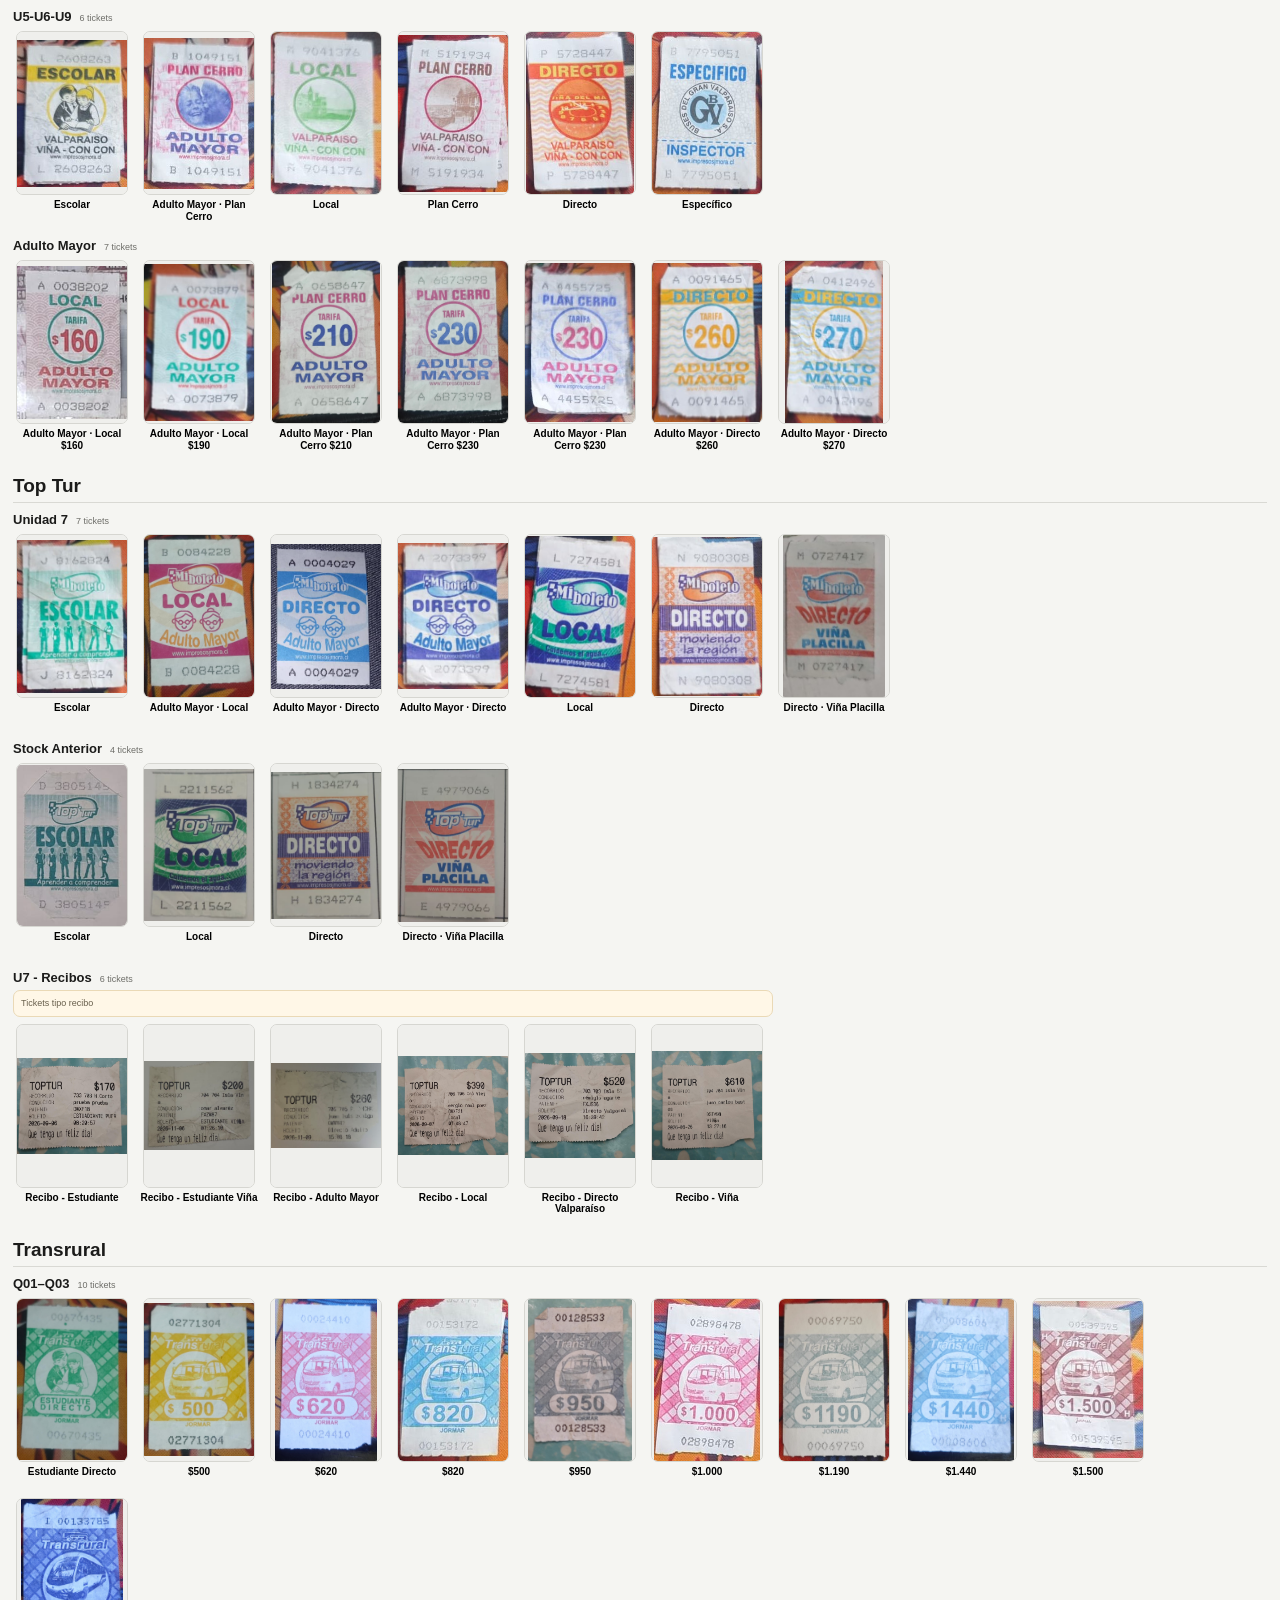
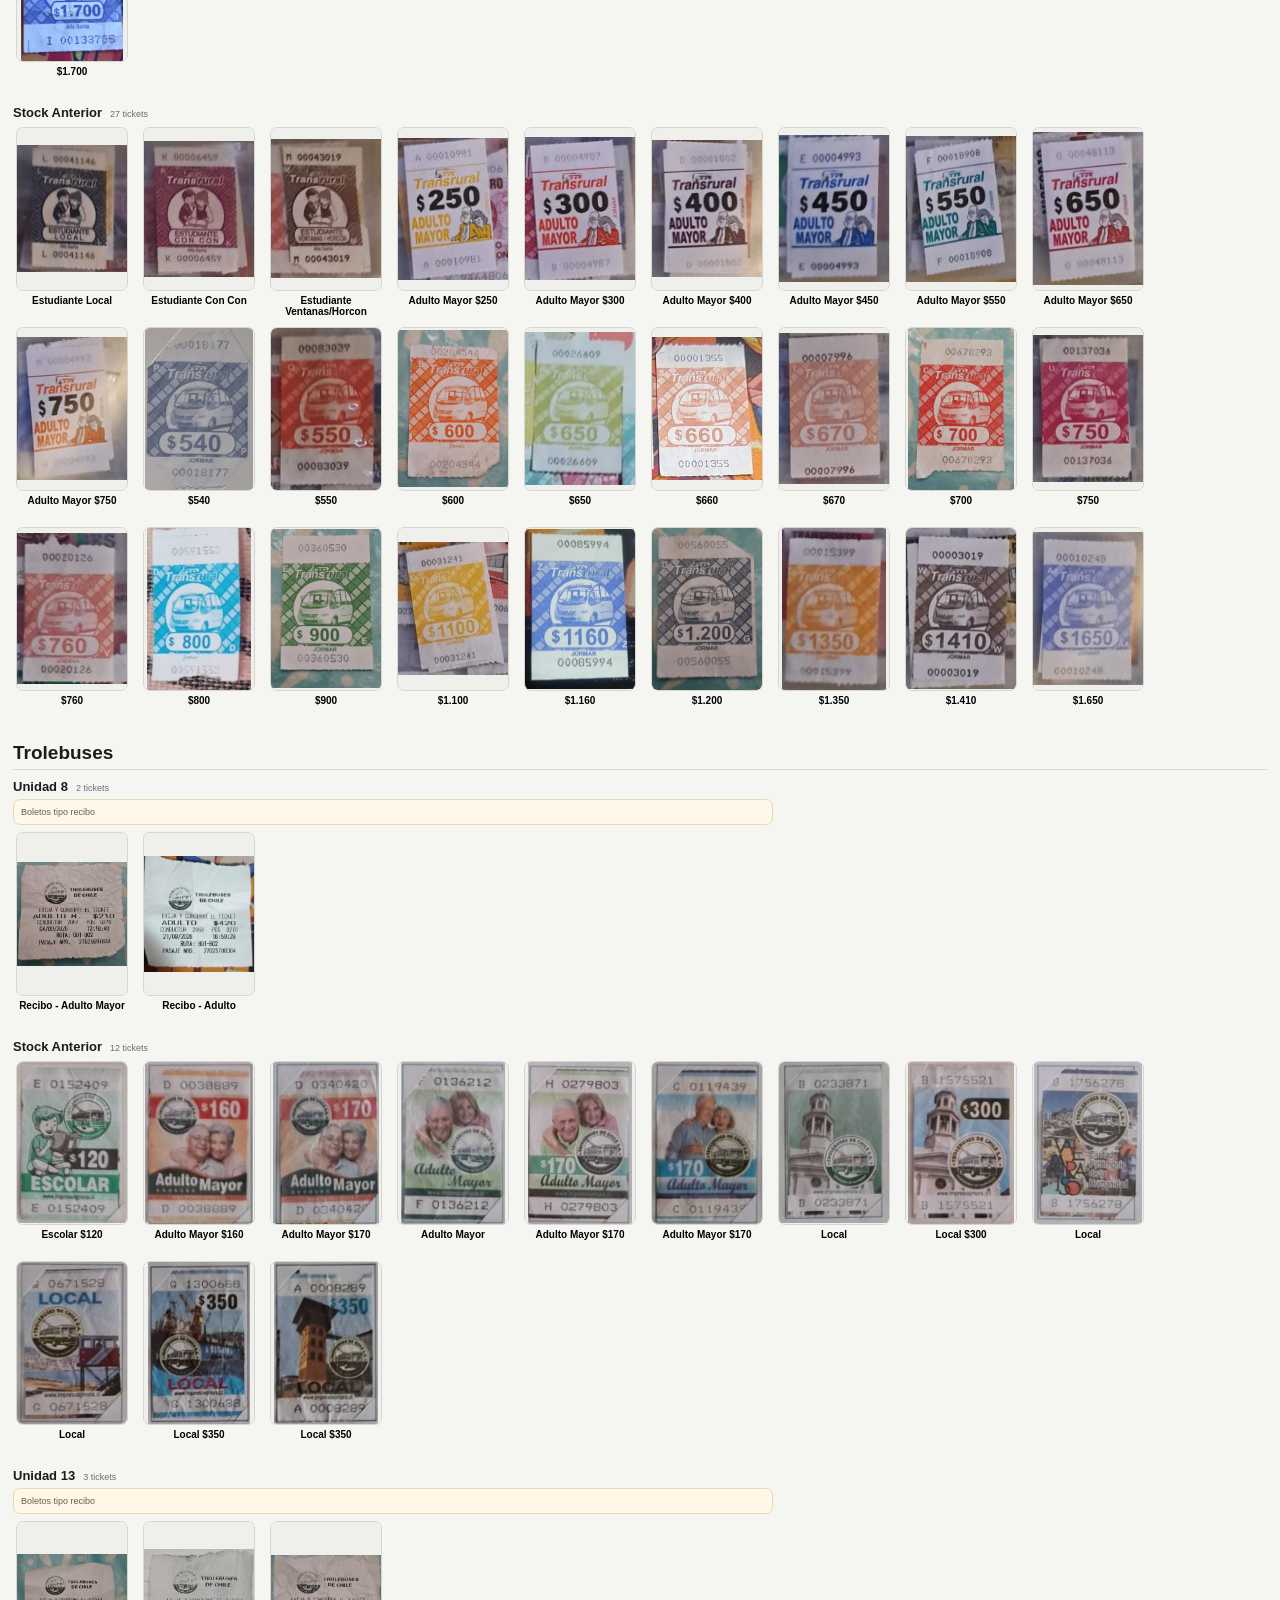
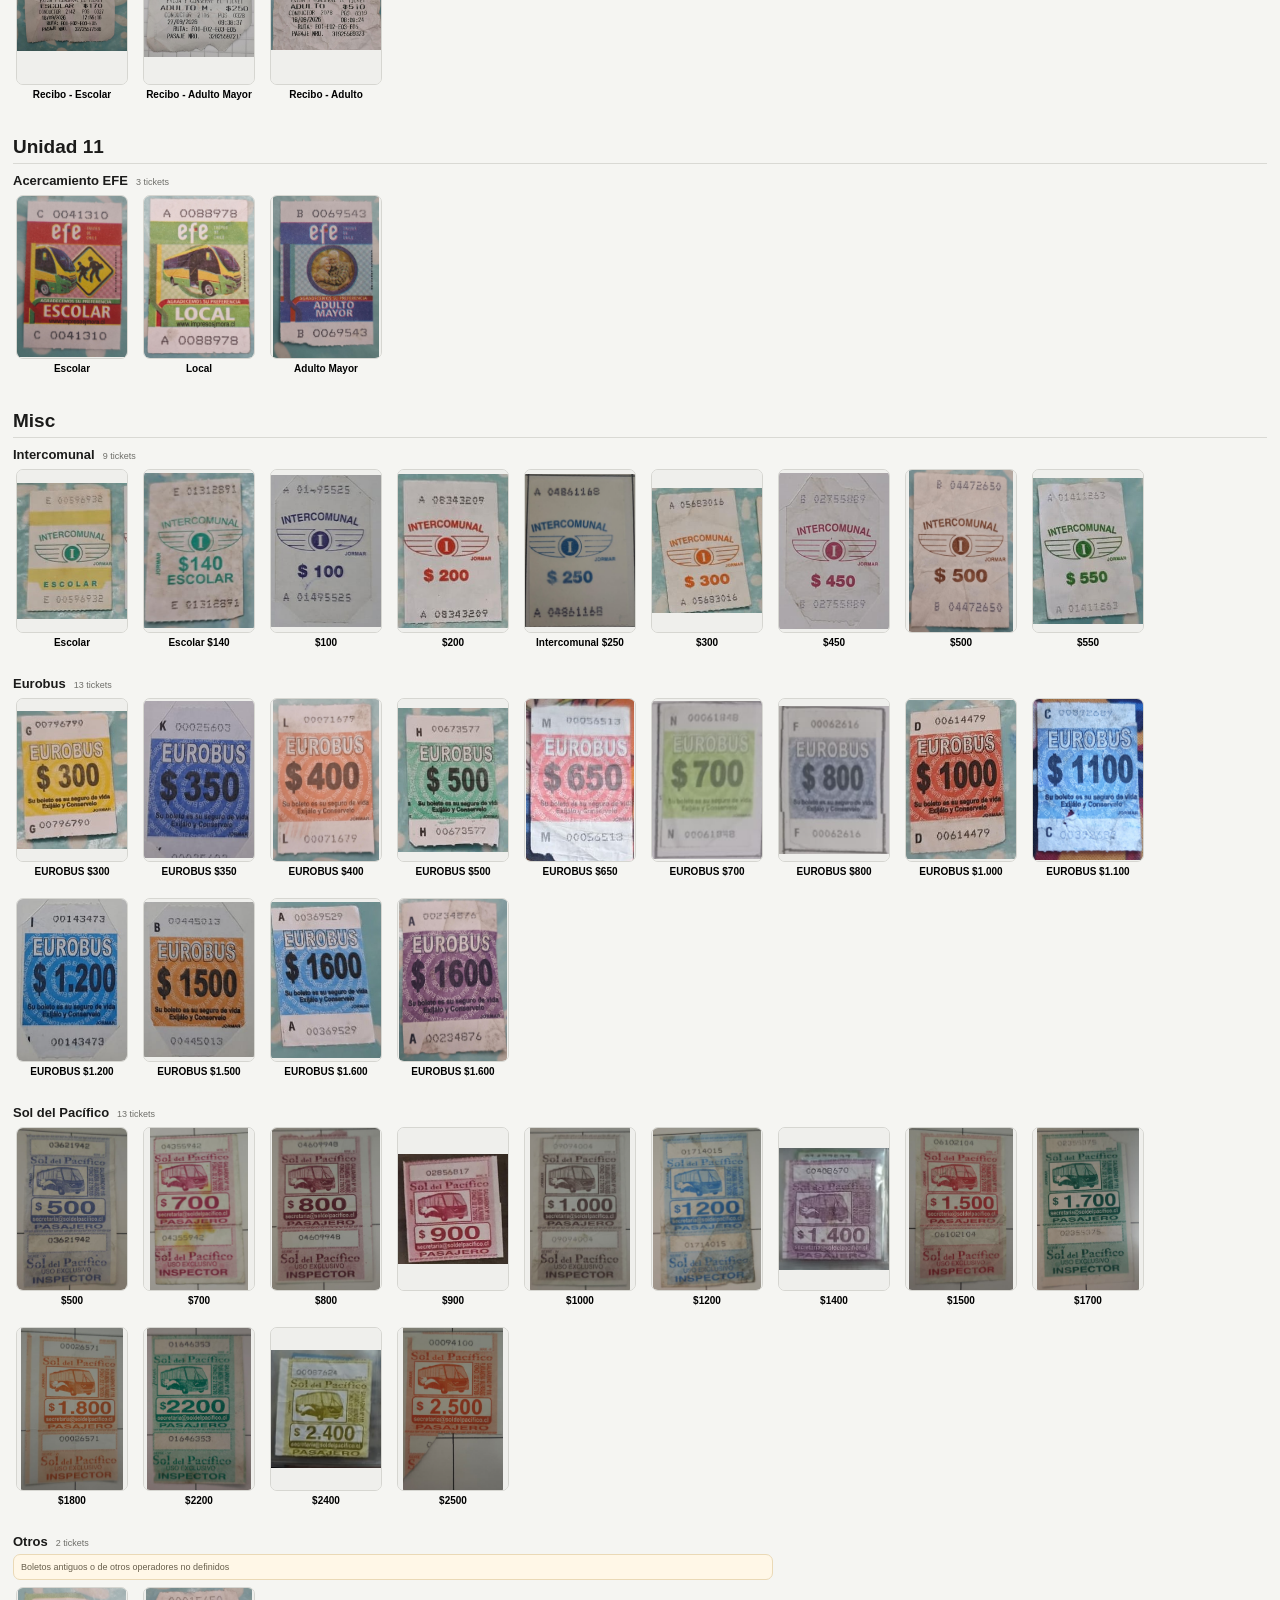
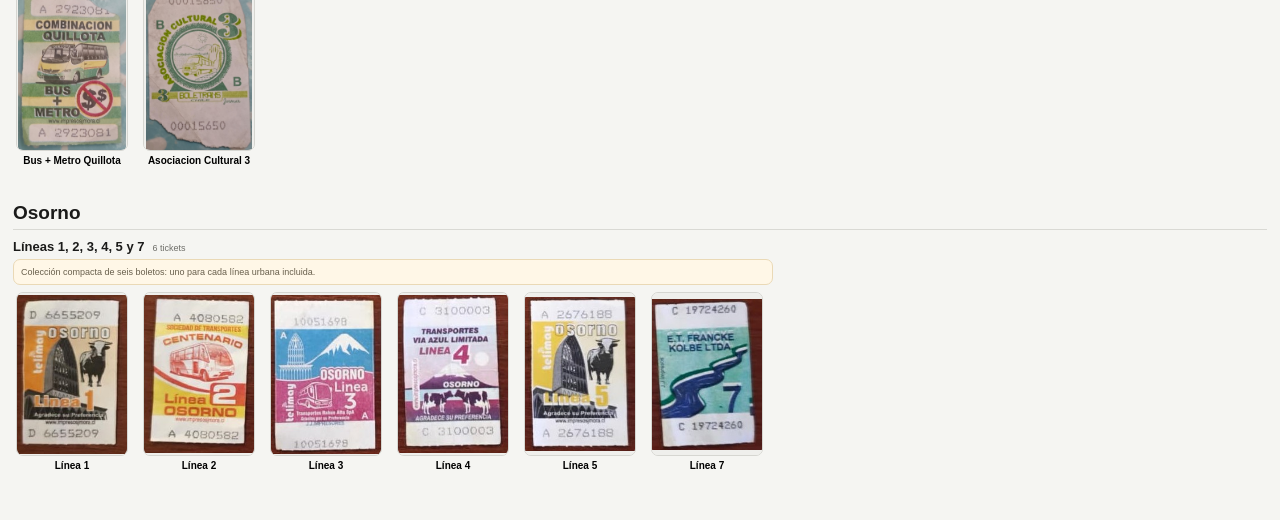
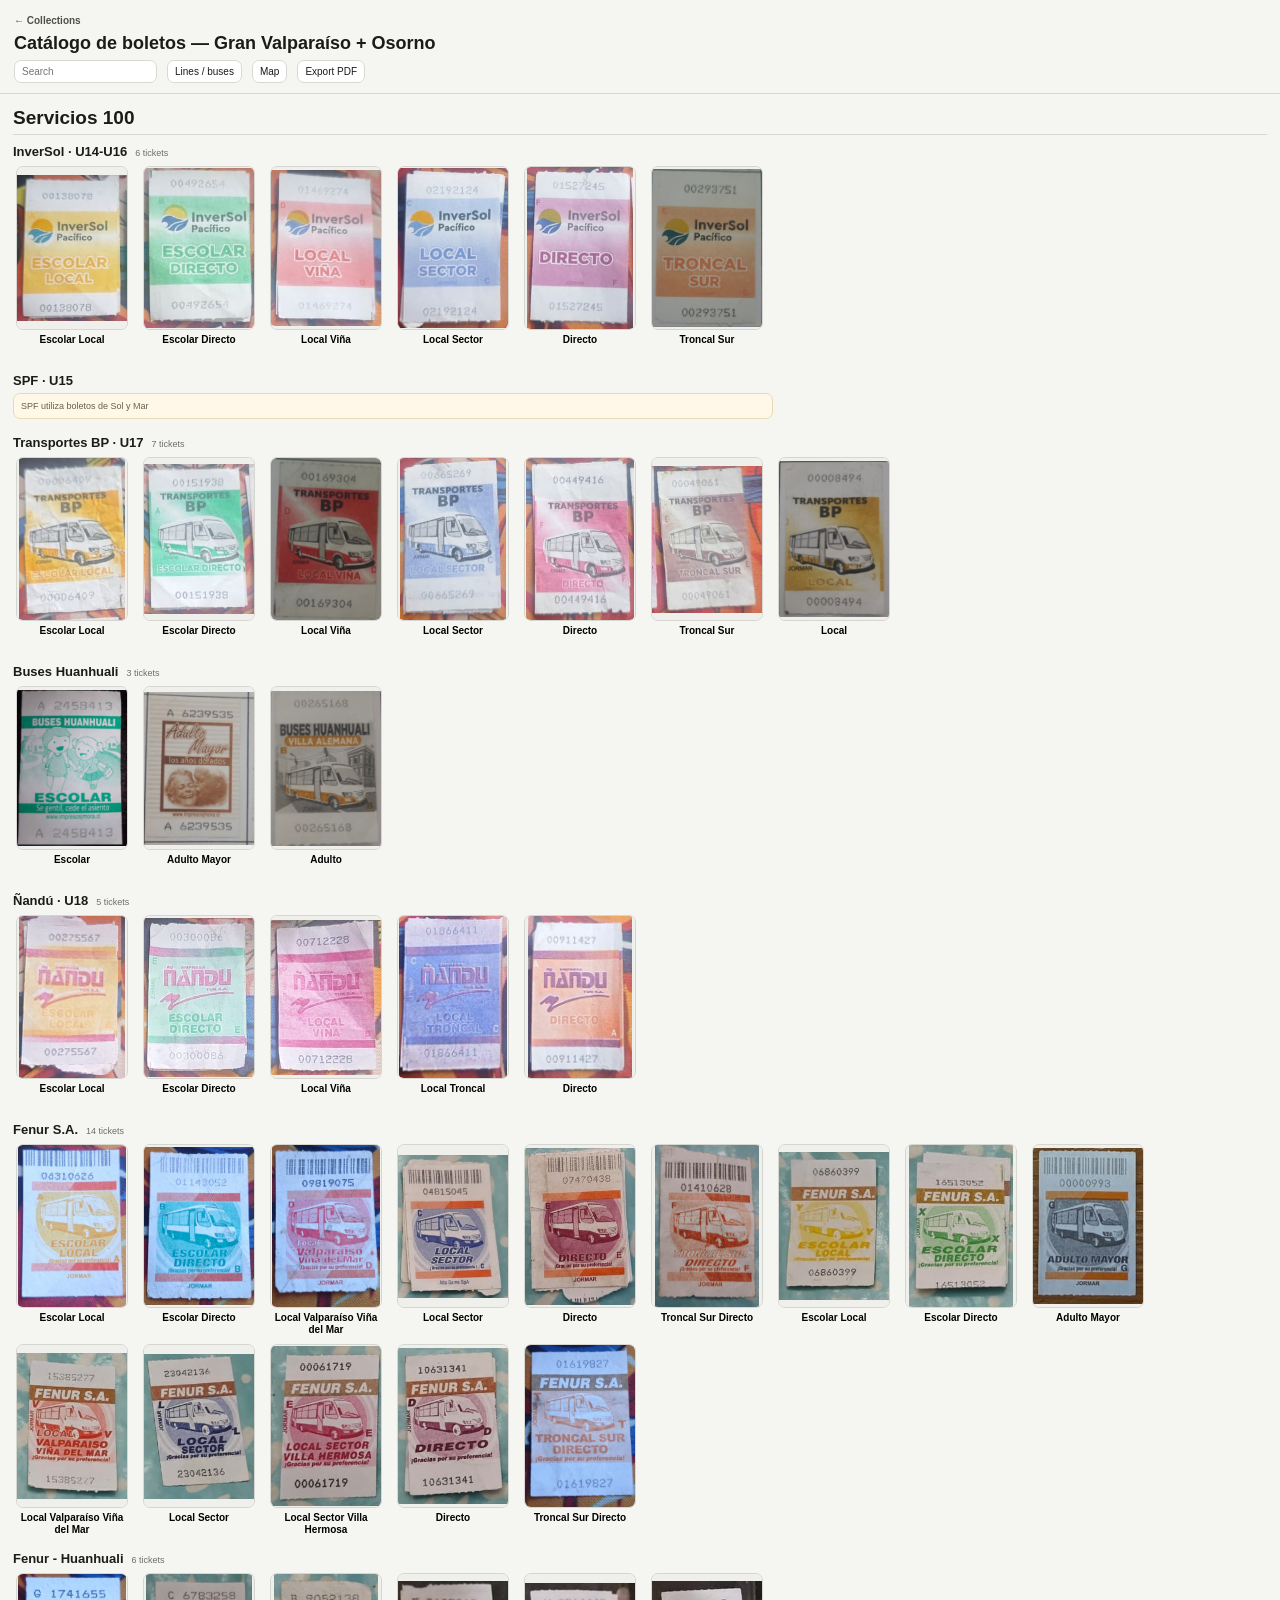
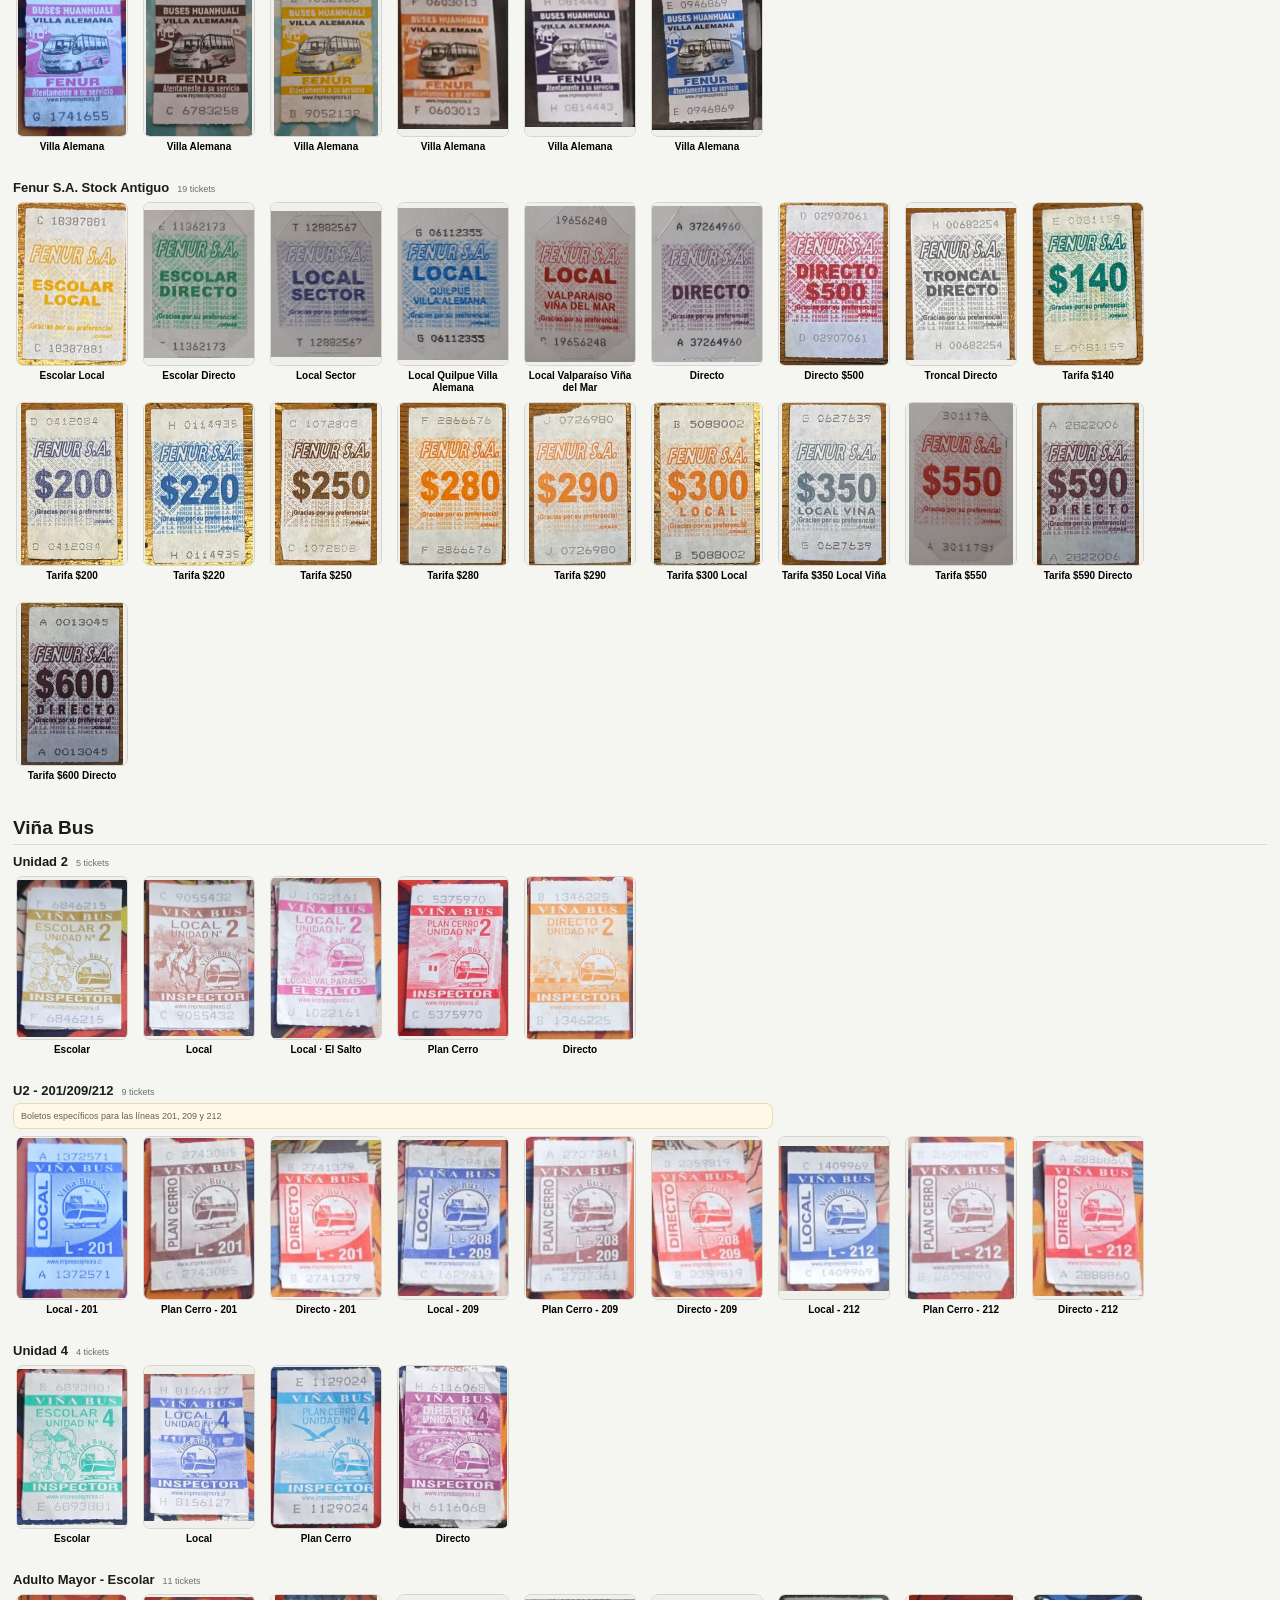
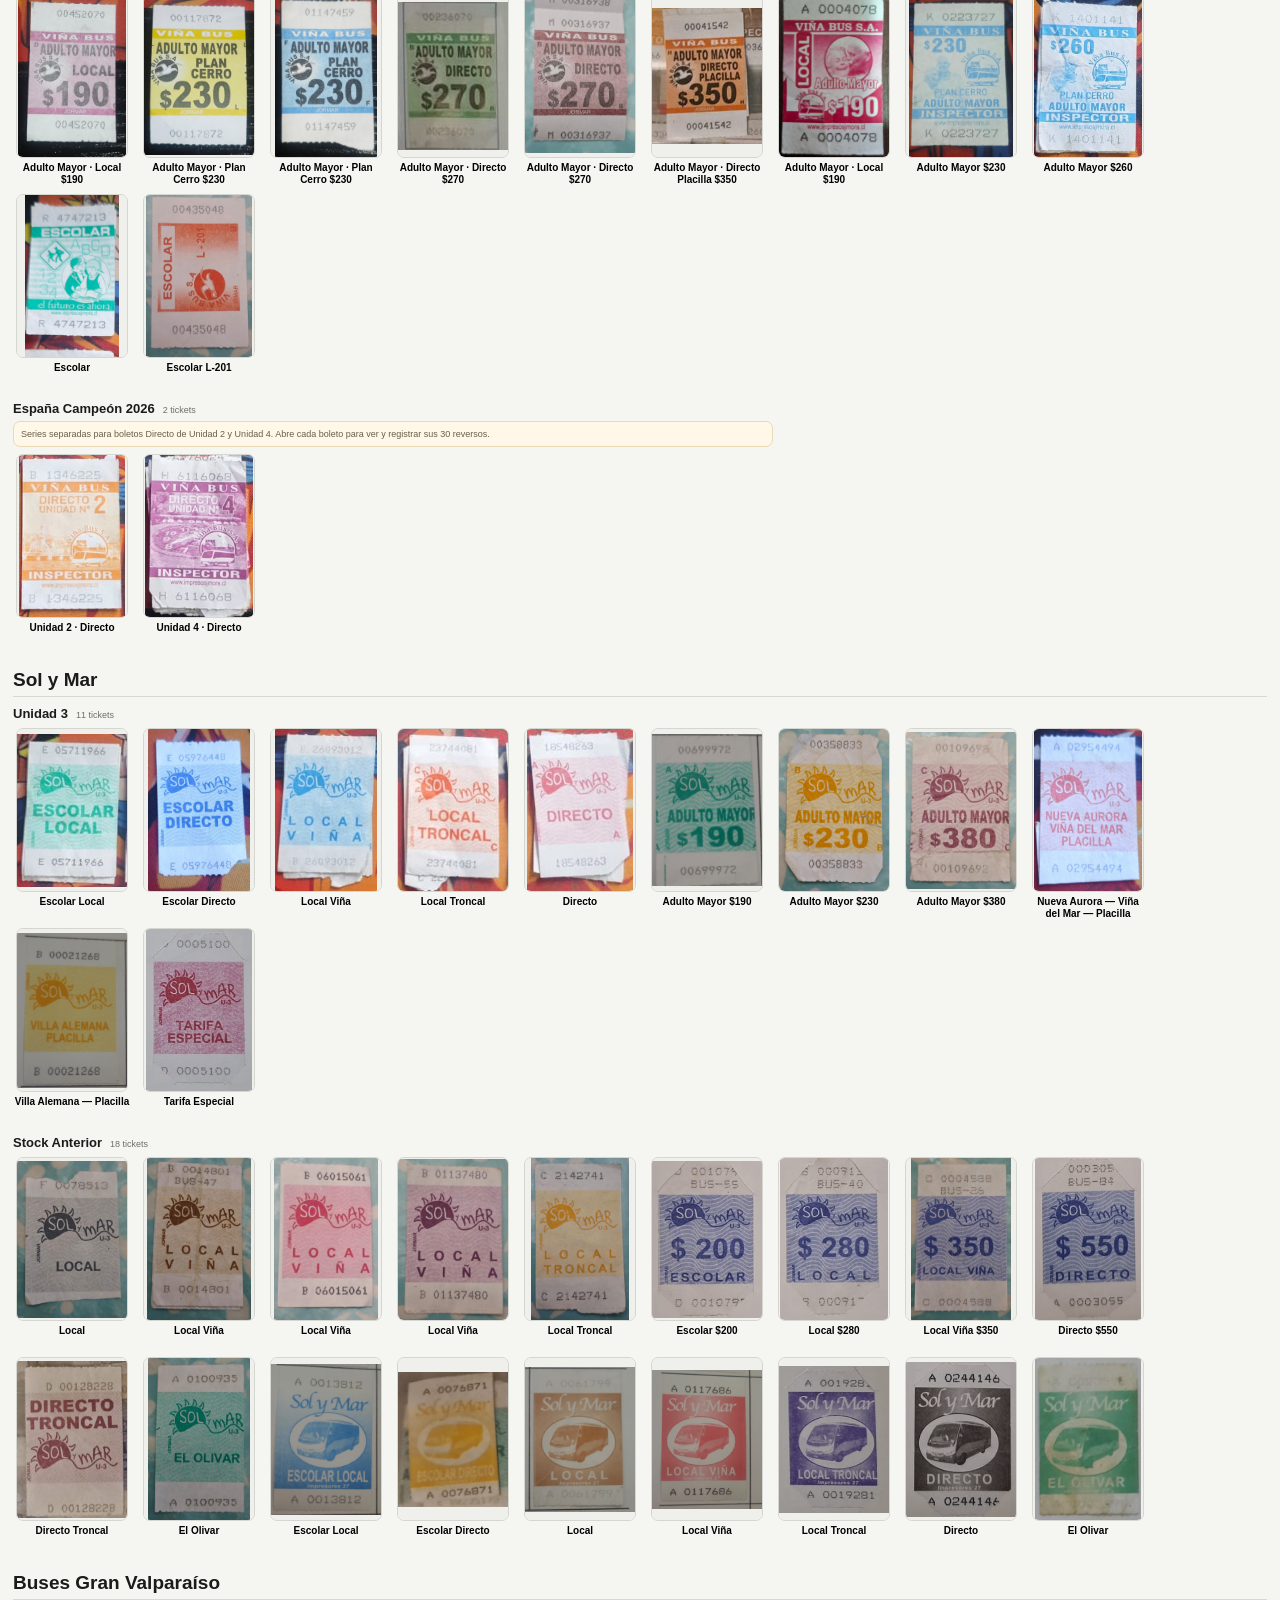
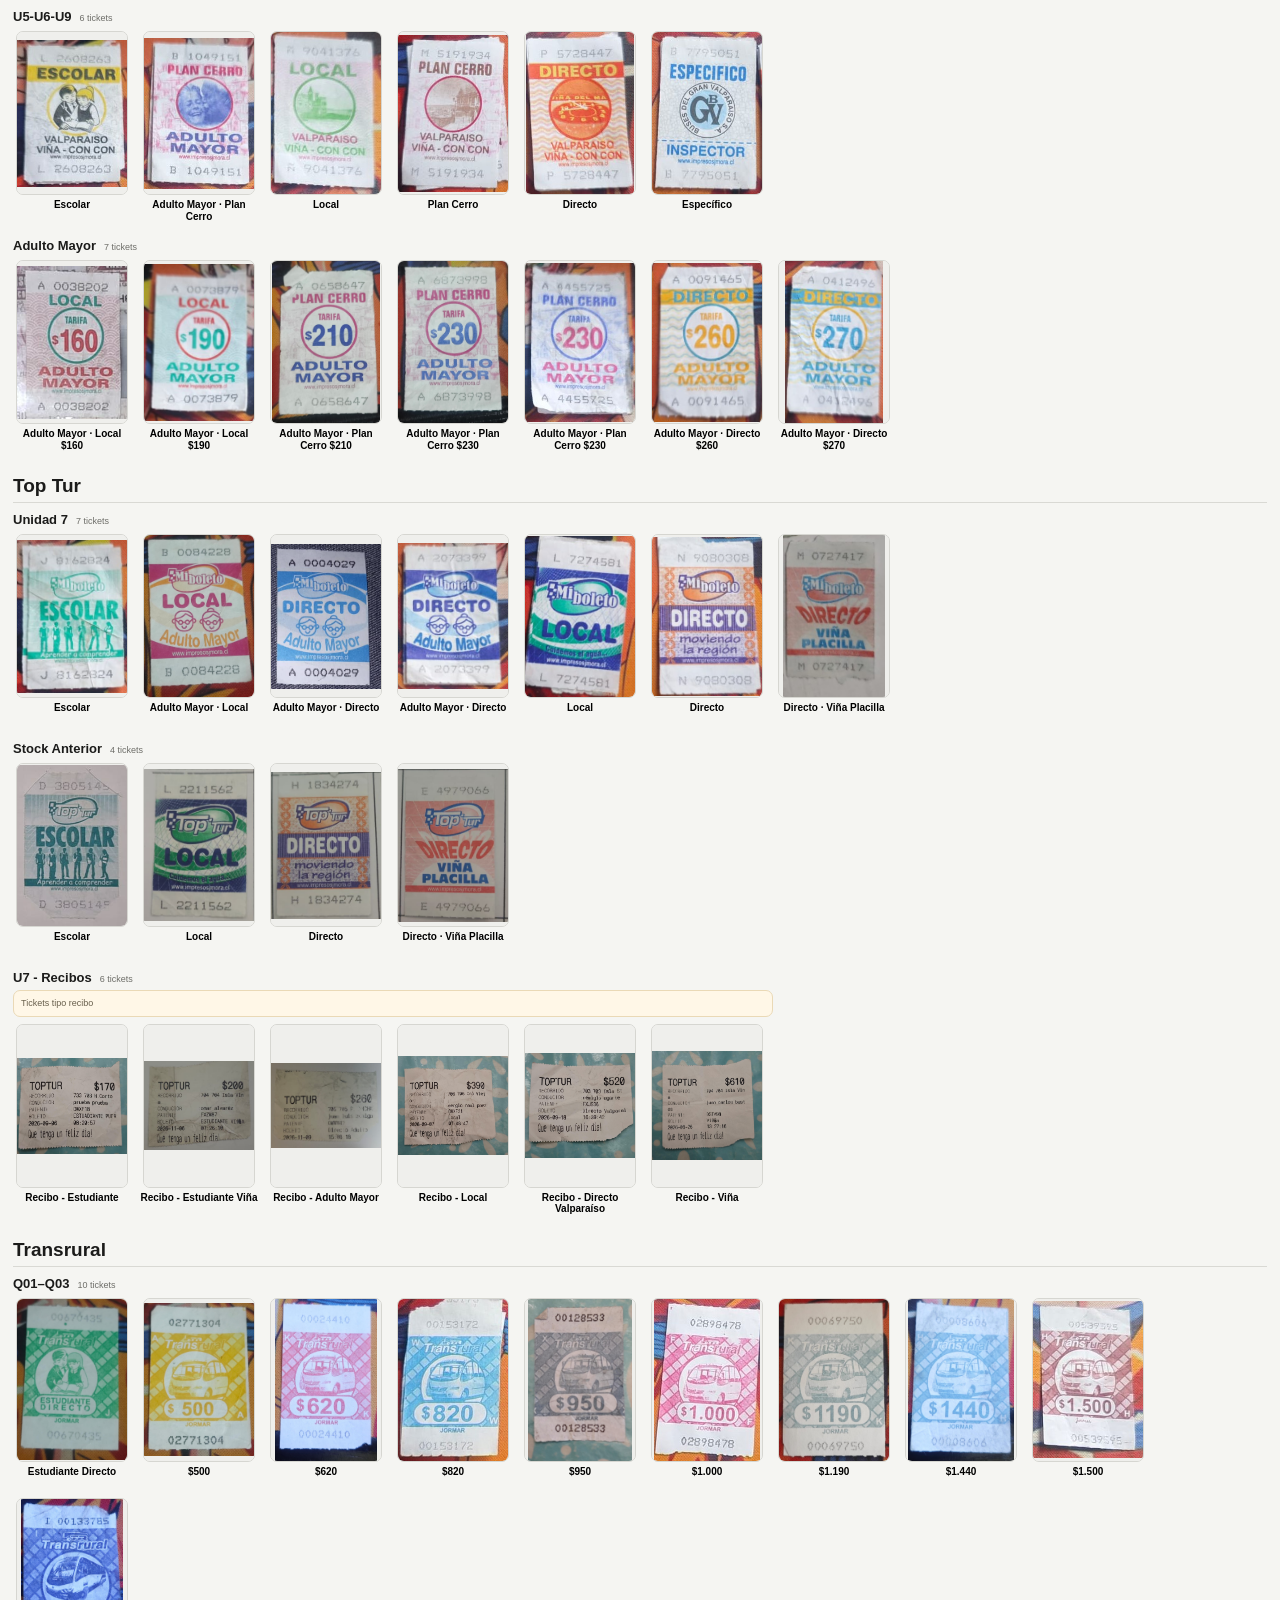
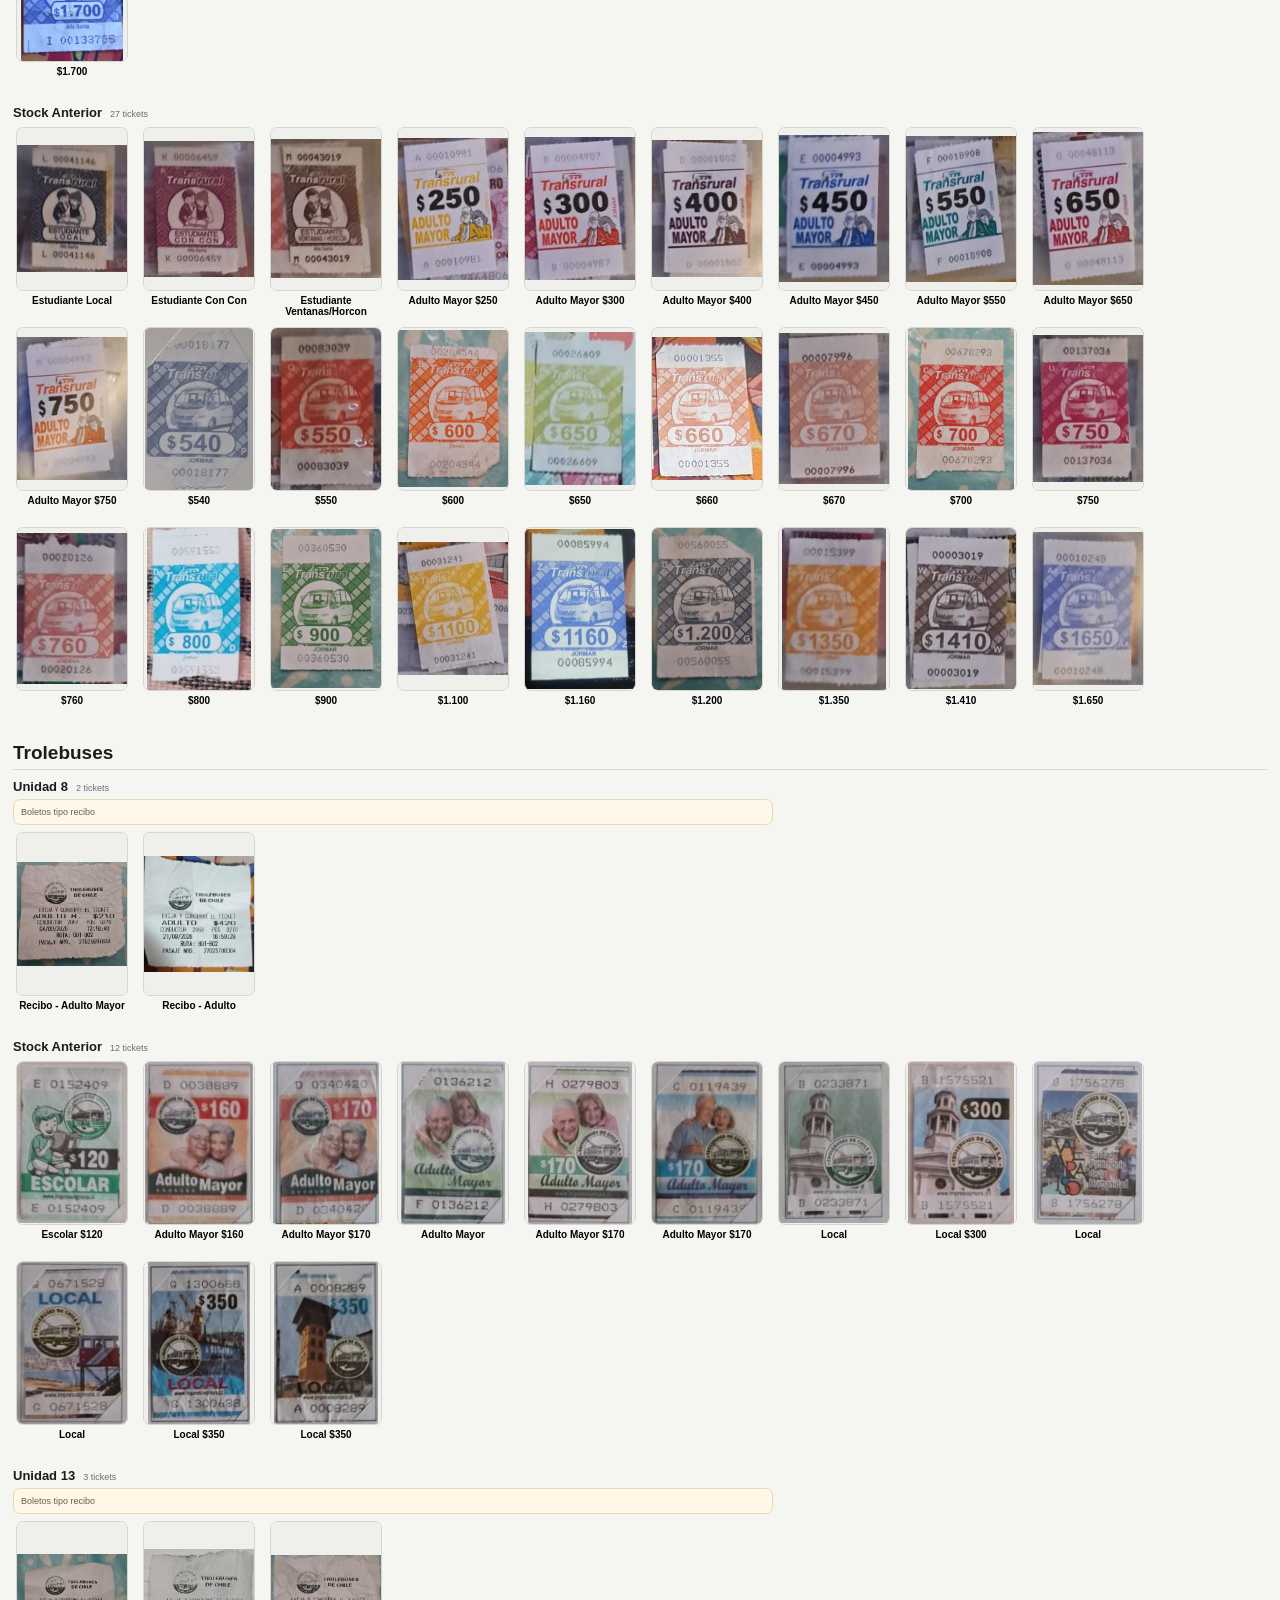
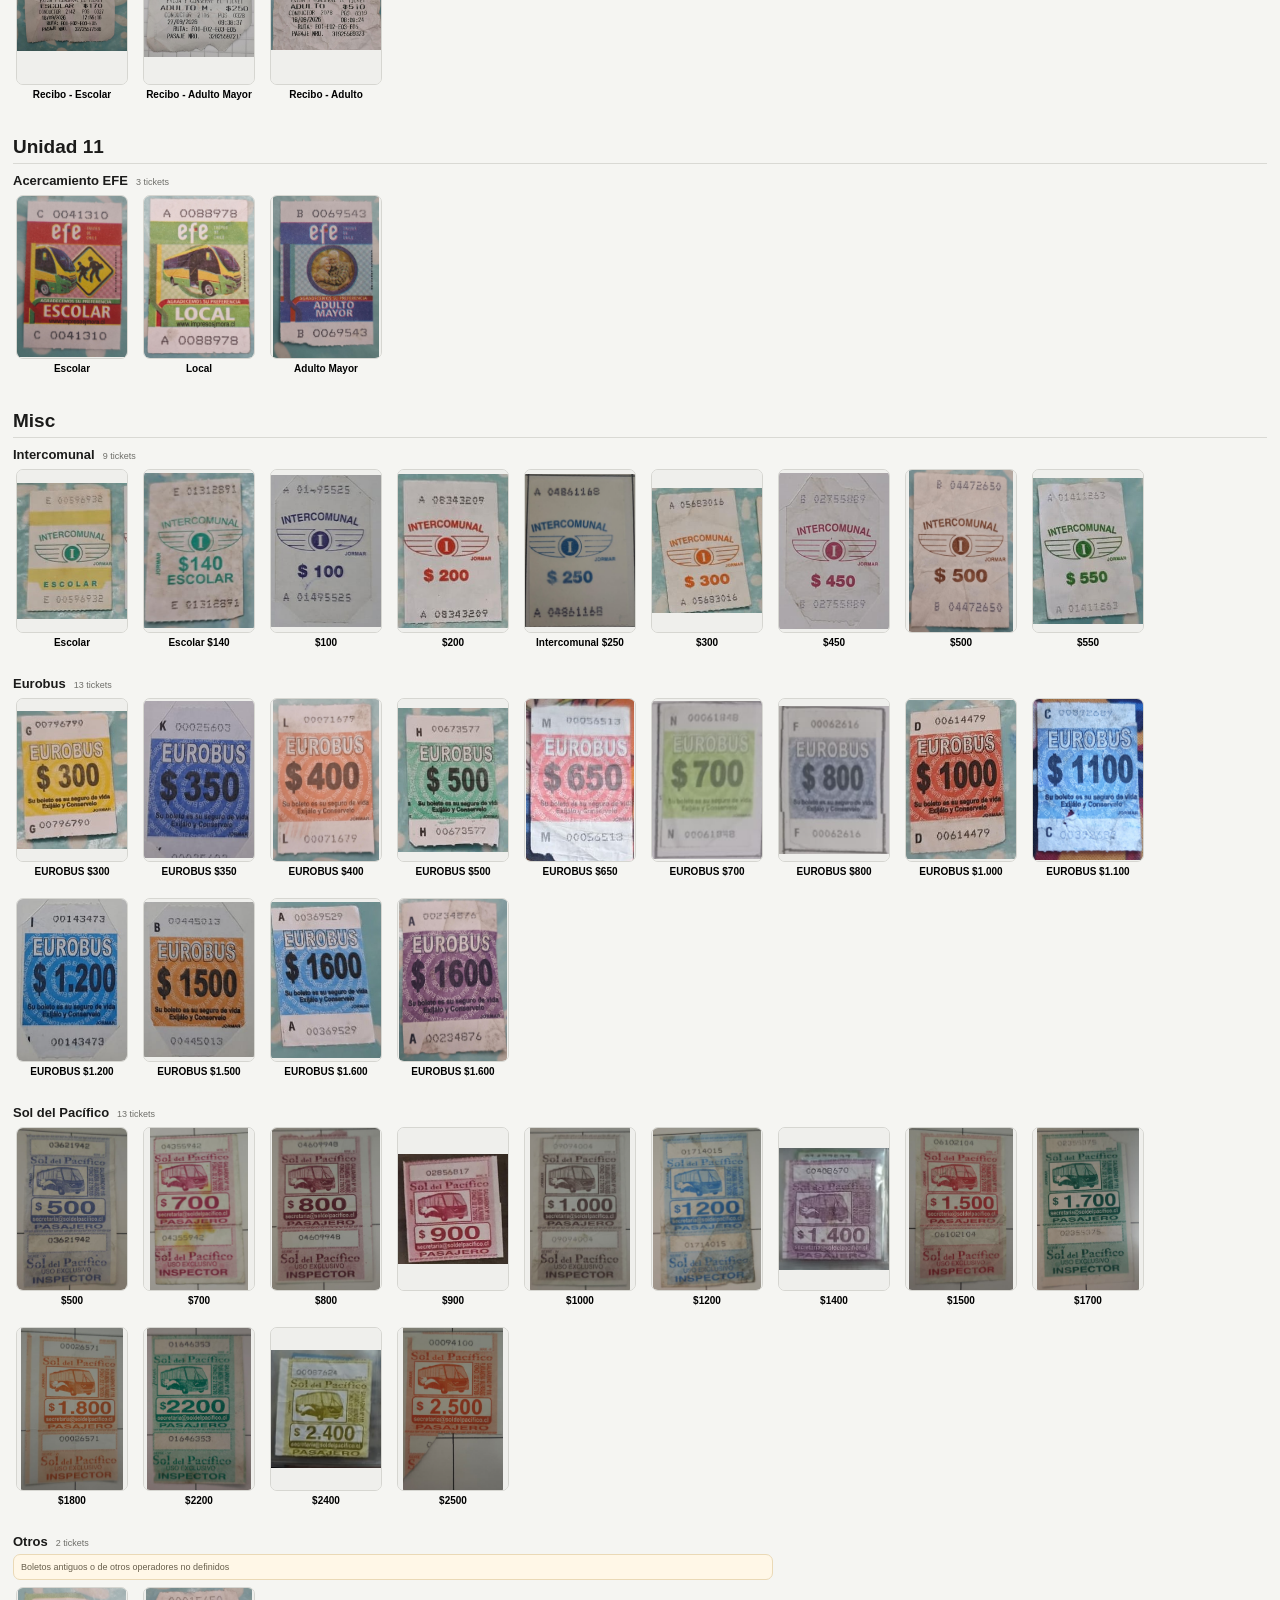
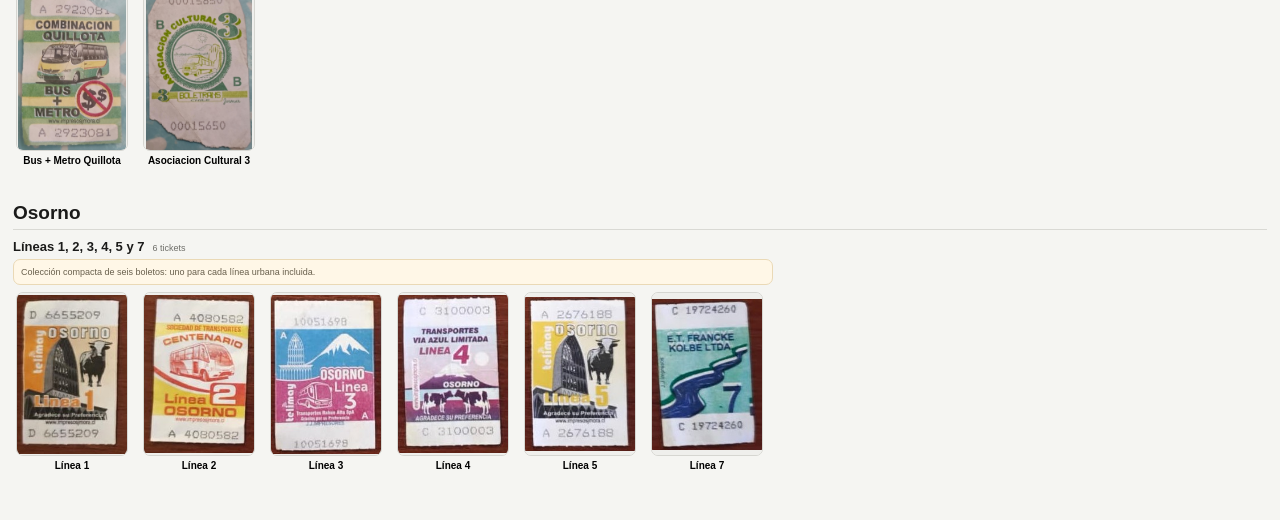
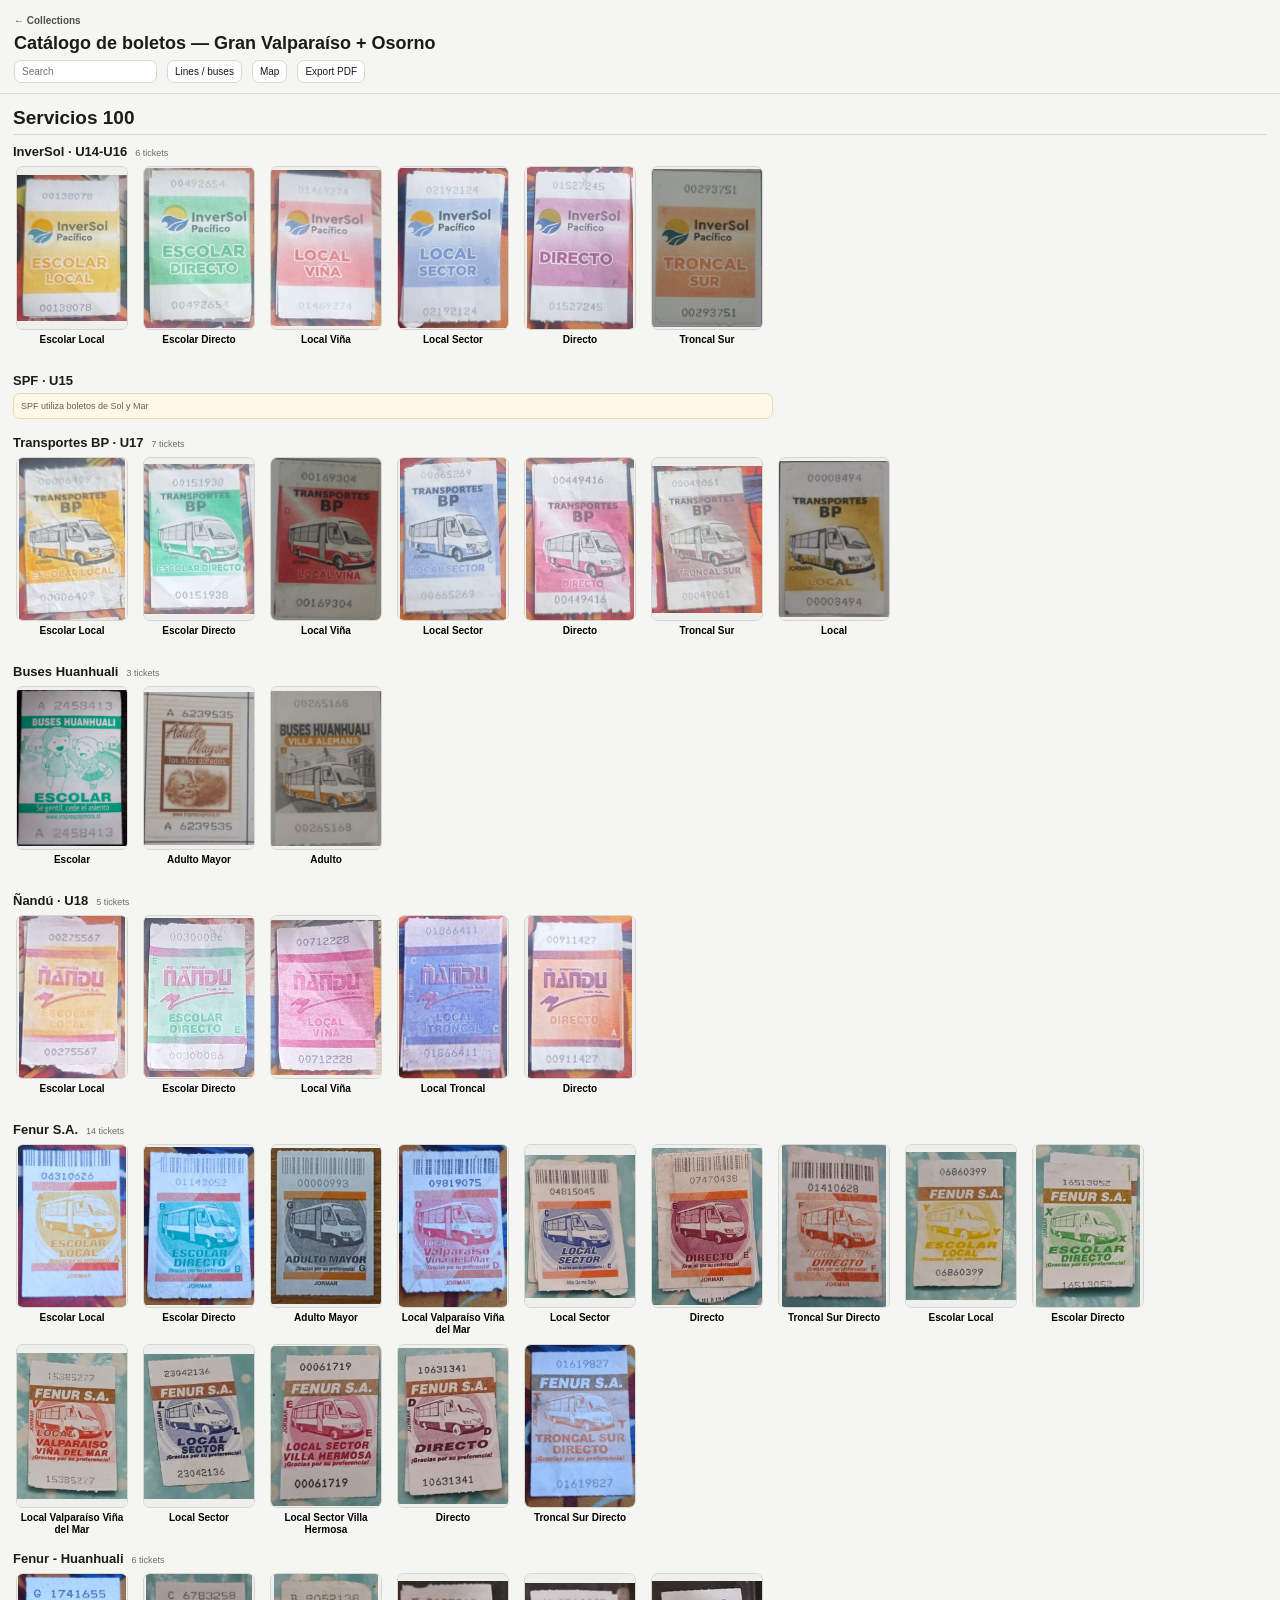
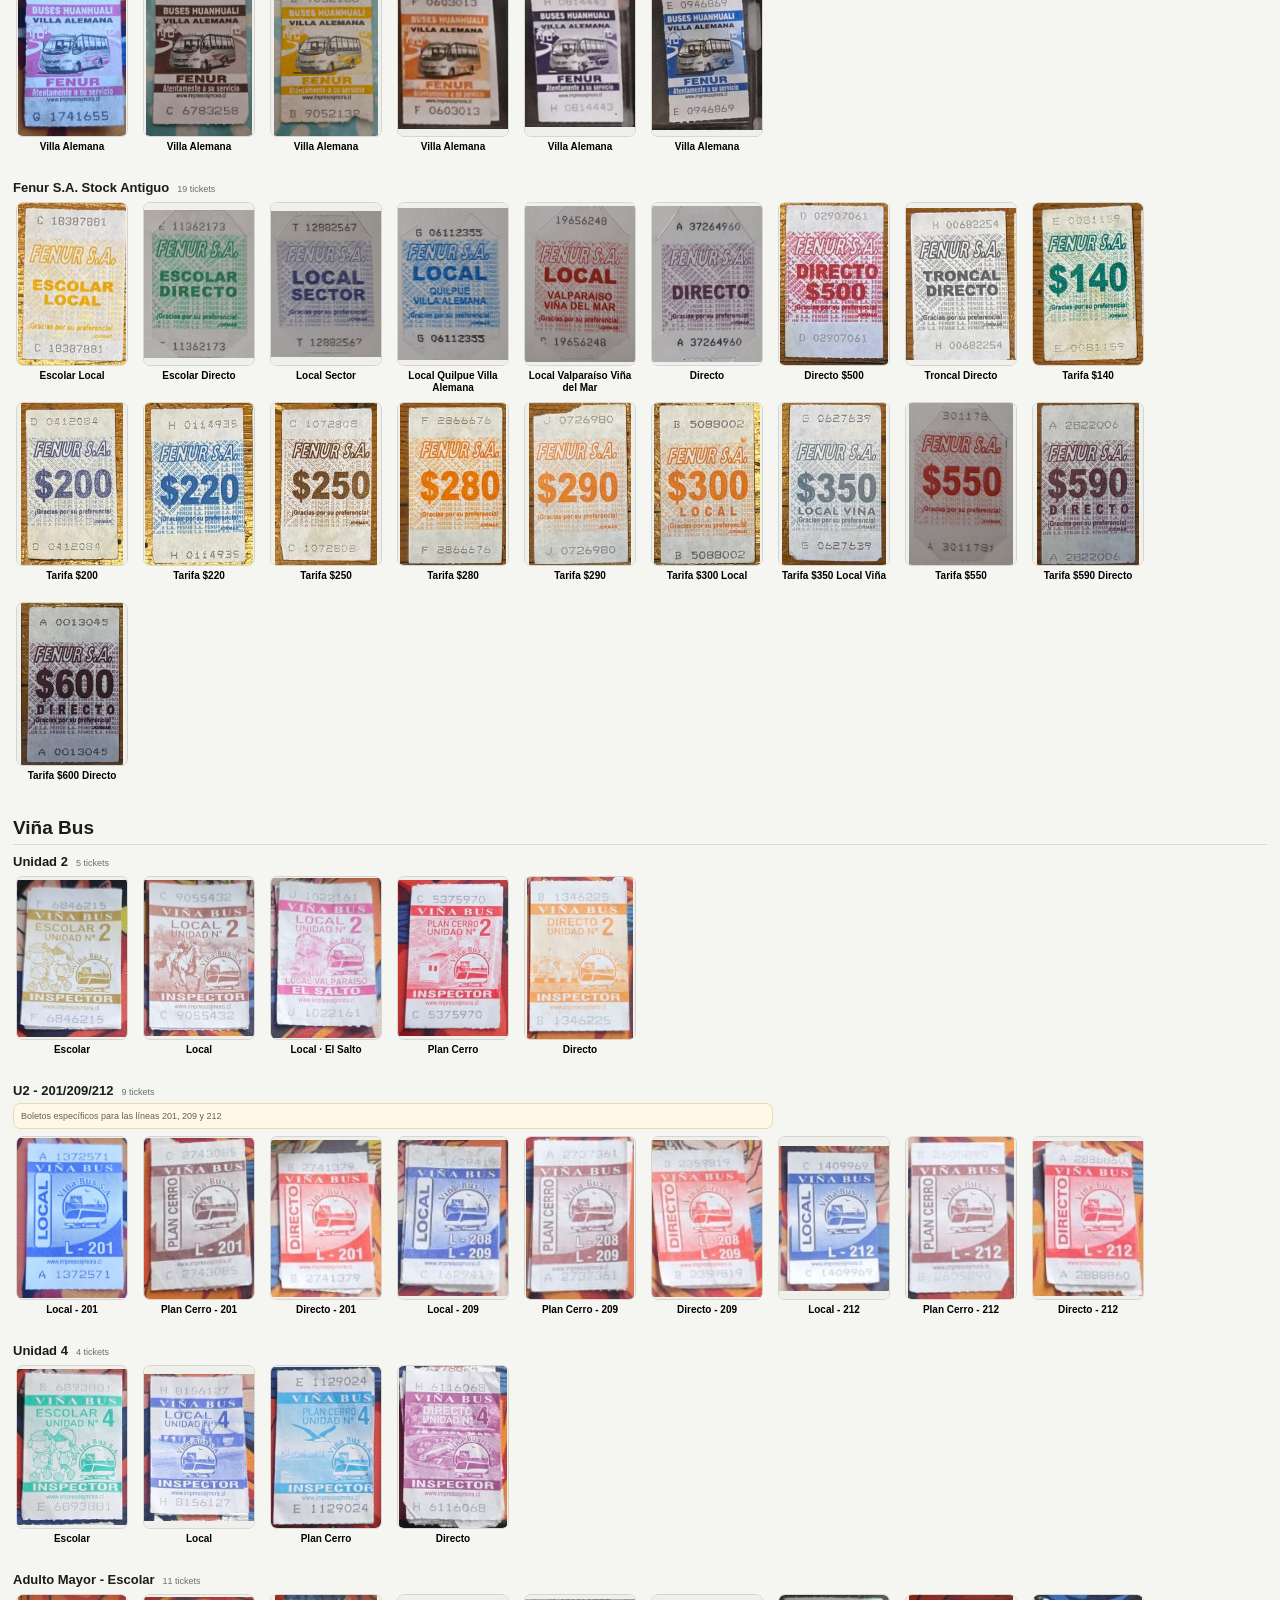
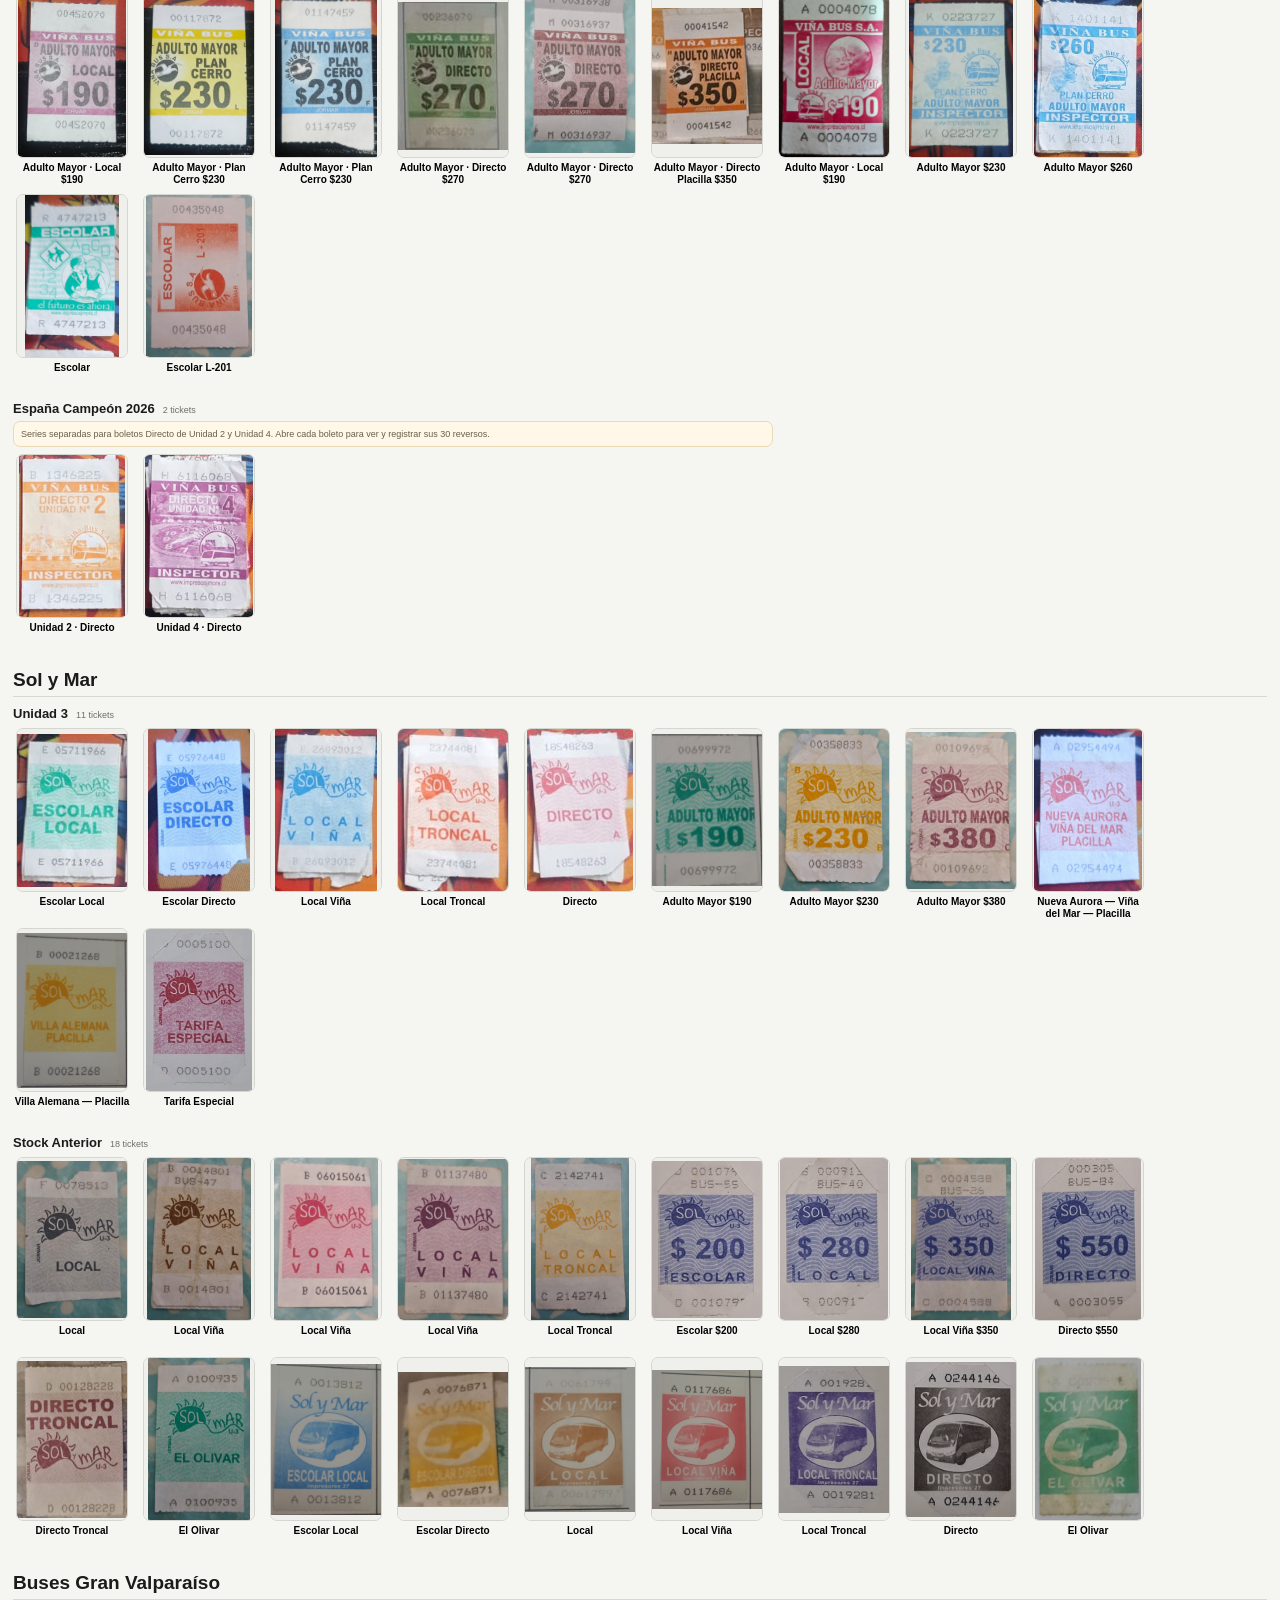
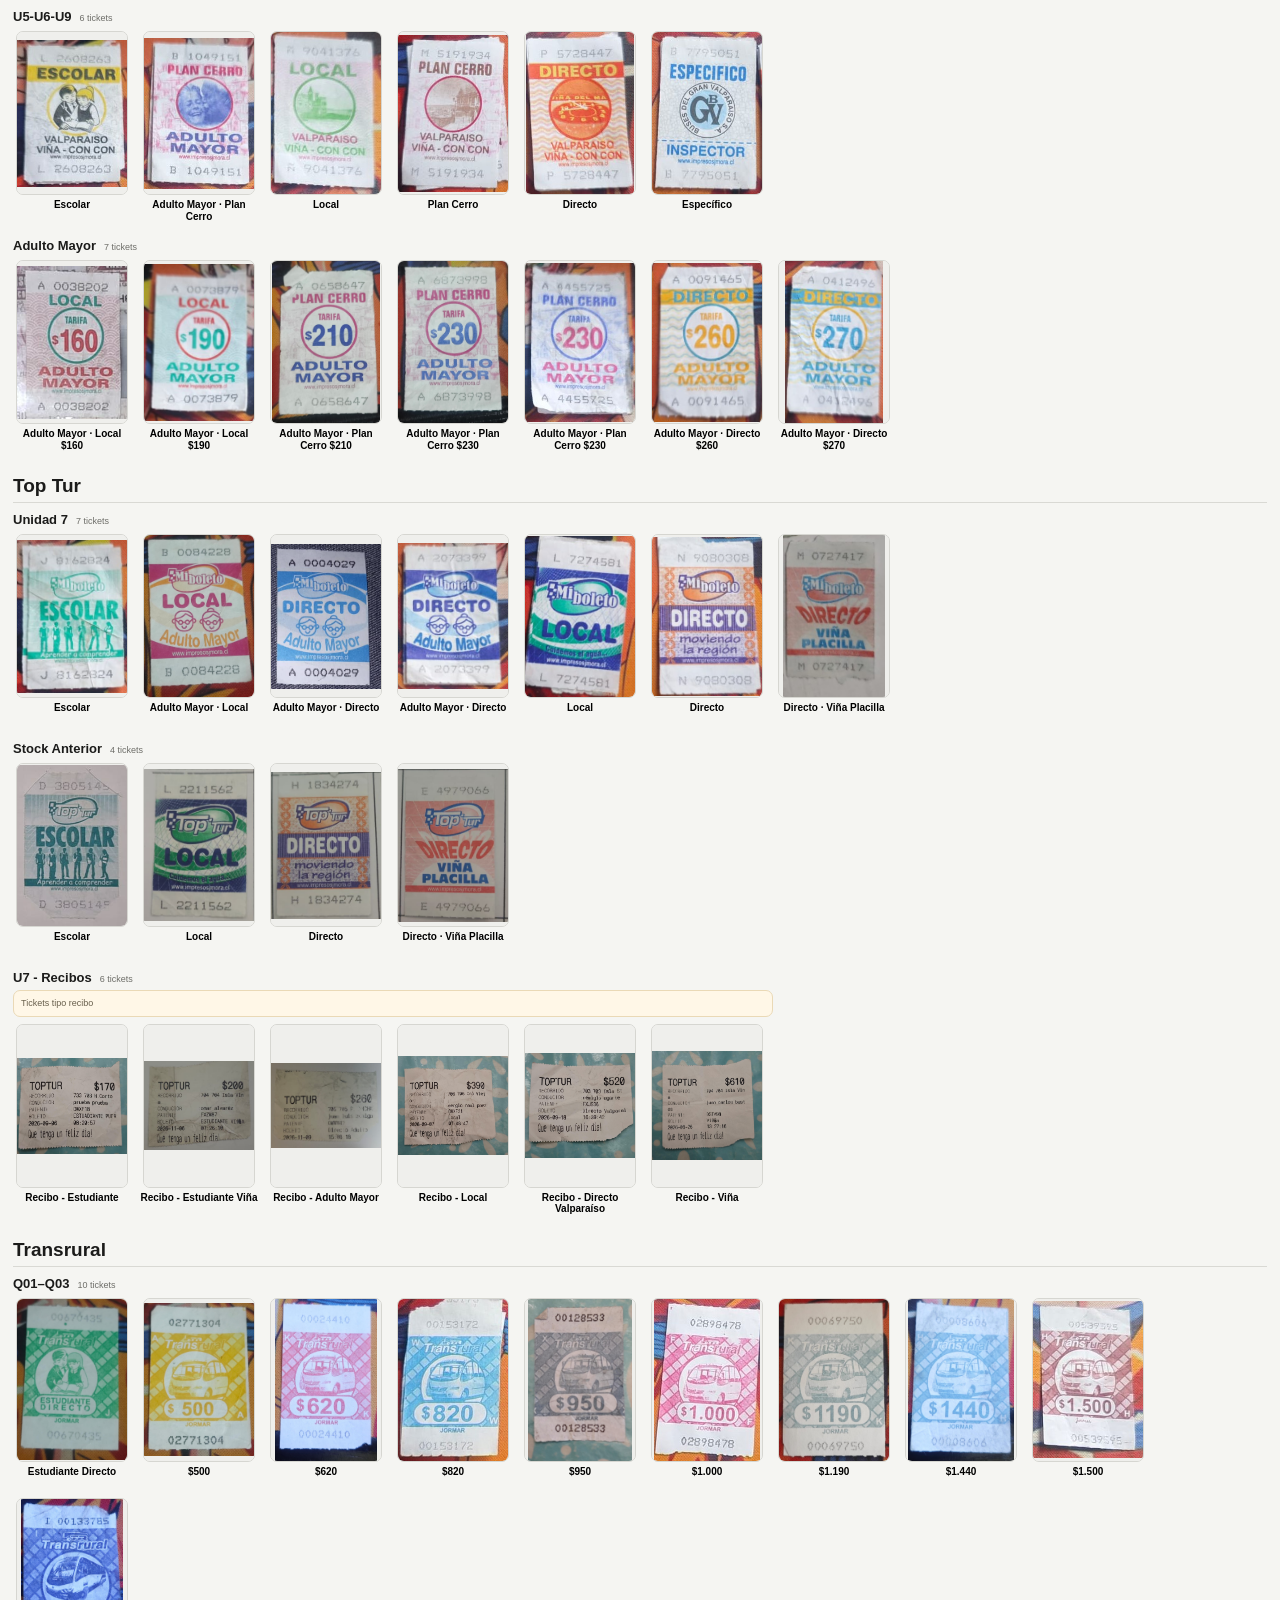
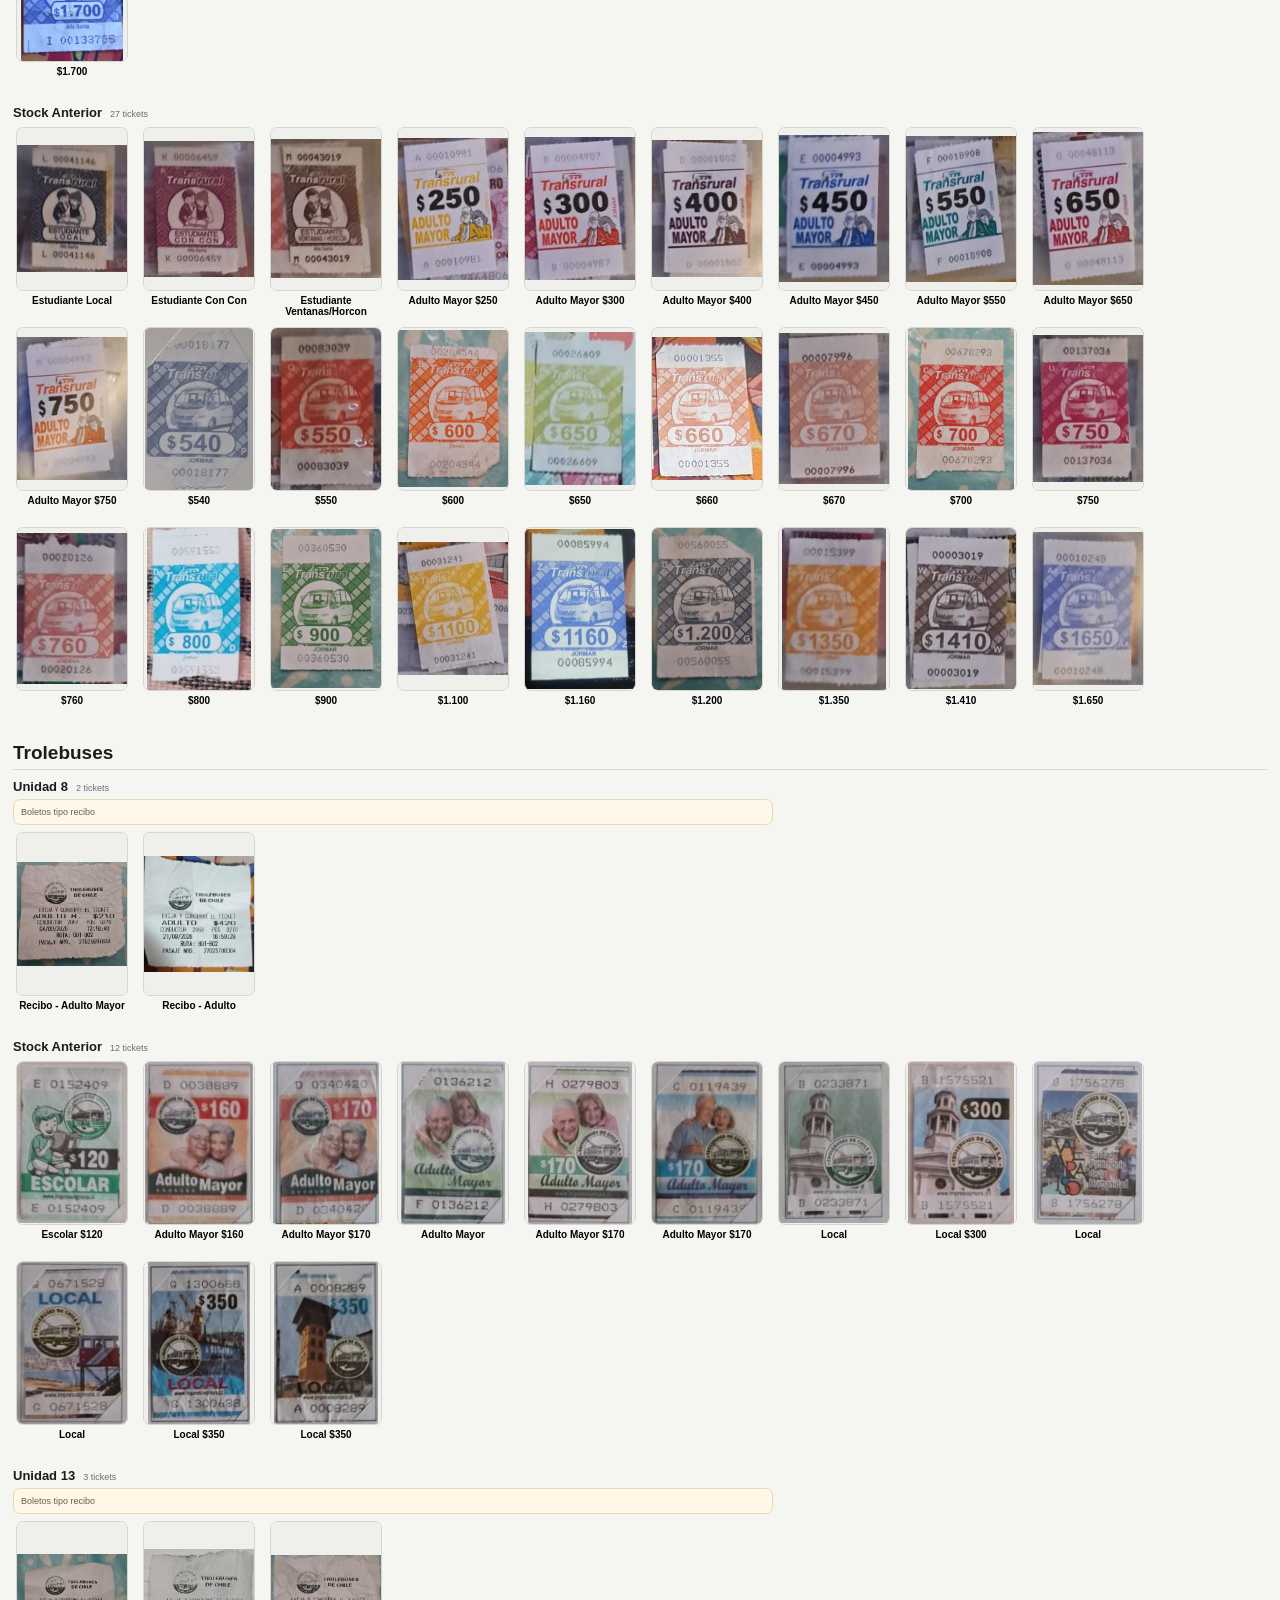
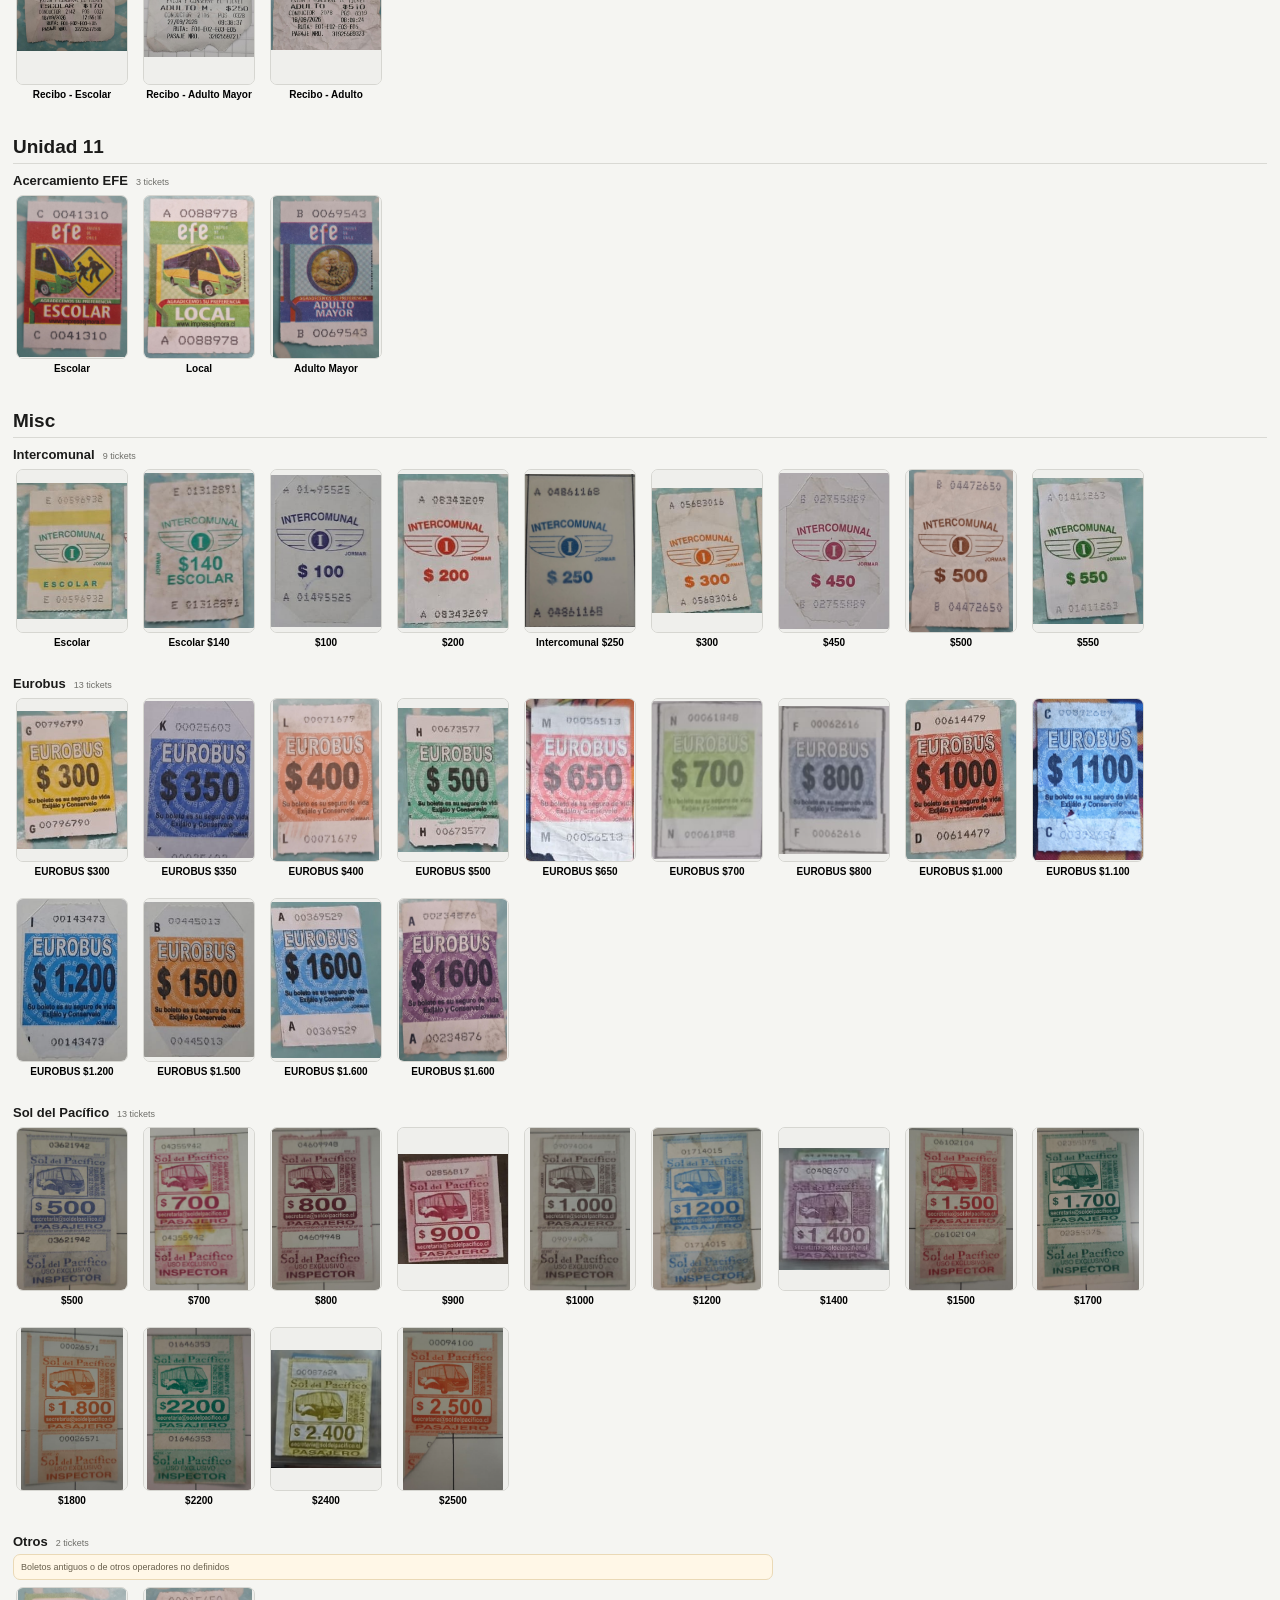
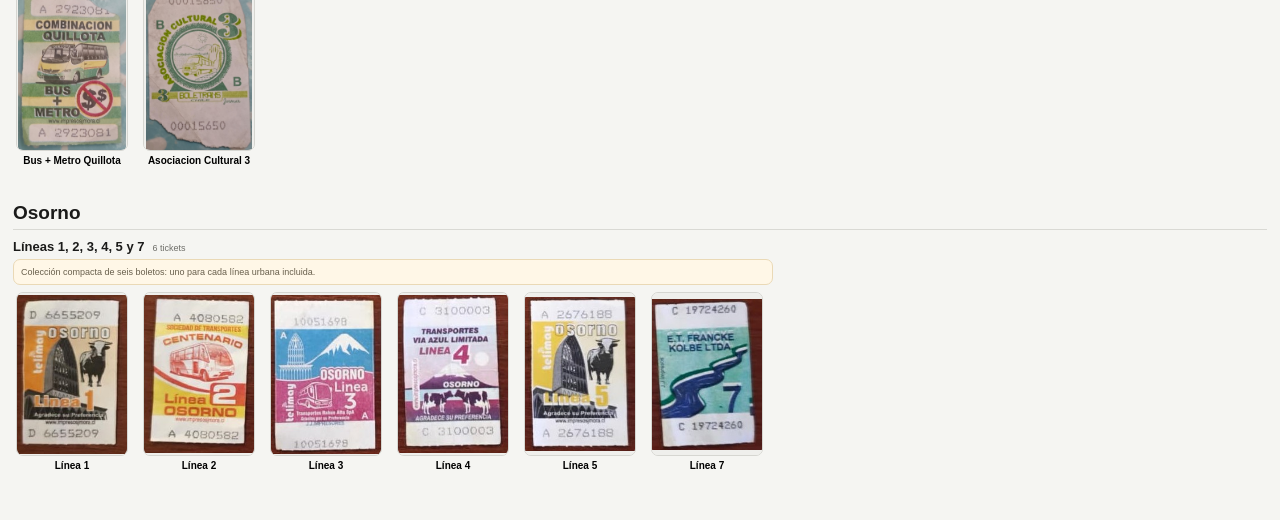
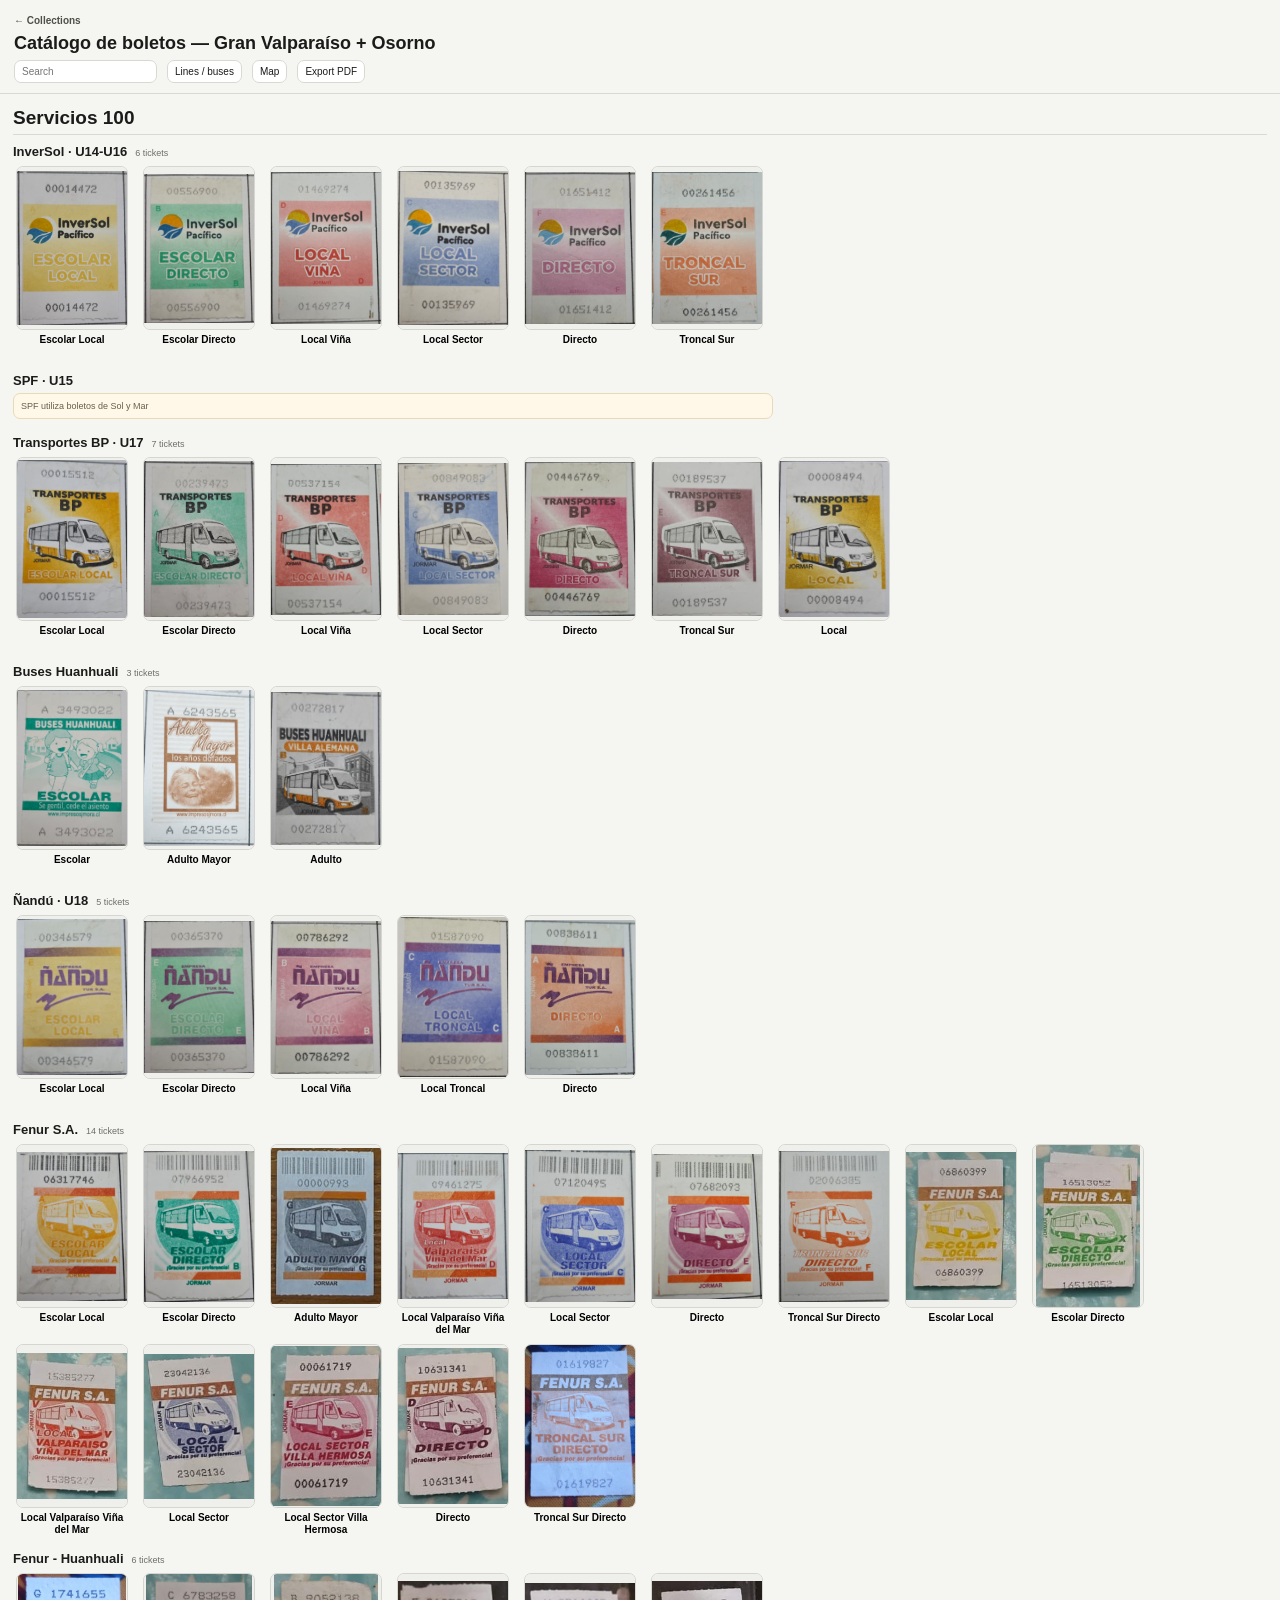
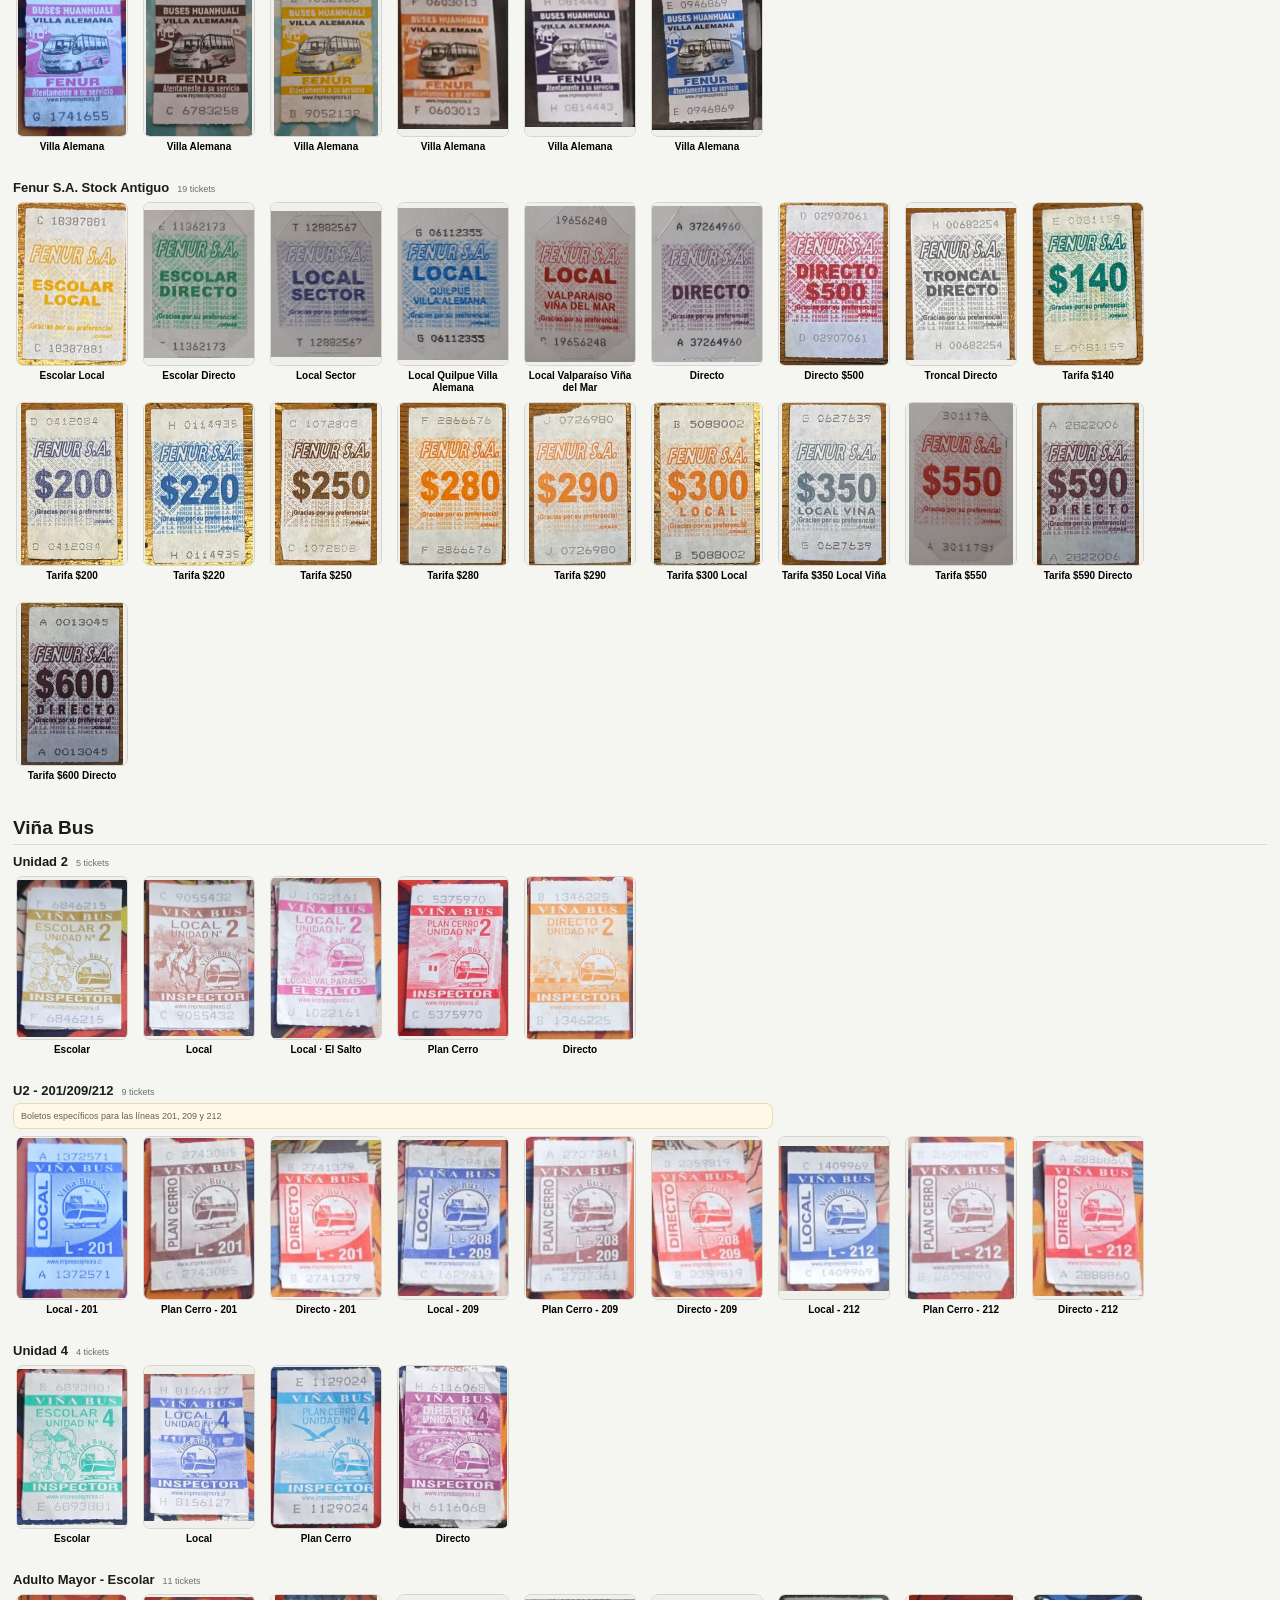
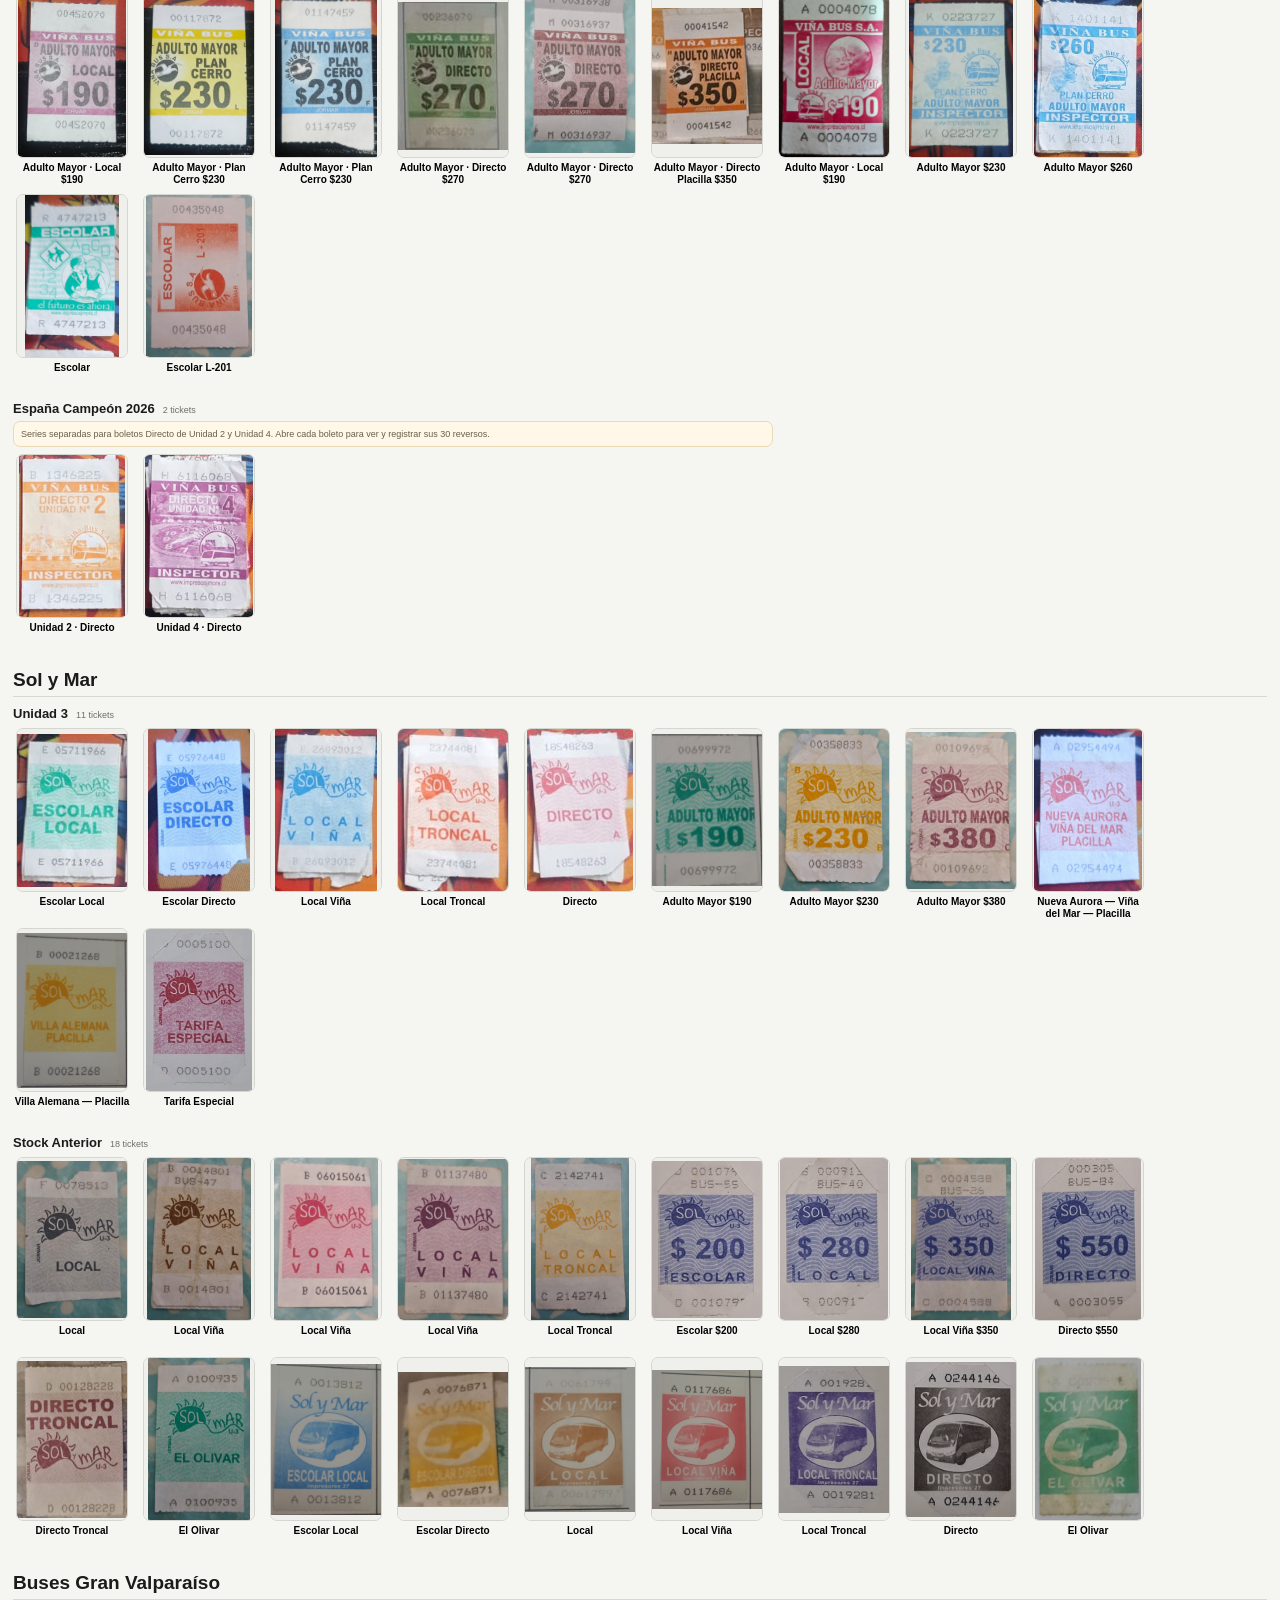
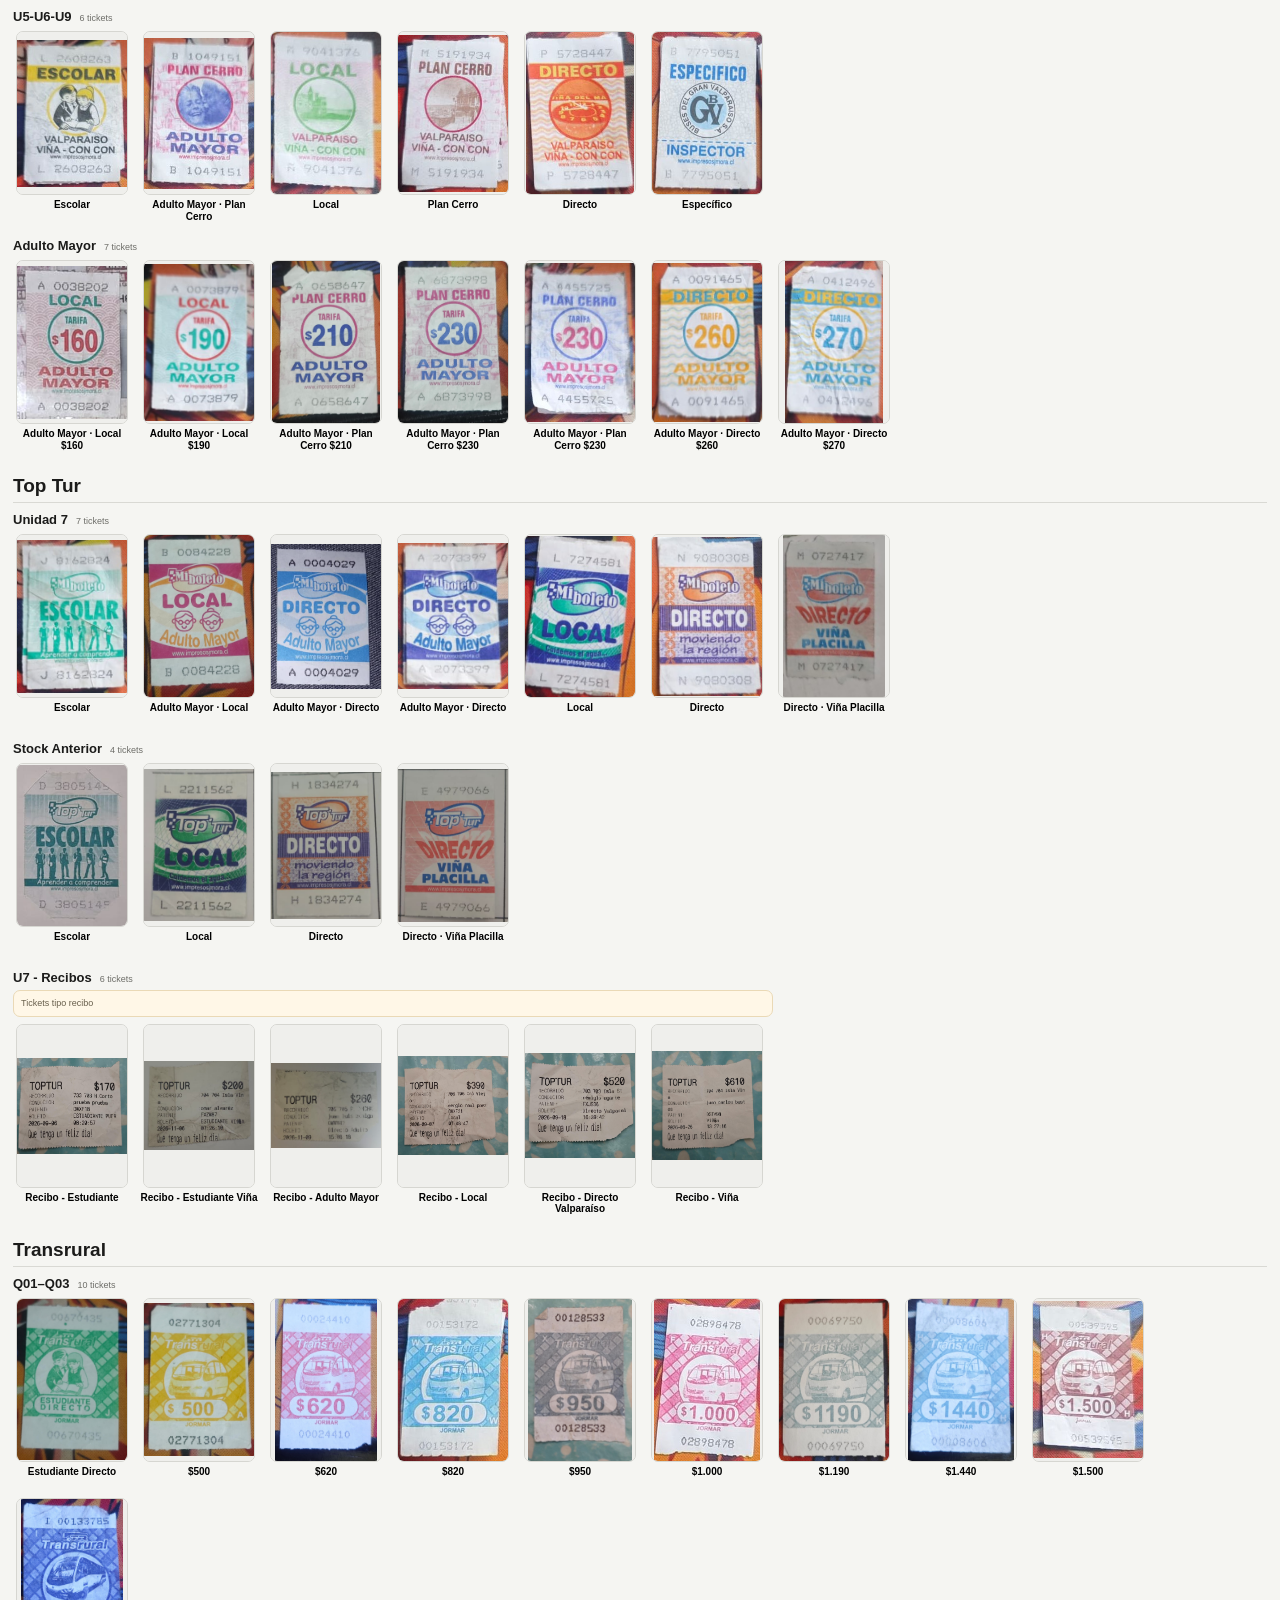
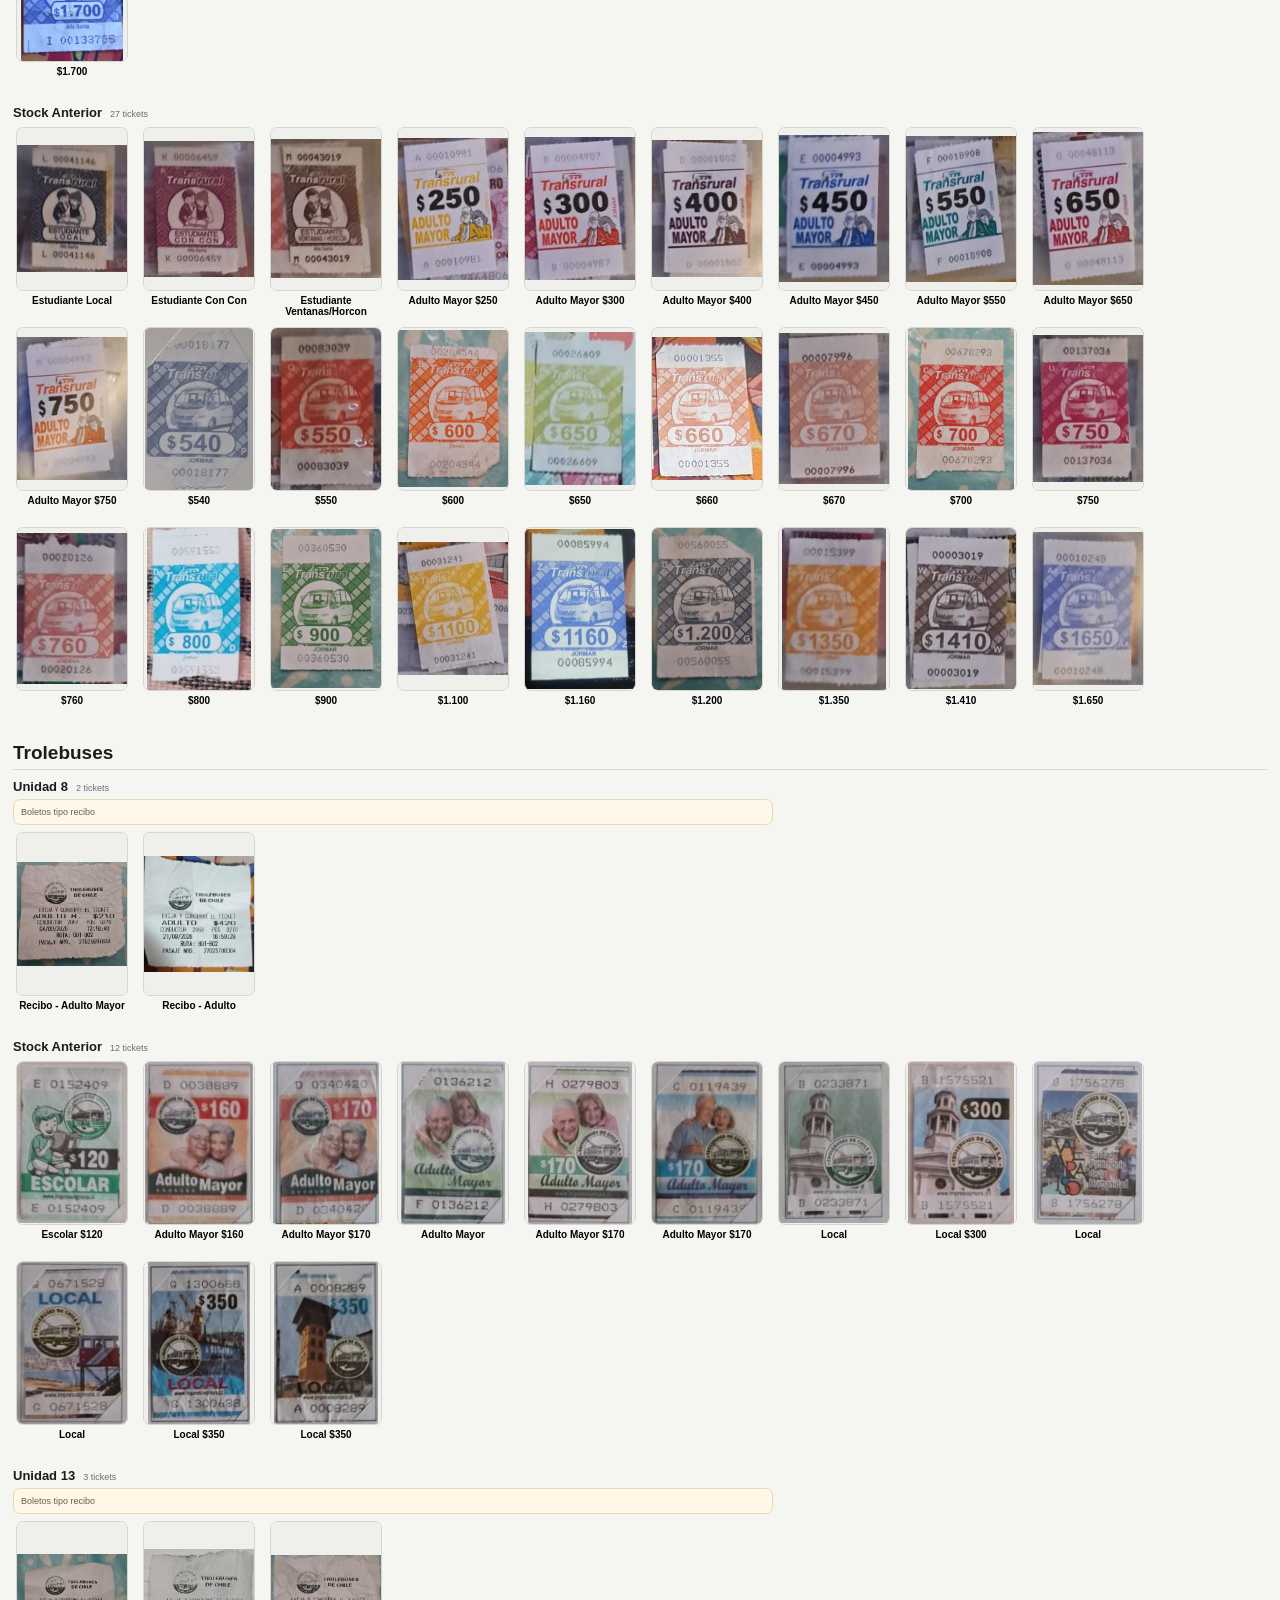
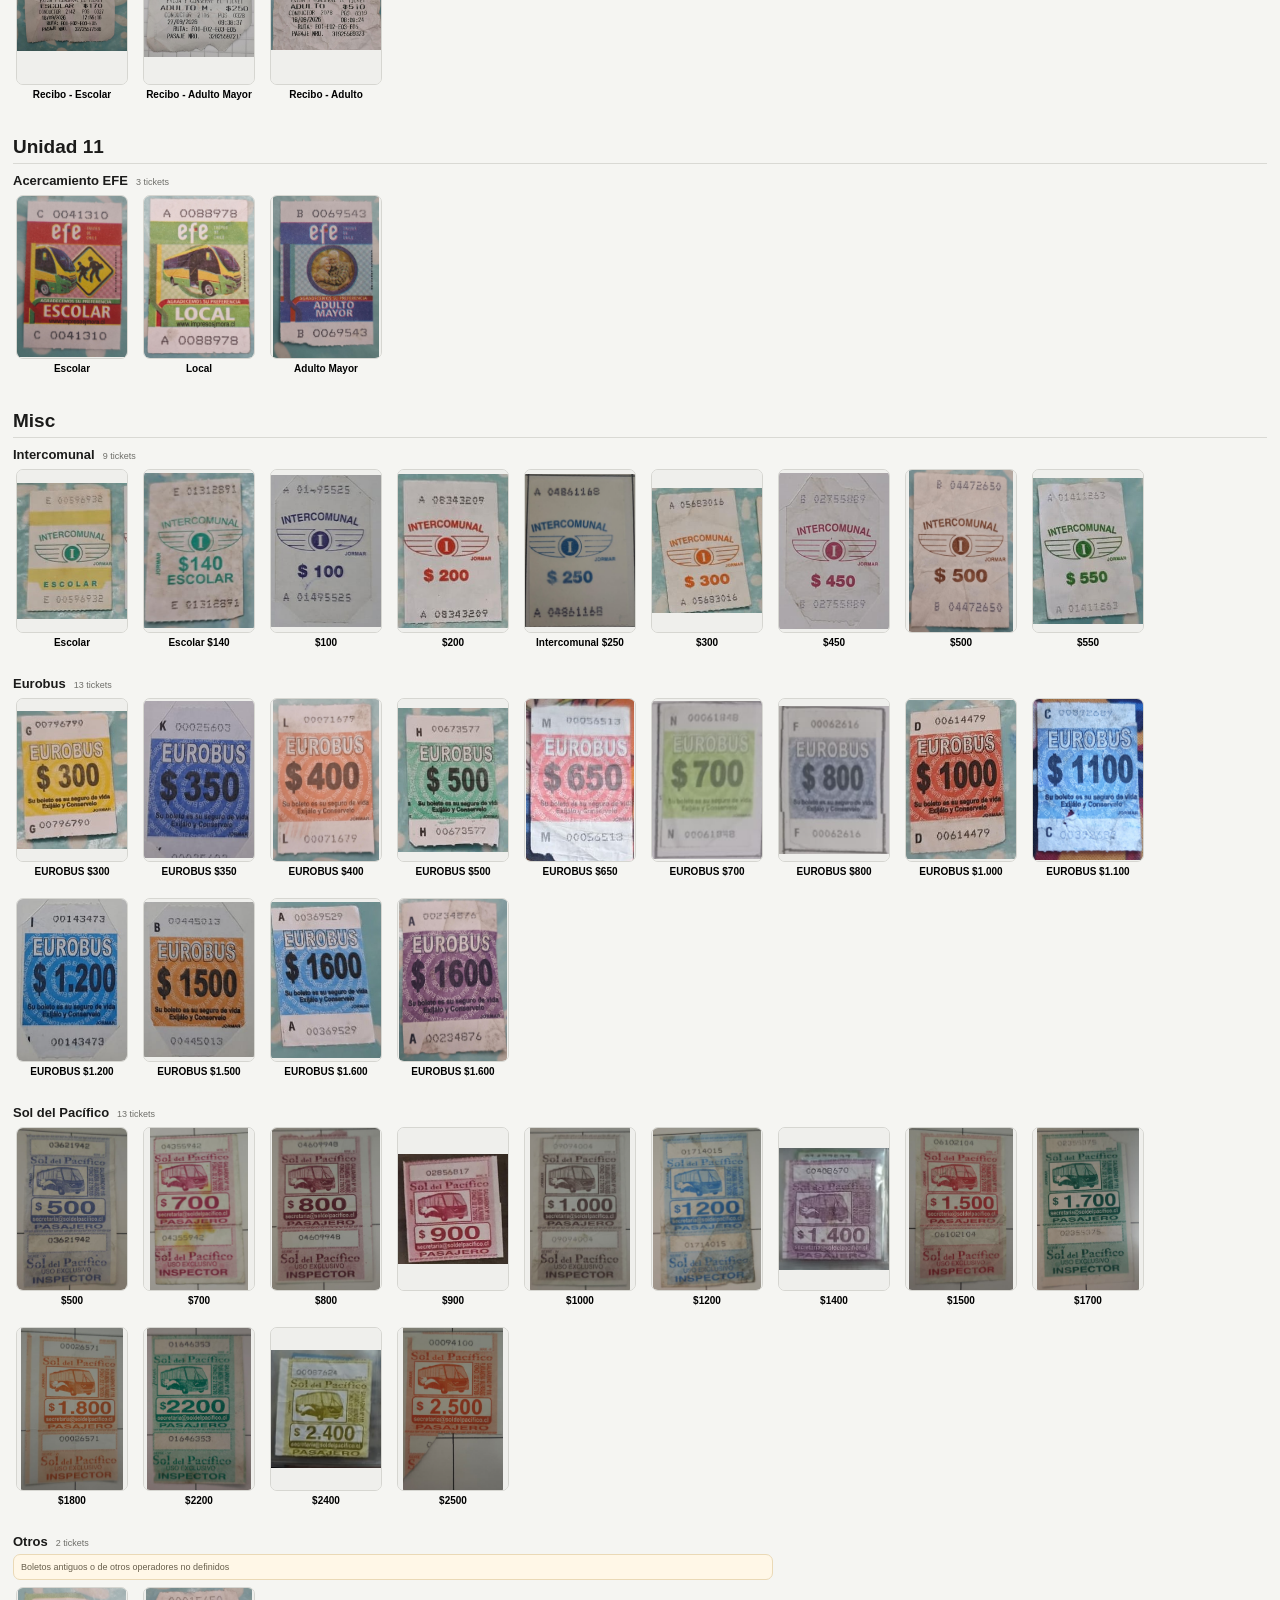
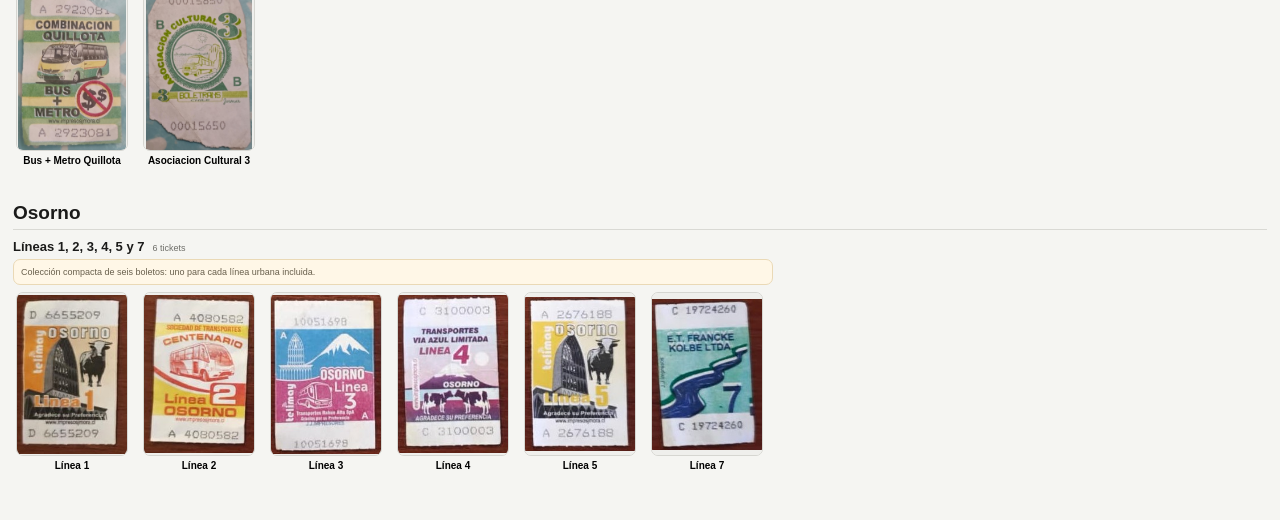
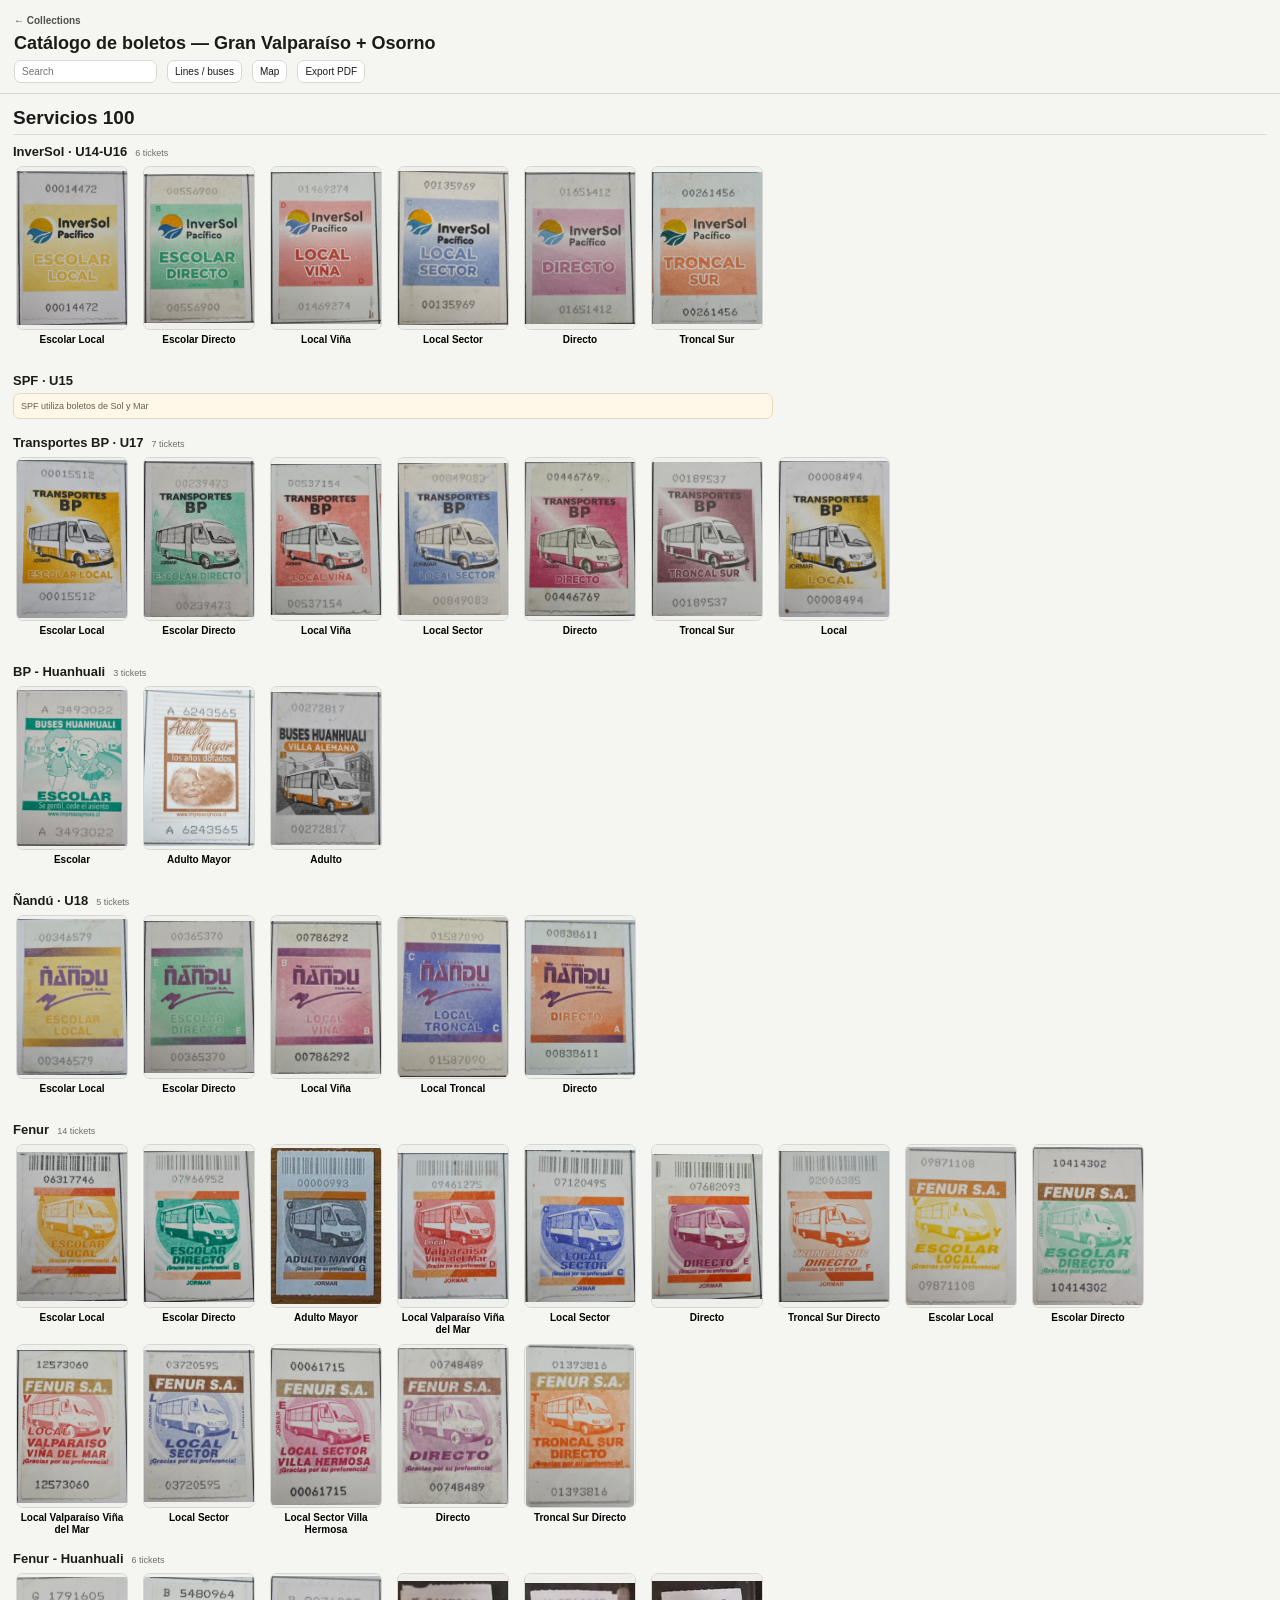
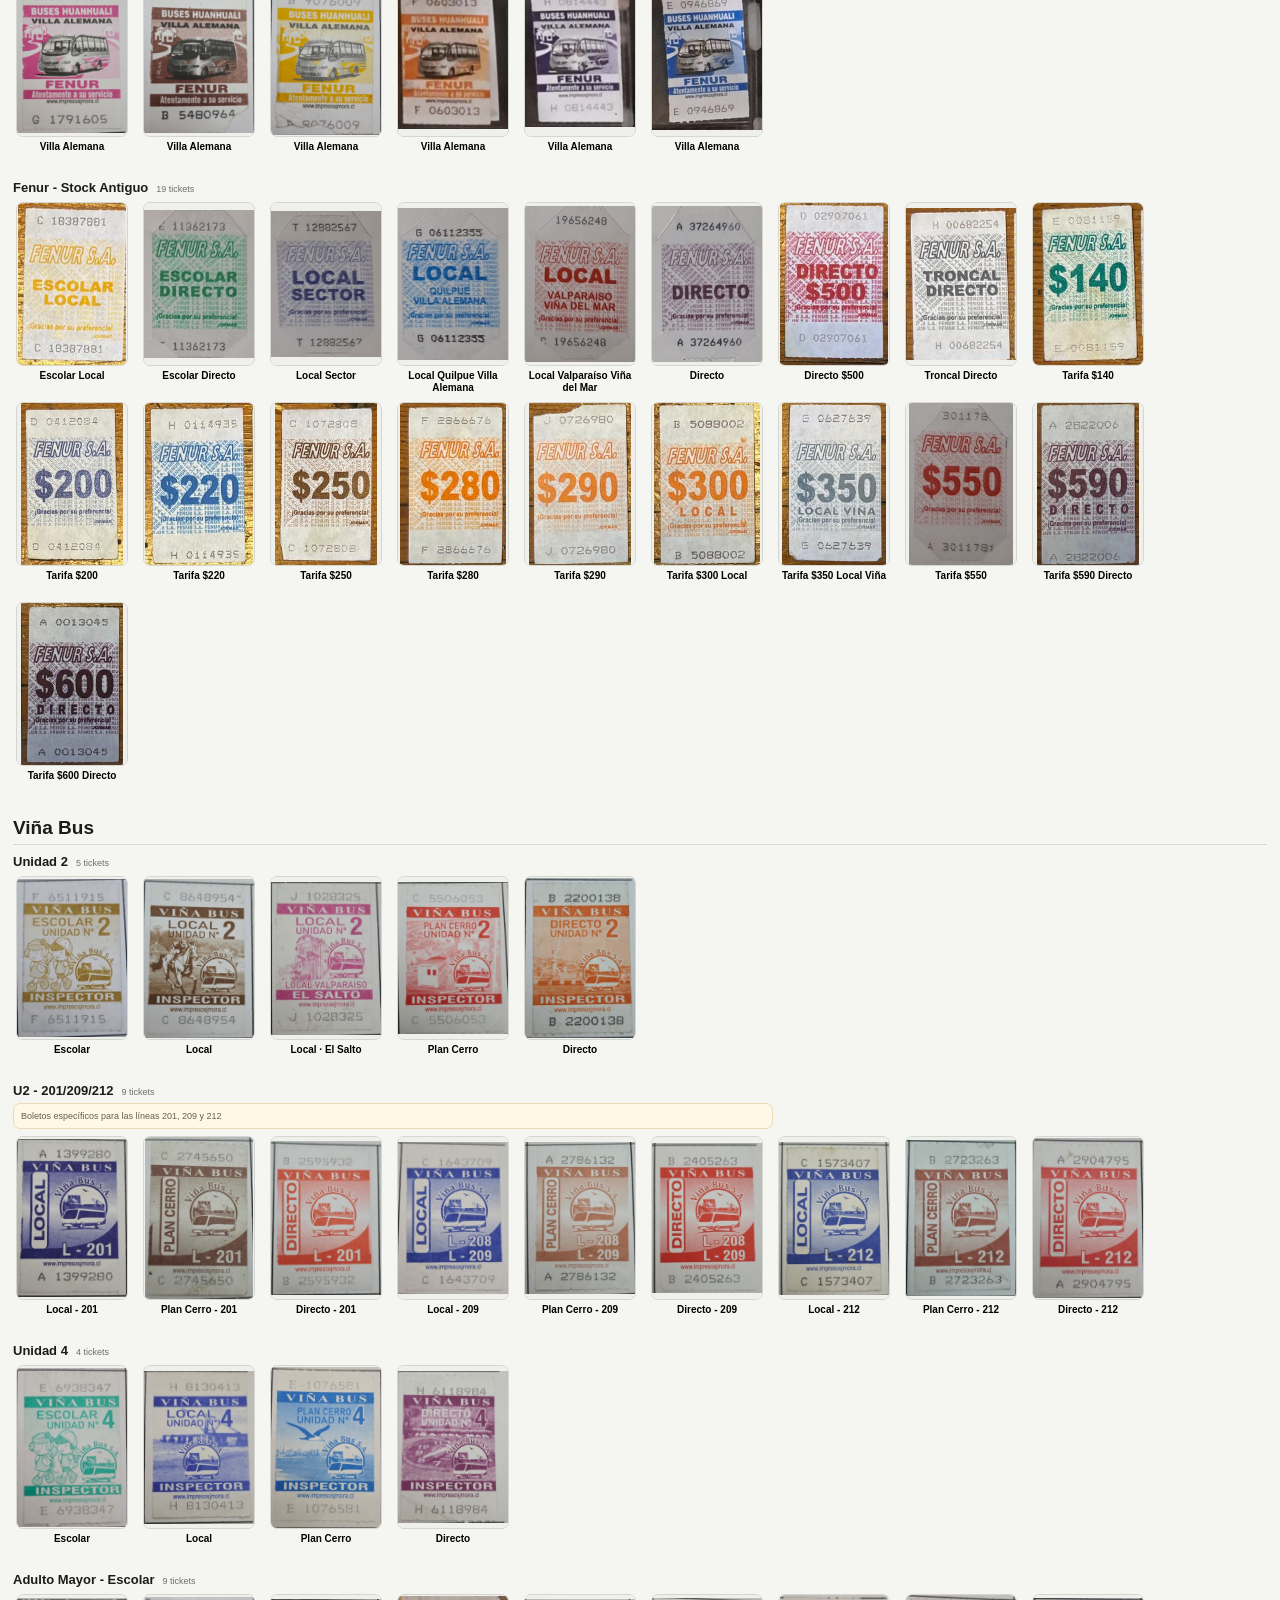
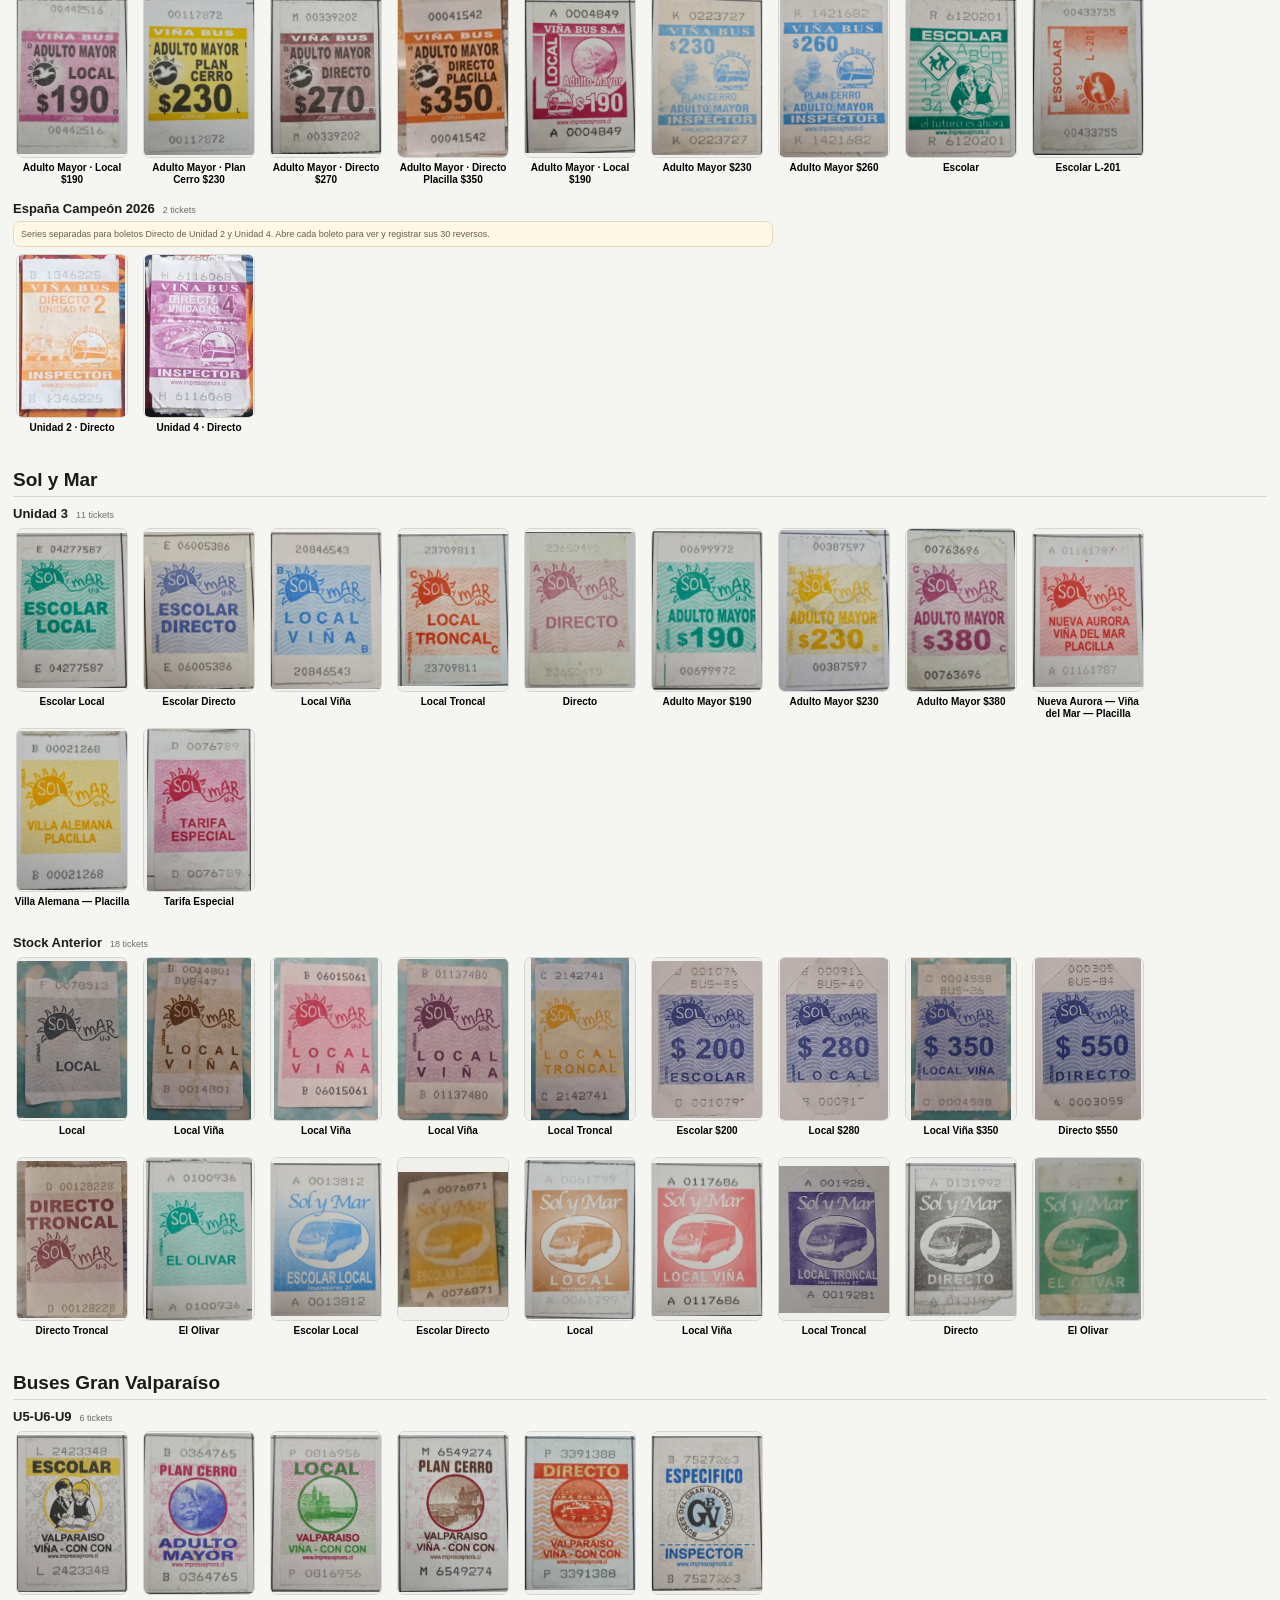
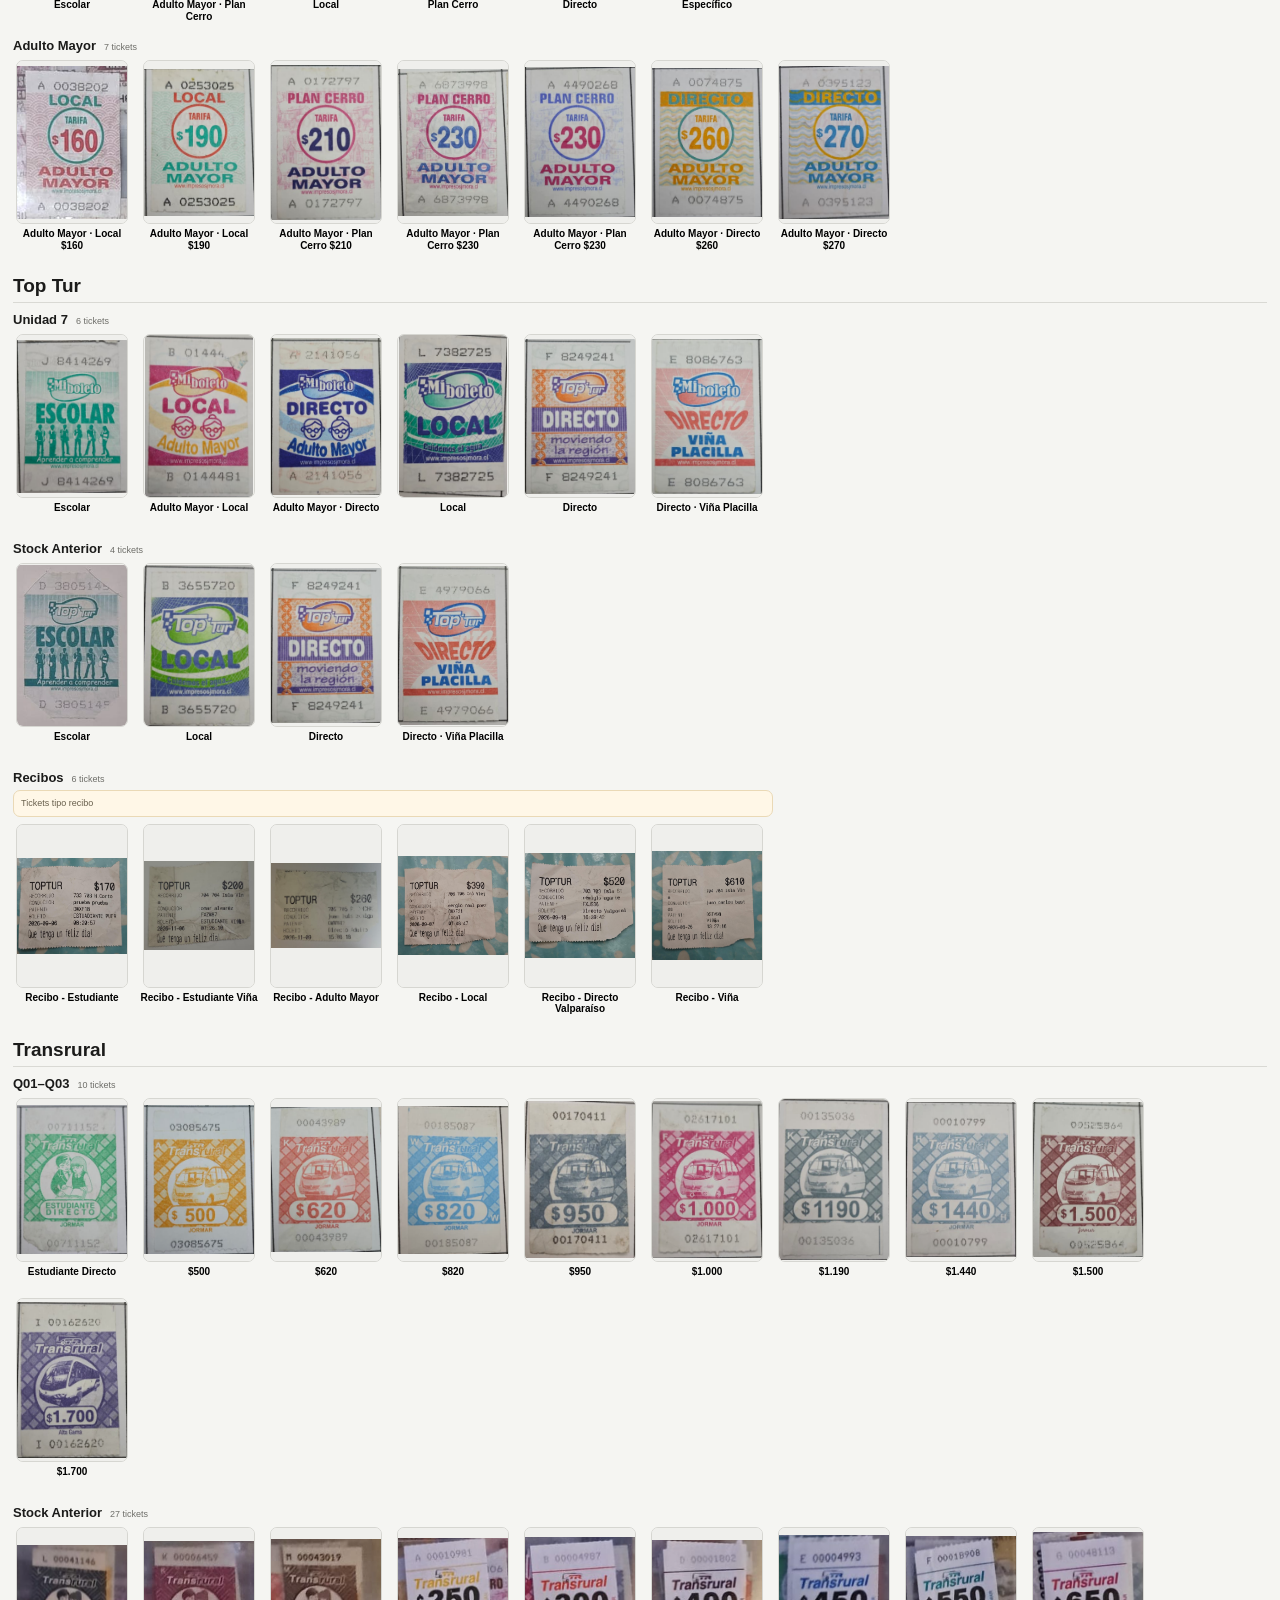
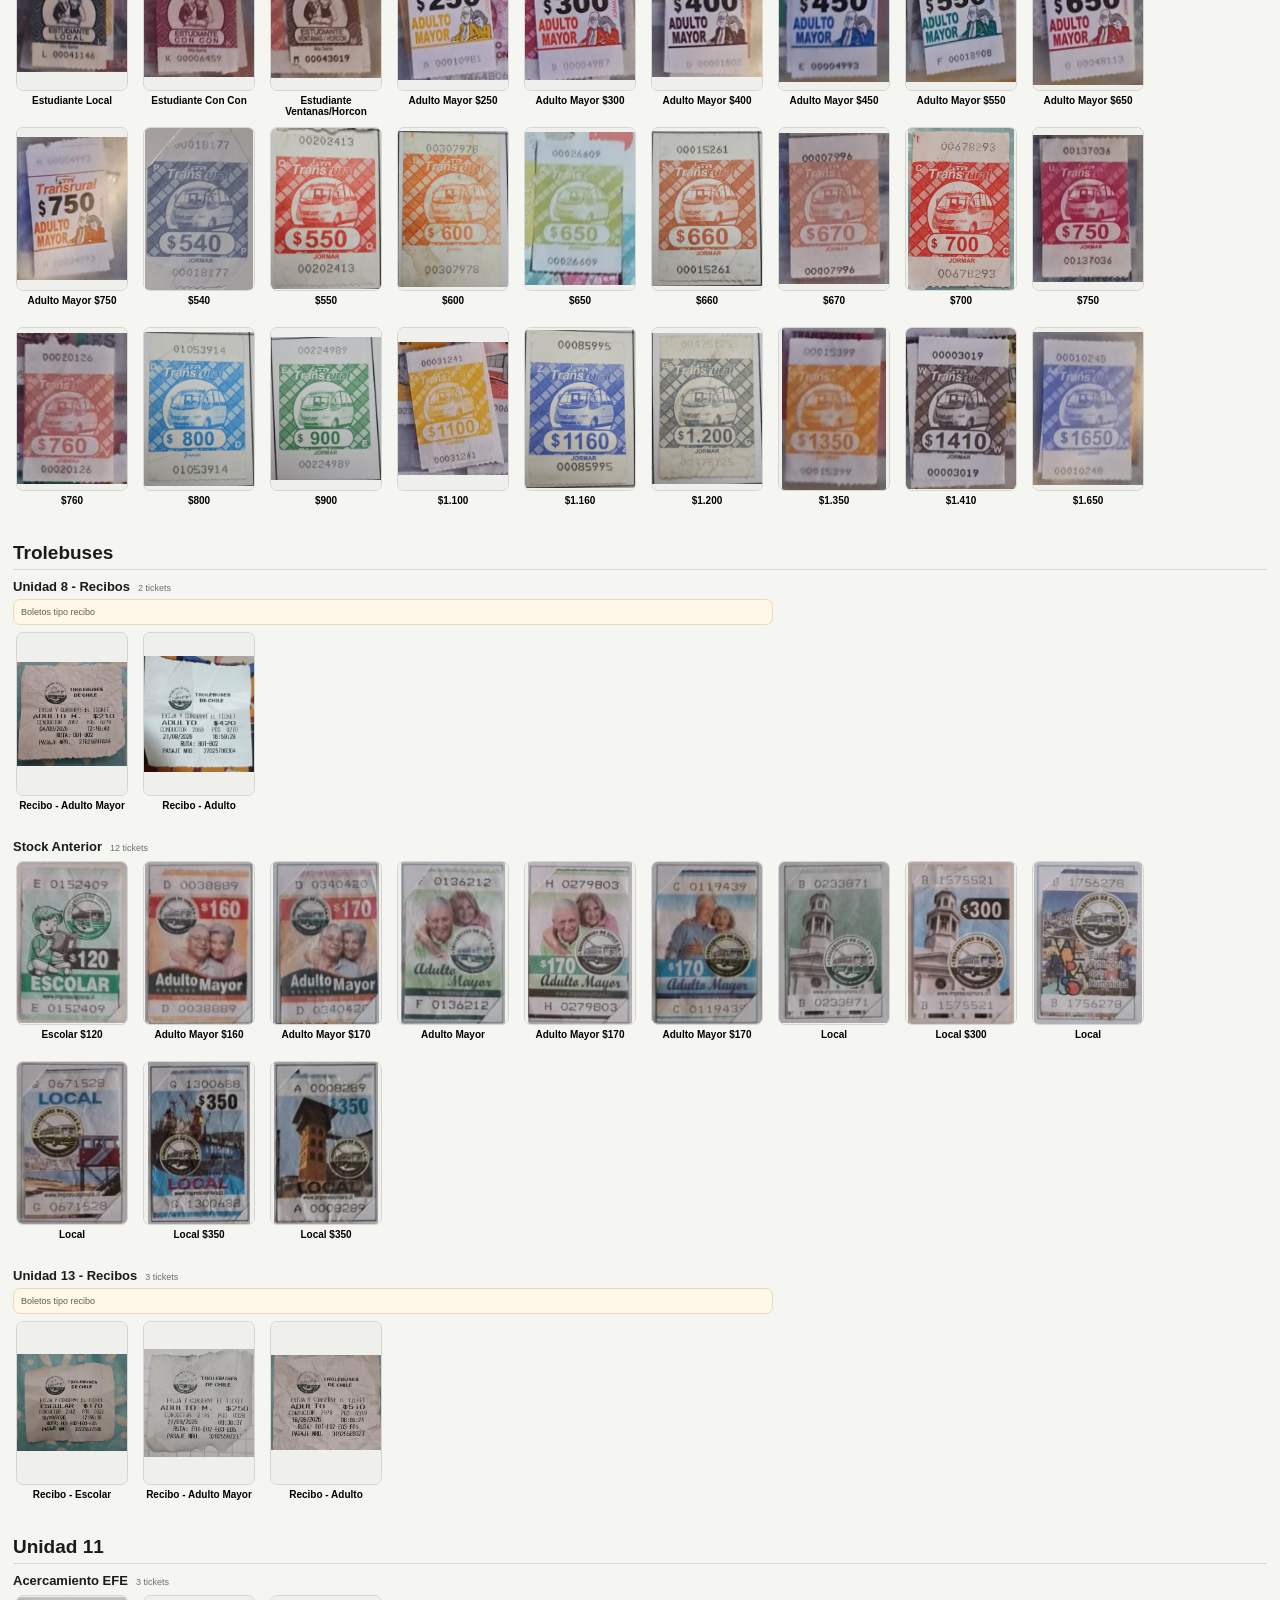
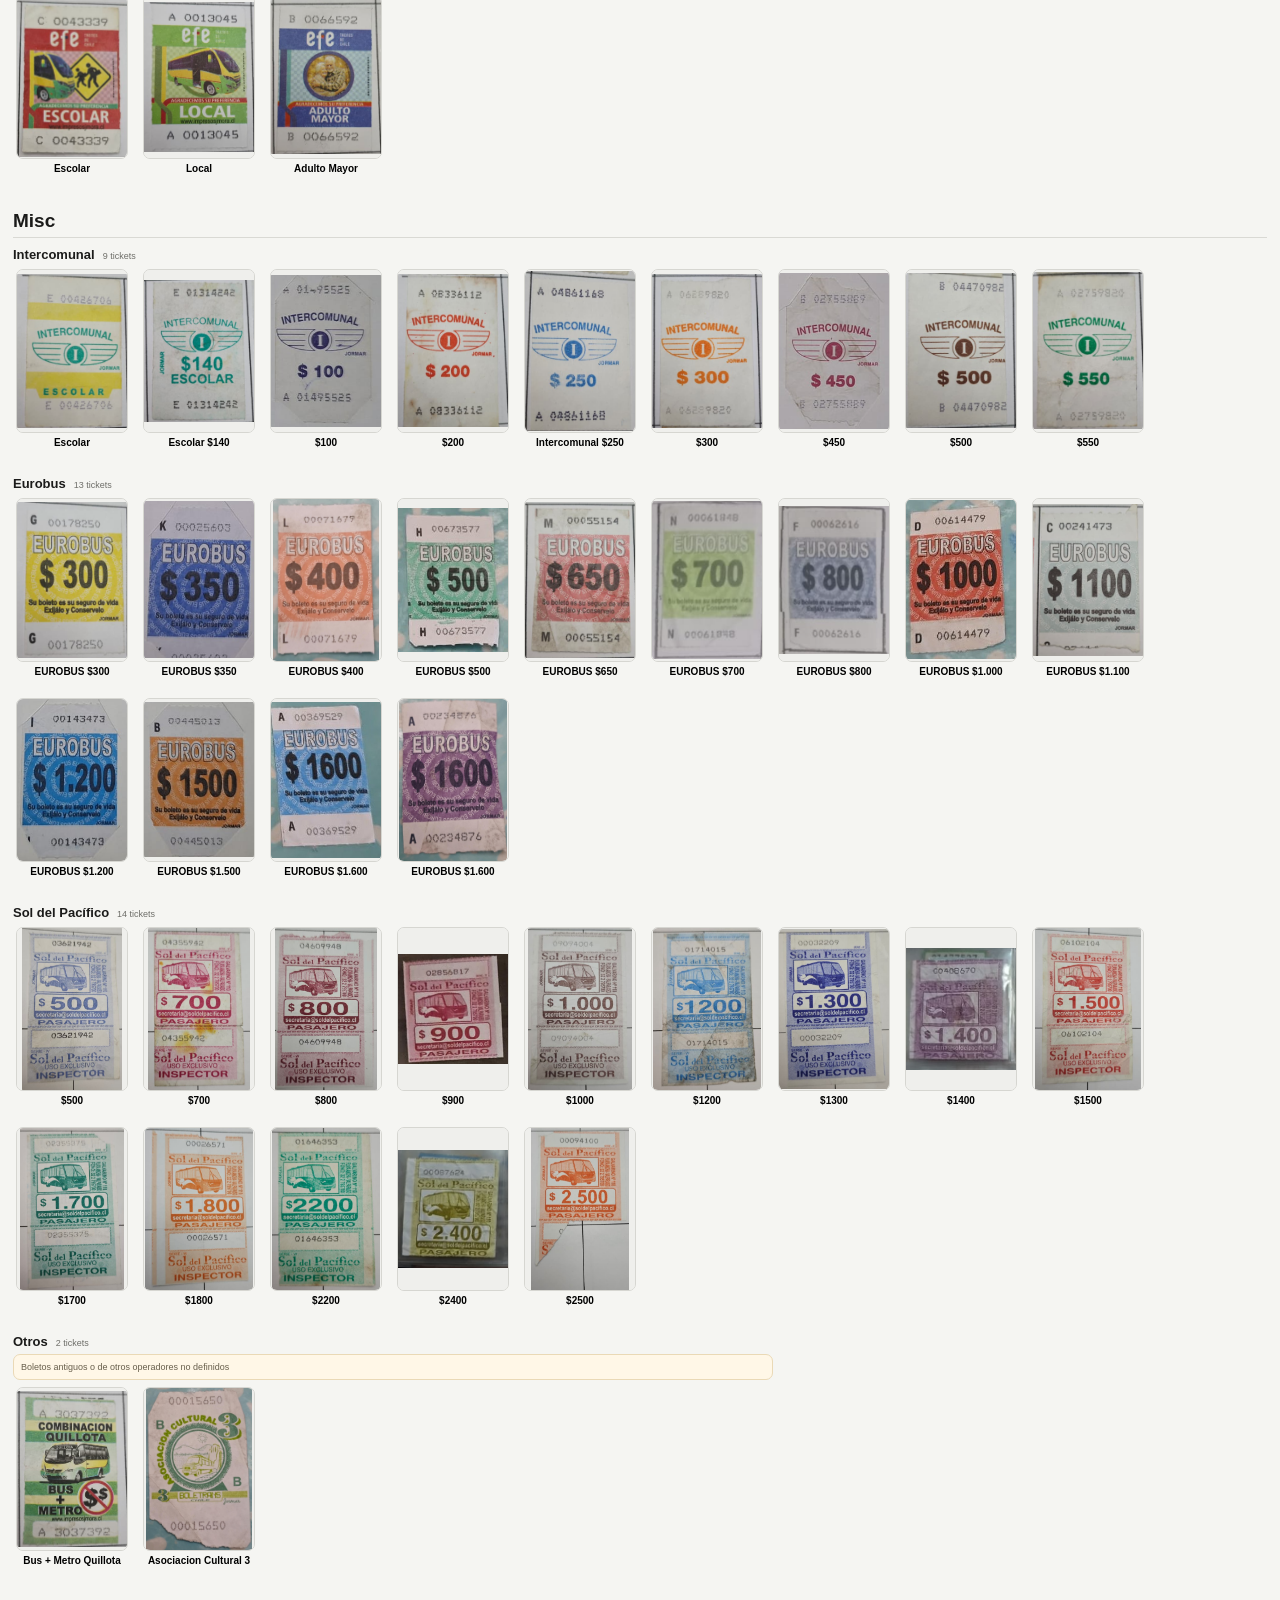
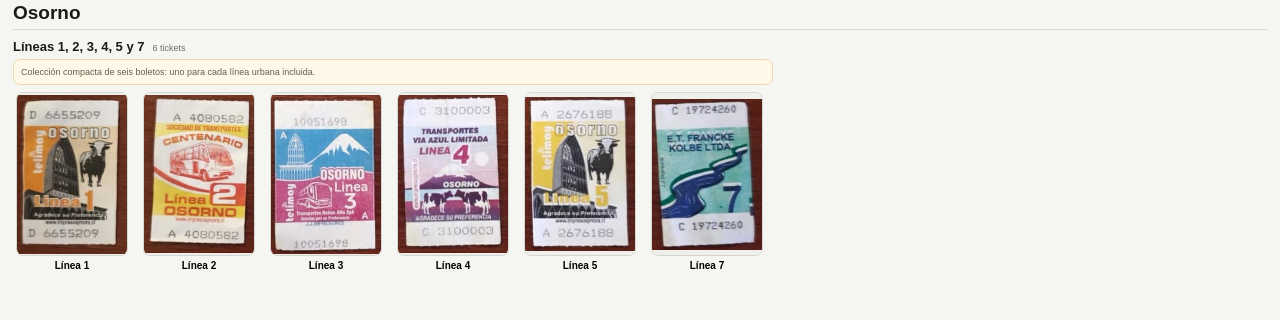
